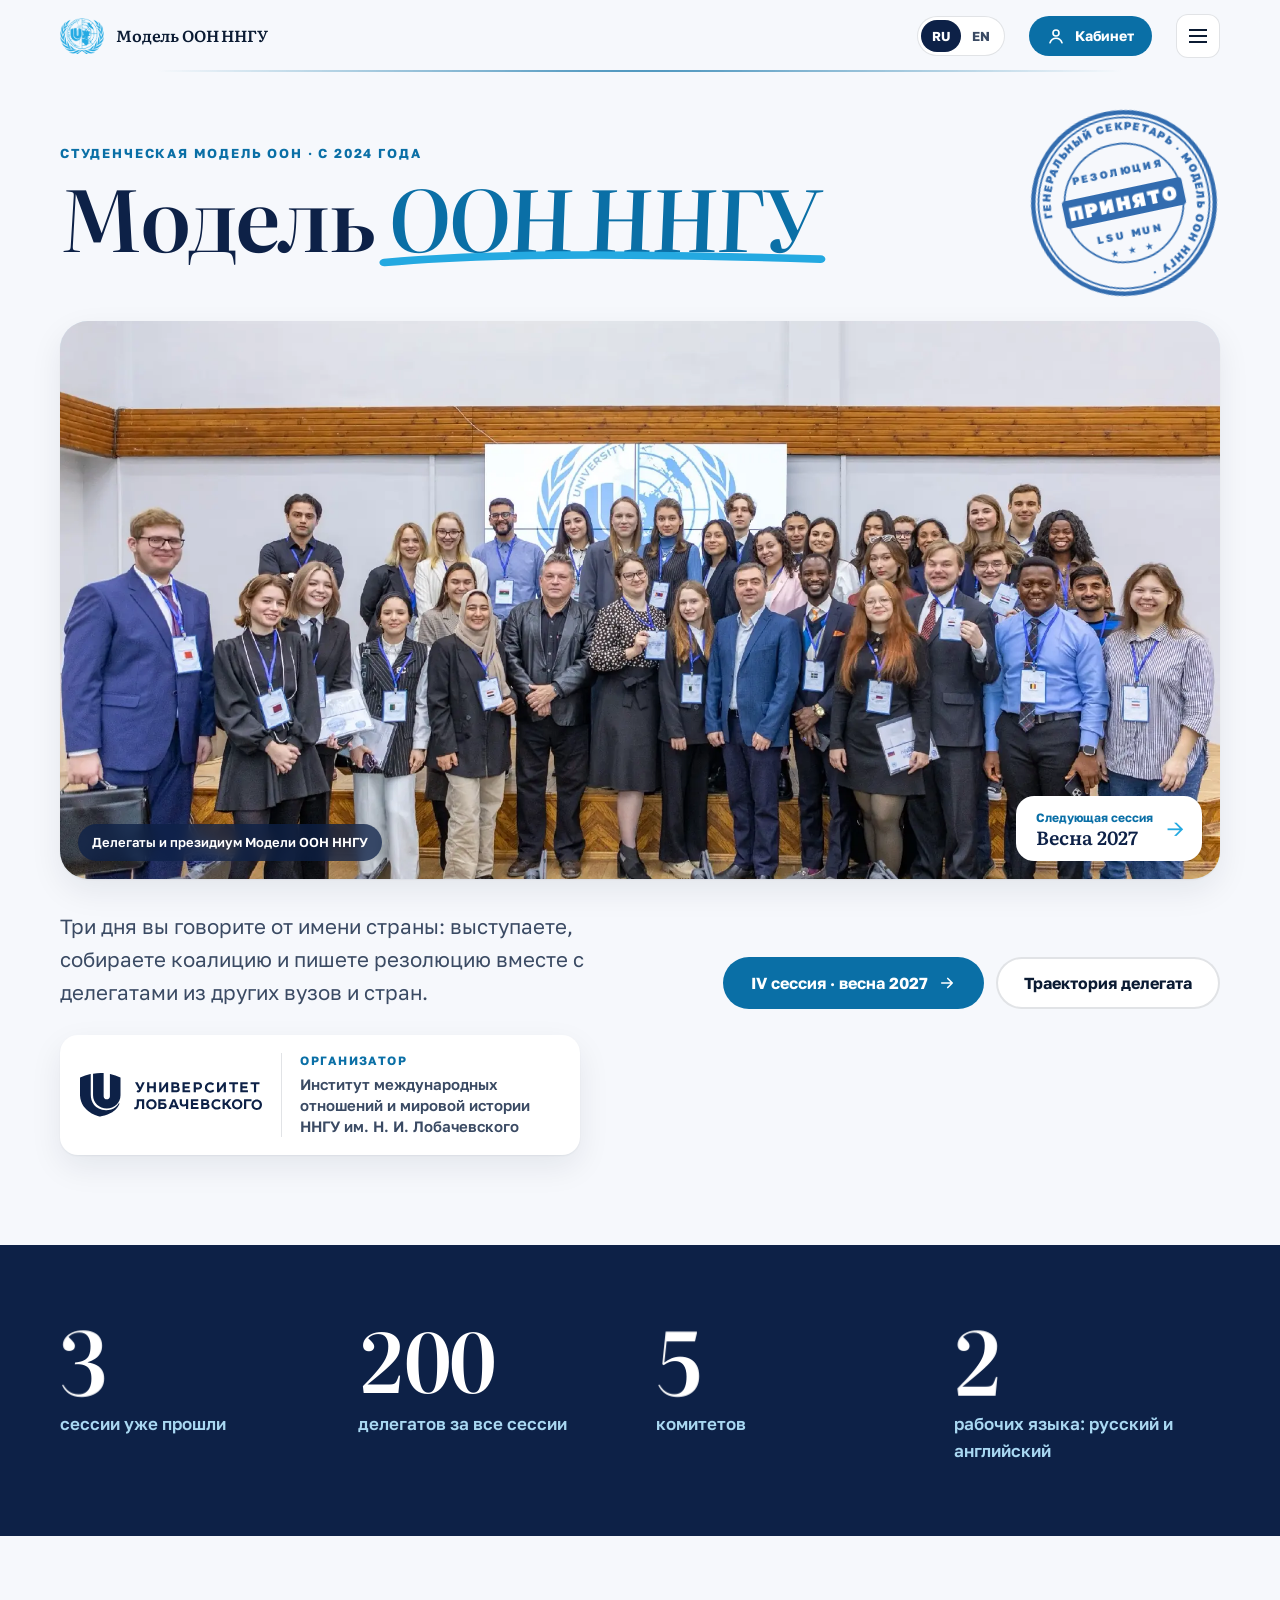
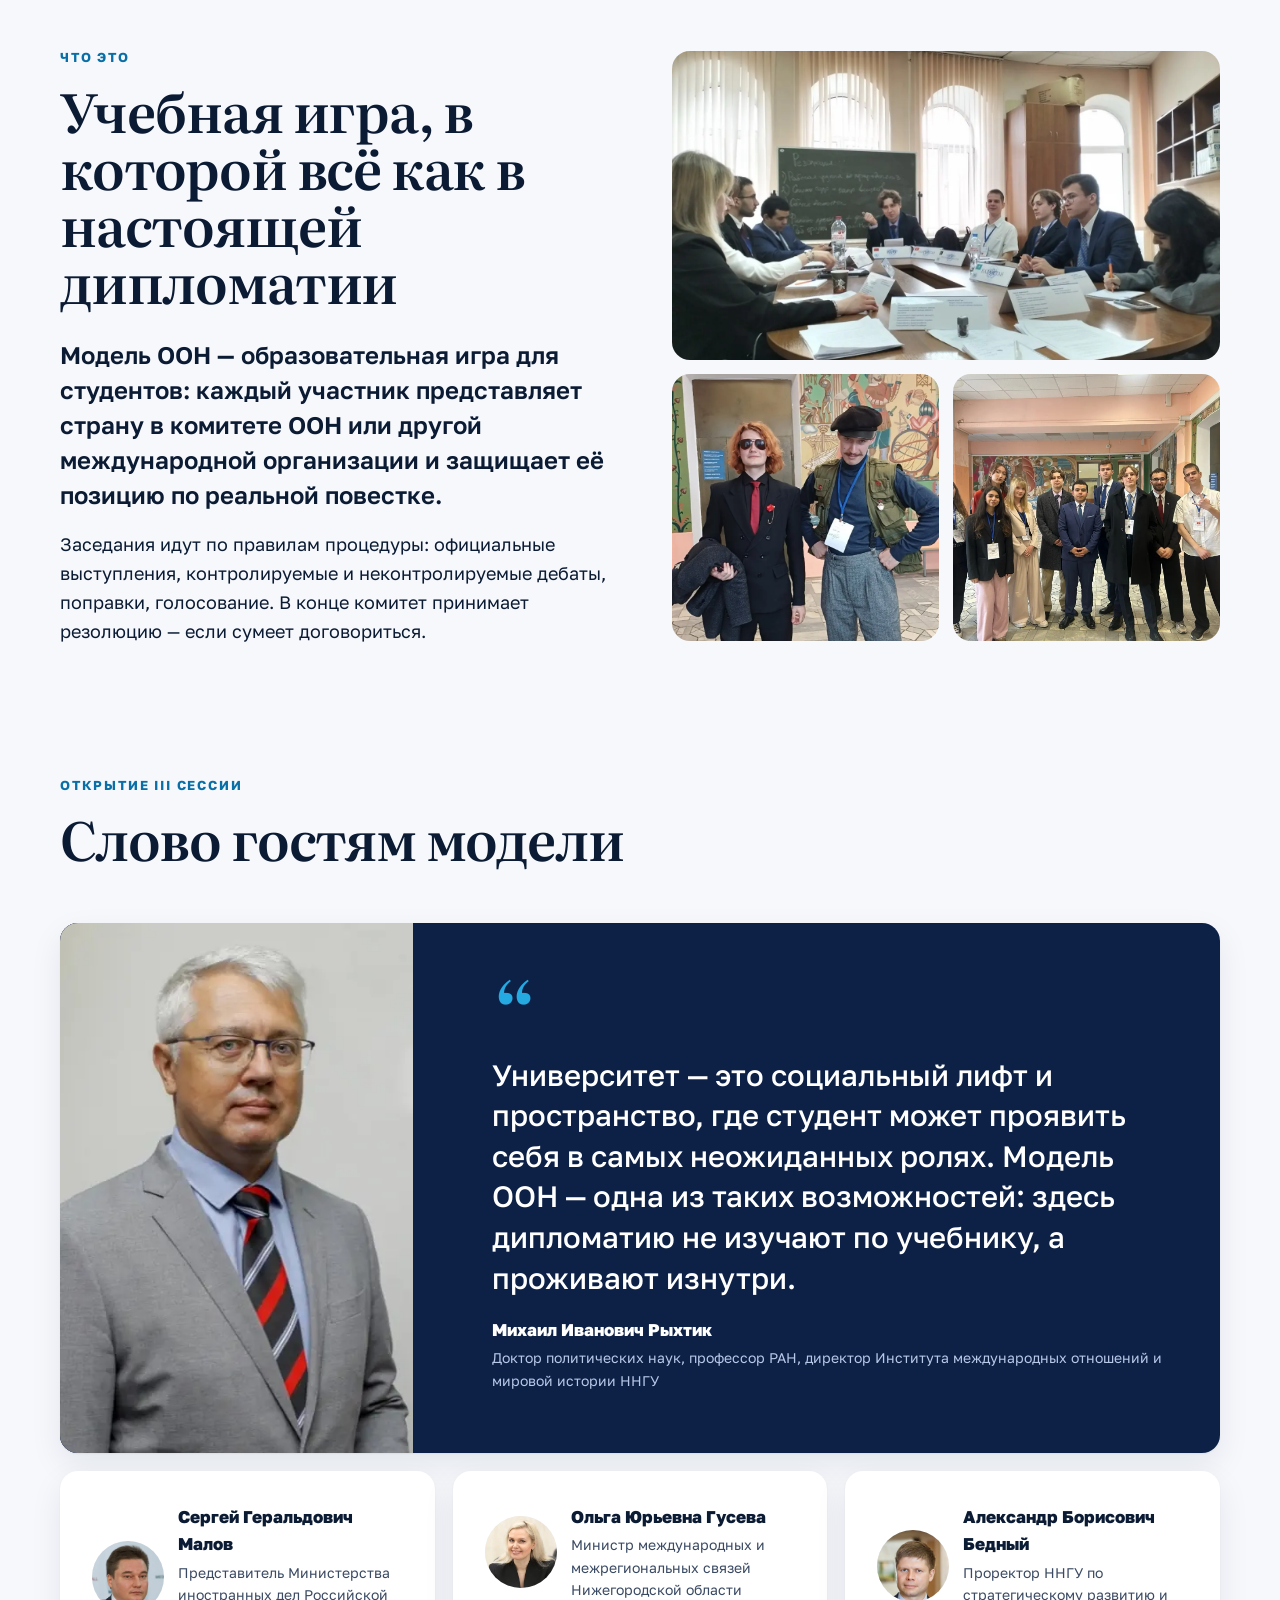
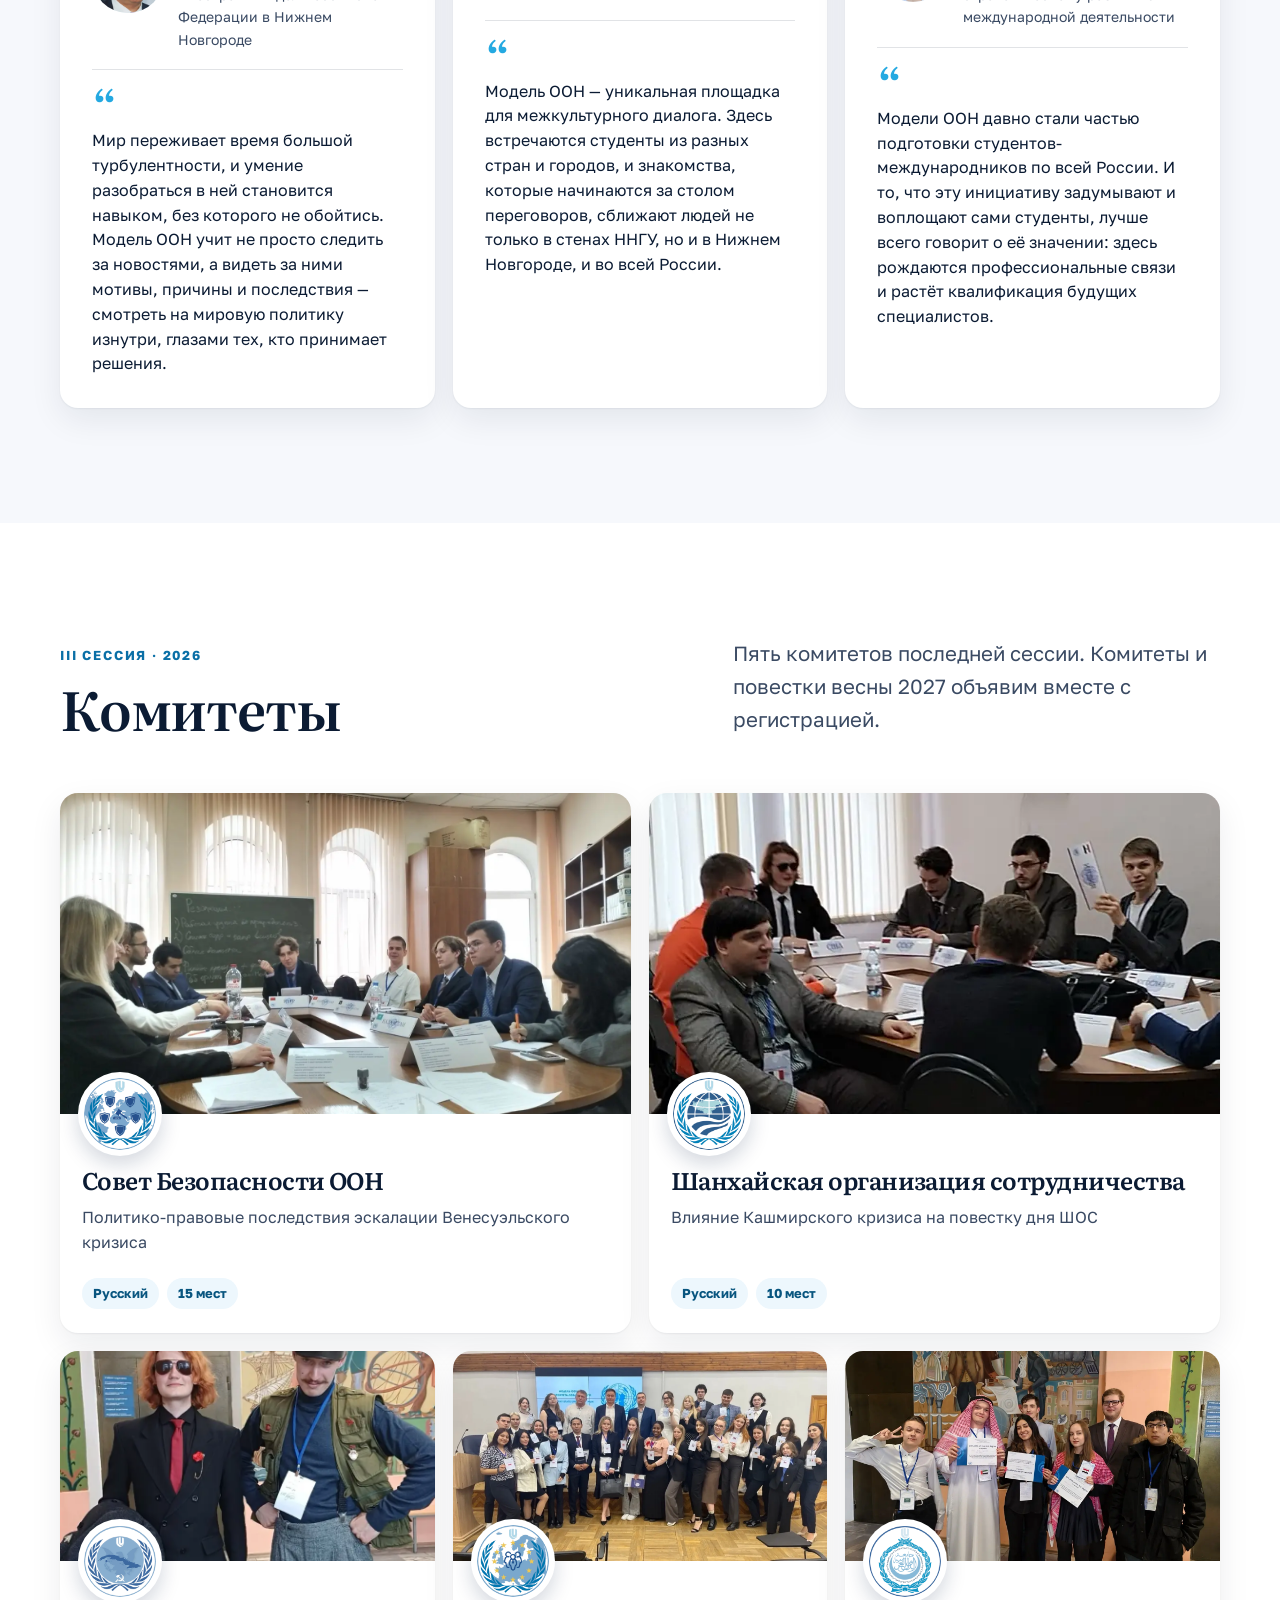
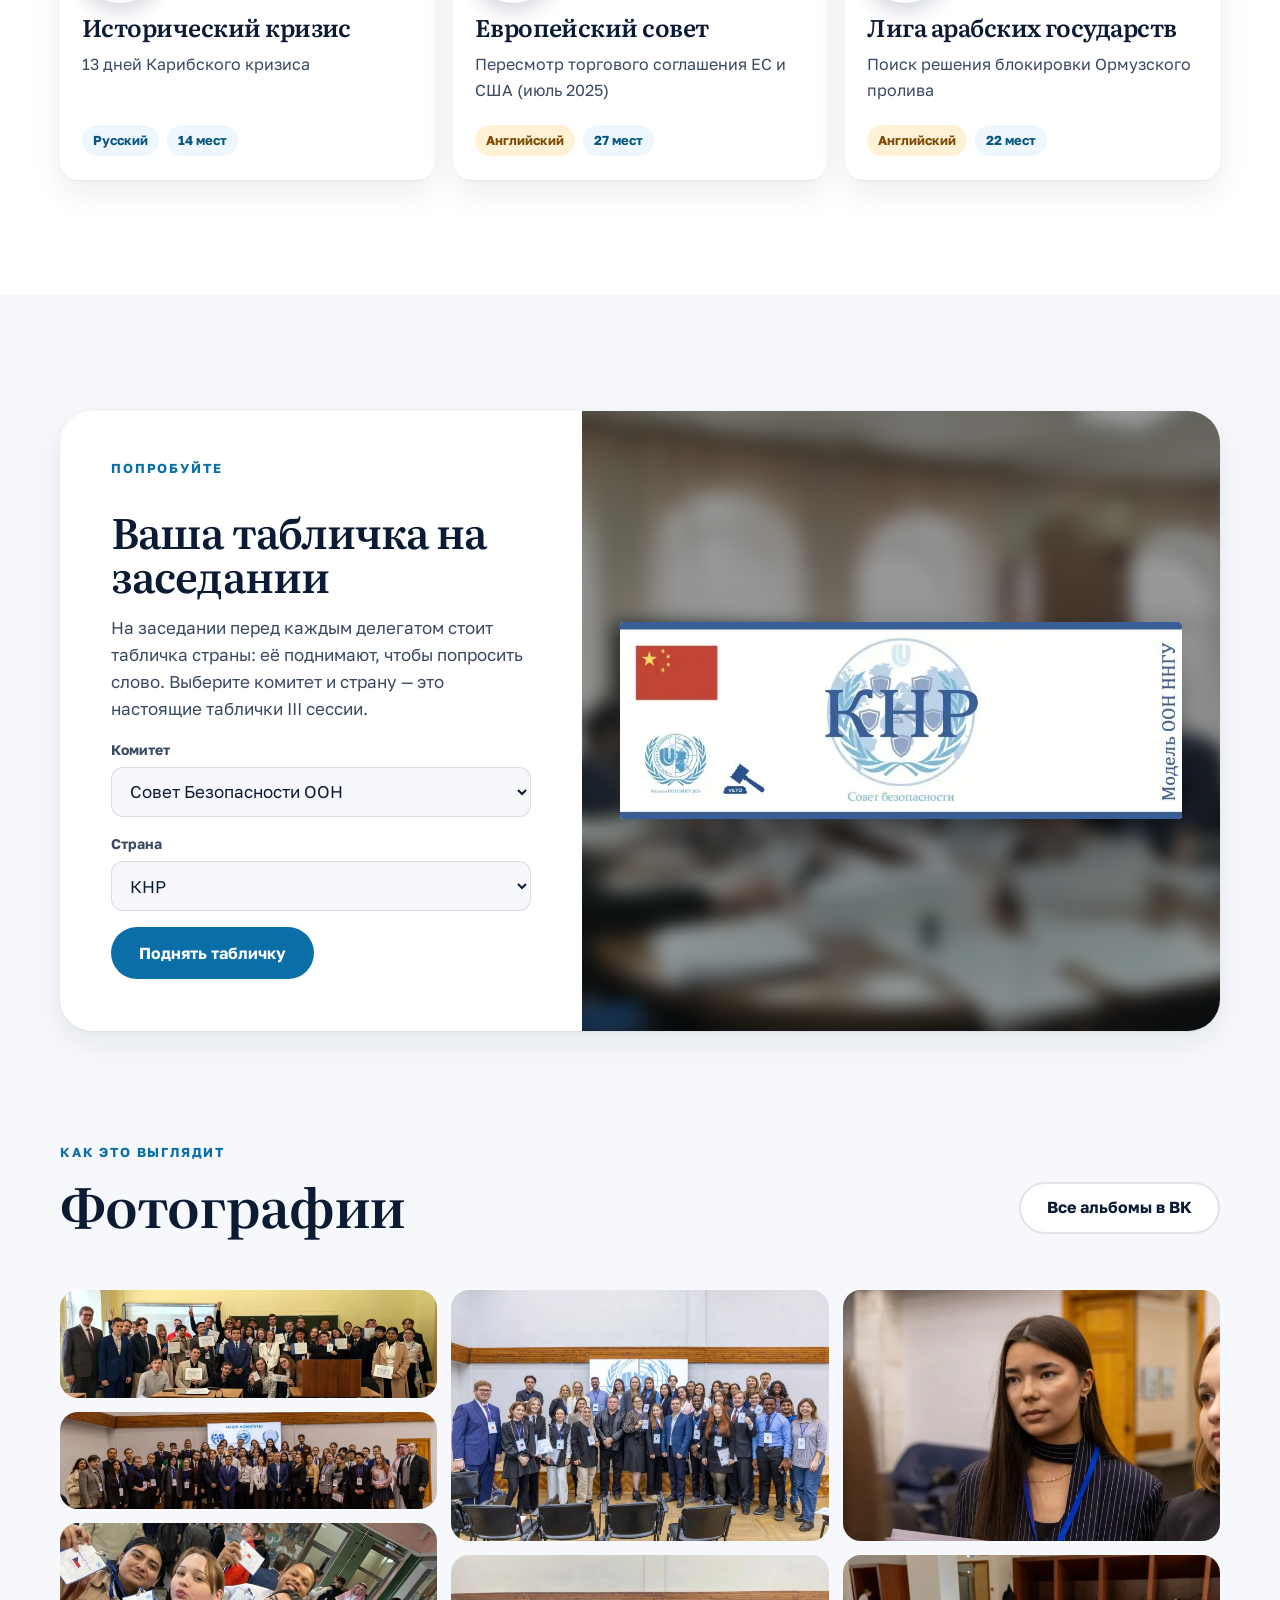
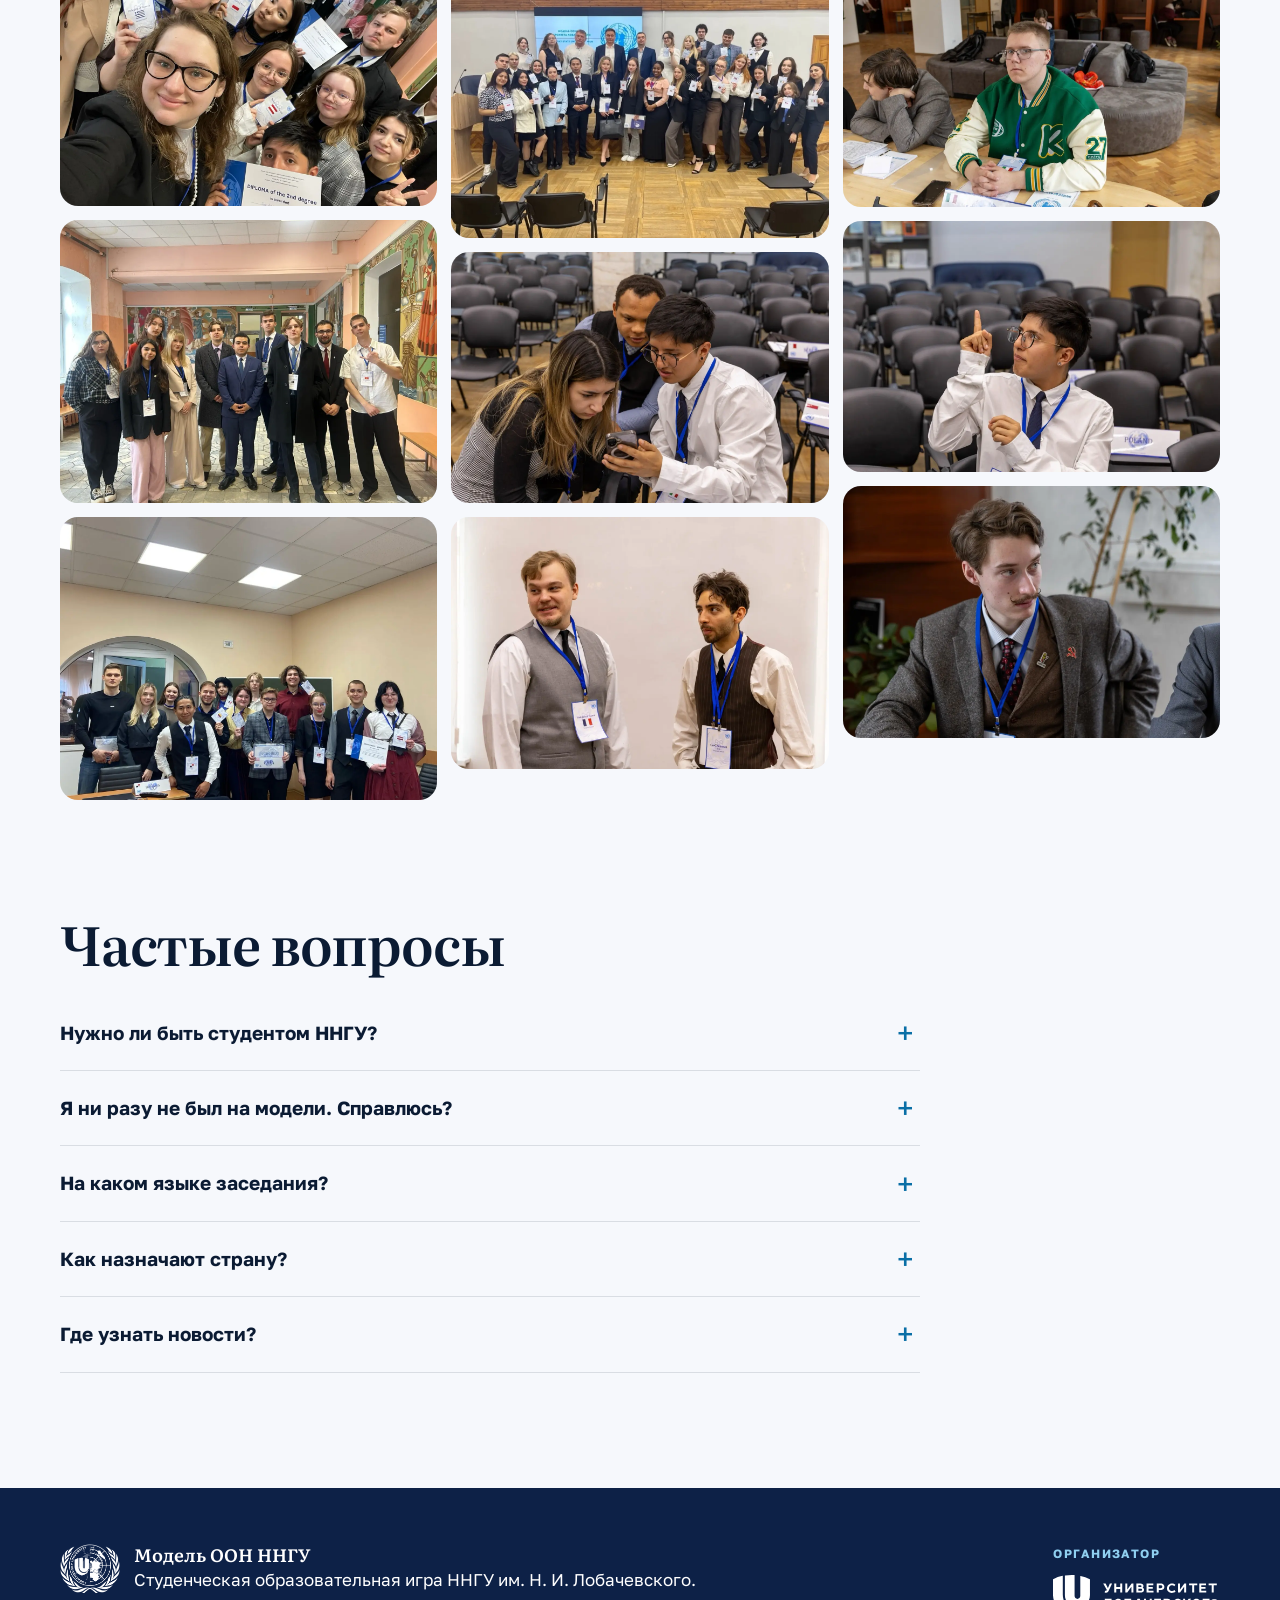
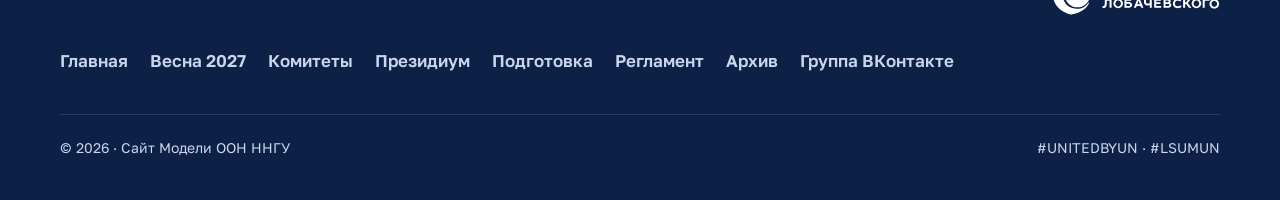
==== index.html @ 0847477c "Кабинет: позиционные письма — отправка на проверку, принятие или возврат на доработку с комментарием" ====
<!doctype html>
<html lang="ru">
<head>
<meta charset="utf-8">
<meta name="viewport" content="width=device-width, initial-scale=1">
<title data-ru="Модель ООН ННГУ · LSU MUN" data-en="LSU Model UN · Nizhny Novgorod">Модель ООН ННГУ · LSU MUN</title>
<meta name="description" content="Студенческая Модель ООН ННГУ им. Н. И. Лобачевского: комитеты, президиум, архив сессий. IV сессия — весна 2027.">
<link rel="icon" href="img/emblem.png">
<link rel="preconnect" href="https://fonts.googleapis.com"><link rel="preconnect" href="https://fonts.gstatic.com" crossorigin>
<link href="https://fonts.googleapis.com/css2?family=Golos+Text:wght@400;500;600;700;800&family=Literata:opsz,wght@7..72,500;7..72,600;7..72,700&display=swap" rel="stylesheet">
<link rel="preload" as="image" href="img/hero.webp">
<link rel="stylesheet" href="css/style.css?v=1793018078">
</head>
<body data-page="home">
<main>
  <section class="hf">
    <div class="wrap">
      <div class="hf-top">
        <div class="hf-row">
          <div class="hf-head">
            <span class="kicker" data-i18n="hero.kicker"></span>
            <h1 class="hf-title"><span data-i18n="ttl.a"></span> <span class="hl"><span data-i18n="ttl.b"></span><svg viewBox="0 0 400 24" preserveAspectRatio="none" aria-hidden="true"><path pathLength="1" d="M4 16 C 90 6, 200 4, 396 12"/></svg></span></h1>
          </div>
          <button class="seal" type="button" aria-label="Резолюция принята">
            <svg viewBox="0 0 220 220" aria-hidden="true">
              <defs><path id="sealc" d="M110,110 m-84,0 a84,84 0 1,1 168,0 a84,84 0 1,1 -168,0"/></defs>
              <circle cx="110" cy="110" r="104" class="o"/><circle cx="110" cy="110" r="98" class="o2"/><circle cx="110" cy="110" r="68" class="o2"/>
              <text class="ring"><textPath href="#sealc" id="seal-ring"></textPath></text>
              <rect x="40" y="94" width="140" height="32" rx="4" class="band"/>
              <text x="110" y="118" text-anchor="middle" class="big" id="seal-big"></text>
              <text x="110" y="78" text-anchor="middle" class="small" id="seal-top"></text>
              <text x="110" y="150" text-anchor="middle" class="small" id="seal-bot"></text>
              <text x="110" y="168" text-anchor="middle" class="star">★ ★ ★</text>
            </svg>
          </button>
        </div>
      </div>
      <figure class="hf-photo">
        <img src="img/hero.webp" alt="" data-i18n-alt="hero.caption" fetchpriority="high">
        <figcaption><span data-i18n="hero.caption"></span></figcaption>
        <a class="hf-next" href="spring2027.html"><small data-i18n="hero.next"></small><b id="next-when"></b><span aria-hidden="true">→</span></a>
      </figure>
      <div class="hf-body">
        <div class="hf-foot">
          <p class="lead" data-i18n="hero.lead"></p>
          <div class="hero-actions">
            <a class="btn btn-primary" href="spring2027.html"><span data-i18n="nw.cta"></span><svg viewBox="0 0 24 24" fill="none" stroke="currentColor" stroke-width="2.2" stroke-linecap="round" stroke-linejoin="round" aria-hidden="true"><path d="M5 12h14M13 6l6 6-6 6"/></svg></a>
            <a class="btn btn-ghost" href="prepare.html" data-i18n="nw.cta2"></a>
          </div>
        </div>
        <a class="org hf-org" href="https://www.unn.ru/" target="_blank" rel="noopener"><img src="img/unn.svg" alt="ННГУ им. Н. И. Лобачевского"><span><small data-i18n="org.label"></small><span data-i18n="about.p3"></span></span></a>
      </div>
    </div>
  </section>



  <section class="stats" aria-label="">
    <div class="wrap stats-grid">
      <div class="stat"><b data-count="3" data-suffix="">3</b><span data-i18n="stats.sessions"></span></div>
      <div class="stat"><b data-count="200" data-suffix="+">200+</b><span data-i18n="stats.delegates"></span></div>
      <div class="stat"><b data-count="5" data-suffix="">5</b><span data-i18n="stats.committees"></span></div>
      <div class="stat"><b data-count="2" data-suffix="">2</b><span data-i18n="stats.langs"></span></div>
    </div>
  </section>

  <section id="about">
    <div class="wrap about-grid">
      <div class="rv">
        <span class="kicker" data-i18n="about.kicker"></span>
        <h2 data-i18n="about.title" style="margin-bottom:28px"></h2>
        <div class="about-text"><p data-i18n="about.p1"></p><p data-i18n="about.p2"></p></div>
      </div>
      <div class="about-photos rv">
        <img src="img/p19.webp" alt="" loading="lazy" data-zoom>
        <img src="img/p21.webp" alt="" loading="lazy" data-zoom>
        <img src="img/p26.webp" alt="" loading="lazy" data-zoom>
      </div>
    </div>
  </section>



  <section style="padding-top:0">
    <div class="wrap">
      <div class="sec-head">
        <div><span class="kicker" data-i18n="greet.kicker"></span><h2 data-i18n="greet.title"></h2></div>
      </div>
      <div class="greet-grid" data-render="greet"></div>
    </div>
  </section>

  <section style="background:var(--white)">
    <div class="wrap">
      <div class="sec-head">
        <div><span class="kicker" data-i18n="com.kicker"></span><h2 data-i18n="com.title"></h2></div>
        <p class="lead" data-i18n="com.lead"></p>
      </div>
      <div class="com-grid" data-render="comGrid"></div>
    </div>
  </section>

  <section>
    <div class="wrap">
      <div class="plac-wrap rv" id="placard">
        <div class="plac-form">
          <span class="kicker" data-i18n="plac.kicker"></span>
          <h2 data-i18n="plac.title"></h2>
          <p class="muted" data-i18n="plac.text"></p>
          <div class="field"><label for="pl-com" data-i18n="plac.committee"></label><select id="pl-com"></select></div>
          <div class="field"><label for="pl-country" data-i18n="plac.country"></label><select id="pl-country"></select></div>
          <div><button class="btn btn-primary" type="button" id="pl-raise" data-i18n="plac.raise"></button></div>
        </div>
        <div class="plac-stage" aria-live="polite">
          <img class="plac-room" src="img/p19.webp" alt="" loading="lazy">
          <div class="tent-wrap">
            <div class="tent">
              <div class="face front"><img class="pimg" alt=""><div class="pfb"><img src="img/emblem.webp" alt=""><div class="pc"></div><div class="pk"></div></div></div>
              <div class="face back"><img class="bimg" alt=""></div>
            </div>
            <div class="tent-shadow"></div>
          </div>
        </div>
      </div>
    </div>
  </section>





  <section style="padding-top:0">
    <div class="wrap">
      <div class="sec-head"><div><span class="kicker" data-i18n="gal.kicker"></span><h2 data-i18n="gal.title"></h2></div>
        <a class="btn btn-ghost" href="https://vk.com/albums-225230050" target="_blank" rel="noopener" data-i18n="gal.more" style="justify-self:end"></a></div>
      <div class="gallery" data-render="gallery"></div>
    </div>
  </section>

  <section style="padding-top:0">
    <div class="wrap">
      <h2 data-i18n="faq.title" style="margin-bottom:24px"></h2>
      <div class="faq">
        <details><summary data-i18n="faq.q1"></summary><p data-i18n="faq.a1"></p></details>
        <details><summary data-i18n="faq.q2"></summary><p data-i18n="faq.a2"></p></details>
        <details><summary data-i18n="faq.q3"></summary><p data-i18n="faq.a3"></p></details>
        <details><summary data-i18n="faq.q4"></summary><p data-i18n="faq.a4"></p></details>
        <details><summary data-i18n="faq.q5"></summary><p data-i18n="faq.a5"></p></details>
      </div>
    </div>
  </section>
</main>
<script src="js/data.js?v=1793018078"></script>
<script src="js/i18n.js"></script>
<script src="js/main.js?v=1793018078"></script>
<script>
  const stampTxt = () => {};
  onLang(() => { document.getElementById("next-when").textContent = L(MUN.next.short); stampTxt(); });
  MUNRender.placard(document.getElementById("placard"));
  const ap = window.applyLang; window.applyLang = () => { ap(); MUNRender.placard(document.getElementById("placard")); document.getElementById("next-when").textContent = L(MUN.next.short); stampTxt(); };

  // Печать Генерального секретаря: тексты на языке страницы, по клику ставится заново
  const sealTxt = () => { const en = LANG === "en";
    document.getElementById("seal-ring").textContent = en ? "SECRETARY-GENERAL · LSU MODEL UNITED NATIONS · " : "ГЕНЕРАЛЬНЫЙ СЕКРЕТАРЬ · МОДЕЛЬ ООН ННГУ · ";
    document.getElementById("seal-big").textContent = en ? "ADOPTED" : "ПРИНЯТО";
    document.getElementById("seal-top").textContent = en ? "RESOLUTION" : "РЕЗОЛЮЦИЯ";
    document.getElementById("seal-bot").textContent = "LSU MUN"; };
  sealTxt(); const ap2 = window.applyLang; window.applyLang = () => { ap2(); sealTxt(); };
  document.querySelectorAll(".seal").forEach((v) => v.addEventListener("click", () => { v.classList.remove("hit"); void v.offsetWidth; v.classList.add("hit"); }));
</script>
</body>
</html>
---- css/style.css ----
/* Модель ООН ННГУ — общий стиль. Цвета взяты из эмблемы модели (синий ООН) и расписаний сессии. */
:root {
  --ink: #0b1b33;
  --ink-2: #3a4a63;
  --un: #24a9e1;
  --blue: #0a6fa6;
  --blue-deep: #08557f;
  --navy: #0d2147;
  --sky: #d6eefa;
  --sky-2: #edf7fd;
  --paper: #f6f8fc;
  --white: #fff;
  --line: rgba(11, 27, 51, 0.12);
  --ok: #1f8a5b;
  --warn: #b7791f;
  --bad: #c0392b;
  --r: 18px;
  --r-s: 10px;
  --wrap: 1240px;
  --gut: clamp(16px, 4vw, 40px);
  --head: "Literata", Georgia, serif;
  --body: "Golos Text", system-ui, sans-serif;
  --shadow: 0 1px 2px rgba(11, 27, 51, 0.06), 0 12px 32px rgba(11, 27, 51, 0.08);
}

* { box-sizing: border-box; margin: 0; padding: 0; }
html { scroll-behavior: smooth; -webkit-text-size-adjust: 100%; }
body { font: 400 17px/1.6 var(--body); color: var(--ink); background: var(--paper); overflow-x: hidden; }
img { display: block; max-width: 100%; }
a { color: inherit; }
button, input, select, textarea { font: inherit; color: inherit; }
:focus-visible { outline: 3px solid var(--blue); outline-offset: 3px; border-radius: 6px; }
::selection { background: var(--sky); }

.wrap { max-width: var(--wrap); margin: 0 auto; padding: 0 var(--gut); }
h1, h2, h3 { font-family: var(--head); font-weight: 600; letter-spacing: -0.022em; line-height: 1.06; font-optical-sizing: auto; }
h1 { font-size: clamp(40px, 7vw, 92px); }
h2 { font-size: clamp(30px, 4.2vw, 54px); }
h3 { font-size: clamp(20px, 2vw, 24px); line-height: 1.2; }
.kicker { font: 700 13px/1 var(--body); letter-spacing: 0.14em; text-transform: uppercase; color: var(--blue); margin-bottom: 18px; display: block; }
.lead { font-size: clamp(18px, 1.6vw, 21px); color: var(--ink-2); max-width: 46ch; }
.muted { color: var(--ink-2); }
section { padding: clamp(64px, 9vw, 120px) 0; }
.sec-head { display: grid; grid-template-columns: minmax(0, 1fr) minmax(0, 0.8fr); gap: 32px 64px; align-items: end; margin-bottom: clamp(32px, 5vw, 56px); }
.sec-head .lead { justify-self: end; }
@media (max-width: 820px) { .sec-head { grid-template-columns: 1fr; } .sec-head .lead { justify-self: start; } }

/* Кнопки */
.btn { display: inline-flex; align-items: center; gap: 10px; min-height: 52px; padding: 0 26px; border-radius: 999px; font-weight: 700; font-size: 16px; text-decoration: none; border: 2px solid transparent; cursor: pointer; transition: background 0.2s, color 0.2s, transform 0.15s, border-color 0.2s; }
.btn:active { transform: translateY(1px); }
.btn-primary { background: var(--blue); color: #fff; }
.btn-primary:hover { background: var(--blue-deep); }
.btn-ghost { border-color: var(--line); background: var(--white); }
.btn-ghost:hover { border-color: var(--blue); color: var(--blue); }
.btn-light { background: #fff; color: var(--navy); }
.btn-light:hover { background: var(--sky); }
.btn svg { width: 18px; height: 18px; }
.btn-s { min-height: 40px; padding: 0 16px; font-size: 14px; }

/* Шапка */
.site-head { position: sticky; top: 0; z-index: 50; background: rgba(246, 248, 252, 0.86); backdrop-filter: saturate(1.4) blur(14px); -webkit-backdrop-filter: saturate(1.4) blur(14px); border-bottom: 1px solid transparent; transition: border-color 0.2s; }
.site-head.scrolled { border-color: var(--line); }
.head-in { display: flex; align-items: center; gap: 24px; height: 72px; }
.brand { display: flex; align-items: center; gap: 12px; text-decoration: none; margin-right: auto; }
.brand img { width: 44px; height: 38px; object-fit: contain; }
.brand b { display: block; font: 600 16px/1.1 var(--head); letter-spacing: -0.01em; }
.brand small { display: block; font-size: 12px; color: var(--ink-2); font-weight: 600; }
.nav { display: flex; gap: 4px; }
.nav a { text-decoration: none; font-weight: 600; font-size: 15px; padding: 8px 14px; border-radius: 999px; color: var(--ink-2); }
.nav a:hover { color: var(--ink); background: var(--white); }
.nav a[aria-current="page"] { color: var(--blue); background: var(--sky-2); }
.lang { display: inline-flex; border: 1px solid var(--line); border-radius: 999px; padding: 3px; background: var(--white); }
.lang button { border: 0; background: none; font-weight: 700; font-size: 13px; padding: 6px 10px; border-radius: 999px; cursor: pointer; color: var(--ink-2); min-width: 40px; }
.lang button[aria-pressed="true"] { background: var(--navy); color: #fff; }
.burger { display: none; width: 44px; height: 44px; border-radius: 12px; border: 1px solid var(--line); background: var(--white); cursor: pointer; align-items: center; justify-content: center; }
.burger span, .burger span::before, .burger span::after { display: block; width: 18px; height: 2px; background: var(--ink); position: relative; transition: transform 0.2s; }
.burger span::before, .burger span::after { content: ""; position: absolute; left: 0; }
.burger span::before { top: -6px; } .burger span::after { top: 6px; }
@media (max-width: 1020px) {
  .nav { display: none; position: absolute; top: 72px; left: 0; right: 0; flex-direction: column; padding: 12px var(--gut) 20px; background: var(--paper); border-bottom: 1px solid var(--line); }
  .nav.open { display: flex; }
  .nav a { padding: 14px 12px; font-size: 18px; }
  .burger { display: inline-flex; }
  .head-cab span { display: none; }
}
@media (max-width: 520px) { .brand small { display: none; } .head-in { gap: 10px; } .head-cab.btn { padding: 0 14px; } }

/* Первый экран */
.hero { padding: clamp(28px, 4vw, 48px) 0 clamp(56px, 7vw, 96px); }
.hero-grid { display: grid; grid-template-columns: minmax(0, 1fr) minmax(0, 1.05fr); gap: clamp(28px, 4vw, 56px); align-items: center; }
.hero h1 { margin-bottom: 22px; }
.hero h1 em { font-style: normal; color: var(--blue); }
.hero .lead { margin-bottom: 30px; }
.hero-actions { display: flex; flex-wrap: wrap; gap: 12px; }
.hero-next { margin-top: 32px; display: flex; gap: 16px; align-items: center; padding: 16px 20px; background: var(--white); border-radius: var(--r); box-shadow: var(--shadow); max-width: 480px; }
.hero-next .dot { width: 12px; height: 12px; border-radius: 50%; background: var(--un); box-shadow: 0 0 0 6px var(--sky); flex: none; animation: pulse 2.4s ease-in-out infinite; }
.hero-next small { display: block; font-size: 13px; color: var(--ink-2); font-weight: 600; }
.hero-next b { font-family: var(--head); font-weight: 600; font-size: 18px; }
@keyframes pulse { 50% { box-shadow: 0 0 0 11px rgba(220, 232, 251, 0.4); } }
.hero-photo { position: relative; }
.hero-photo img { width: 100%; aspect-ratio: 4 / 3.3; object-fit: cover; border-radius: 28px; }
.hero-photo figcaption { position: absolute; left: 16px; bottom: 16px; background: rgba(13, 33, 71, 0.78); color: #fff; font-size: 13px; font-weight: 600; padding: 8px 14px; border-radius: 999px; backdrop-filter: blur(6px); }
.hero-emblem { position: absolute; right: -18px; top: -26px; width: 132px; padding: 16px; background: #fff; border-radius: 50%; box-shadow: var(--shadow); aspect-ratio: 1; display: grid; place-items: center; }
@media (max-width: 900px) {
  .hero-grid { grid-template-columns: 1fr; }
  .hero-photo { order: -1; }
  .hero-emblem { width: 92px; right: 8px; top: -18px; }
}

/* Цифры */
.stats { background: var(--navy); color: #fff; padding: clamp(40px, 6vw, 72px) 0; }
.stats-grid { display: grid; grid-template-columns: repeat(4, 1fr); gap: 32px; }
.stat b { display: block; font: 600 clamp(52px, 6.4vw, 92px)/1 var(--head); letter-spacing: -0.03em; color: #fff; }
.stat span { display: block; margin-top: 10px; color: #a9d8f2; font-weight: 600; max-width: 22ch; }
@media (max-width: 820px) { .stats-grid { grid-template-columns: repeat(2, 1fr); } }

/* О модели */
.about-grid { display: grid; grid-template-columns: minmax(0, 1fr) minmax(0, 1fr); gap: clamp(32px, 5vw, 80px); align-items: start; }
.about-text p { margin-bottom: 18px; font-size: 18px; }
.about-text p:first-child { font-size: clamp(20px, 2vw, 24px); font-weight: 600; line-height: 1.45; }
.about-photos { display: grid; grid-template-columns: 1fr 1fr; gap: 14px; }
.about-photos img { width: 100%; height: 100%; object-fit: cover; border-radius: var(--r); }
.about-photos img:first-child { grid-column: span 2; aspect-ratio: 16 / 9; }
.about-photos img:not(:first-child) { aspect-ratio: 1; }
@media (max-width: 860px) { .about-grid { grid-template-columns: 1fr; } }

/* Следующая сессия */
.next { background: linear-gradient(135deg, #1b93cf 0%, var(--blue-deep) 100%); color: #fff; border-radius: 32px; padding: clamp(32px, 5vw, 64px); position: relative; overflow: hidden; display: grid; grid-template-columns: minmax(0, 1.2fr) minmax(0, 1fr); gap: 40px; }
.next::after { content: ""; position: absolute; right: -80px; bottom: -120px; width: 460px; height: 400px; background: url(../img/emblem-white.webp) center / contain no-repeat; opacity: 0.1; pointer-events: none; }
.next .kicker { color: #b9d0ff; }
.next h2 { margin-bottom: 18px; }
.next p { color: #dce6fb; margin-bottom: 28px; max-width: 52ch; }
.next ul { list-style: none; display: grid; gap: 12px; align-content: start; position: relative; z-index: 1; }
.next li { background: rgba(255, 255, 255, 0.1); border: 1px solid rgba(255, 255, 255, 0.18); border-radius: 14px; padding: 16px 18px; font-weight: 600; }
@media (max-width: 860px) { .next { grid-template-columns: 1fr; } }

/* Комитеты: карточки */
.com-grid { display: grid; grid-template-columns: repeat(6, 1fr); gap: 18px; }
.com-card { grid-column: span 2; background: var(--white); border-radius: var(--r); overflow: hidden; box-shadow: var(--shadow); display: flex; flex-direction: column; text-decoration: none; transition: transform 0.25s, box-shadow 0.25s; }
.com-card:nth-child(1), .com-card:nth-child(2) { grid-column: span 3; }
.com-card:hover { transform: translateY(-4px); box-shadow: 0 2px 4px rgba(11, 27, 51, 0.06), 0 24px 48px rgba(11, 27, 51, 0.14); }
.com-card .ph { position: relative; aspect-ratio: 16 / 9; overflow: hidden; background: var(--sky); }
.com-card .ph img { width: 100%; height: 100%; object-fit: cover; transition: transform 0.5s; }
.com-card:hover .ph img { transform: scale(1.04); }
.com-card .body { padding: 22px 22px 24px; display: flex; flex-direction: column; gap: 10px; flex: 1; }
.com-card .agenda { color: var(--ink-2); font-size: 16px; }
.com-card .meta { margin-top: auto; padding-top: 12px; display: flex; flex-wrap: wrap; gap: 8px; }
.tag { display: inline-flex; align-items: center; gap: 6px; font-size: 13px; font-weight: 700; padding: 5px 11px; border-radius: 999px; background: var(--sky-2); color: var(--blue-deep); }
.tag.en { background: #fff1d6; color: #7a4b00; }
.placard-tag { position: absolute; left: 14px; bottom: 14px; background: #fff; color: var(--navy); font: 700 15px/1 var(--head); padding: 10px 14px; border-radius: 8px; box-shadow: 0 6px 16px rgba(0, 0, 0, 0.2); border-top: 4px solid var(--un); }
@media (max-width: 960px) { .com-card, .com-card:nth-child(1), .com-card:nth-child(2) { grid-column: span 3; } }
@media (max-width: 640px) { .com-grid { grid-template-columns: 1fr; } .com-card, .com-card:nth-child(1), .com-card:nth-child(2) { grid-column: auto; } }

/* Шаги */
.steps { counter-reset: s; display: grid; grid-template-columns: repeat(3, 1fr); gap: 0; border-top: 1px solid var(--line); }
.step { counter-increment: s; padding: 28px 28px 32px 0; border-bottom: 1px solid var(--line); position: relative; }
.step:not(:nth-child(3n + 1)) { padding-left: 28px; border-left: 1px solid var(--line); }
.step::before { content: counter(s, decimal-leading-zero); display: block; font: 500 44px/1 var(--head); color: var(--un); margin-bottom: 18px; font-style: italic; }
.step h3 { margin-bottom: 8px; font-size: 20px; }
.step p { color: var(--ink-2); }
@media (max-width: 860px) {
  .steps { grid-template-columns: 1fr 1fr; }
  .step, .step:not(:nth-child(3n + 1)) { padding: 24px 20px 26px 0; border-left: 0; }
  .step:nth-child(2n) { padding-left: 20px; border-left: 1px solid var(--line); }
}
@media (max-width: 520px) { .steps { grid-template-columns: 1fr; } .step:nth-child(2n) { padding-left: 0; border-left: 0; } }

/* Табличка — живая игрушка */
.plac-wrap { background: var(--white); border-radius: 32px; box-shadow: var(--shadow); display: grid; grid-template-columns: minmax(0, 0.9fr) minmax(0, 1.1fr); overflow: hidden; }
.plac-form { padding: clamp(28px, 4vw, 52px); display: grid; gap: 16px; align-content: start; }
.plac-form h2 { font-size: clamp(28px, 3.4vw, 42px); }
.field { display: grid; gap: 6px; }
.field label { font-size: 14px; font-weight: 700; color: var(--ink-2); }
.field input, .field select, .field textarea { min-height: 50px; border: 1.5px solid var(--line); border-radius: 12px; padding: 10px 14px; background: var(--paper); width: 100%; }
.field textarea { min-height: 110px; resize: vertical; }
.field input:focus, .field select:focus, .field textarea:focus { outline: none; border-color: var(--blue); background: #fff; }
.plac-stage { background: radial-gradient(ellipse at 50% 120%, #2f4b7e 0%, var(--navy) 60%); min-height: 460px; position: relative; display: grid; place-items: end center; padding: 40px 24px 0; overflow: hidden; }
.plac-stage::before { content: ""; position: absolute; inset: auto 0 0 0; height: 34%; background: linear-gradient(180deg, #7b5a3c, #5c4029); box-shadow: inset 0 6px 0 #8f6b49; }
.placard { position: relative; z-index: 2; width: min(420px, 90%); background: #fff; border-radius: 6px 6px 0 0; padding: 26px 24px 30px; text-align: center; transform-origin: 50% 100%; transition: transform 0.55s cubic-bezier(0.2, 0.9, 0.3, 1.3); box-shadow: 0 -2px 0 rgba(0, 0, 0, 0.04), 0 20px 40px rgba(0, 0, 0, 0.35); margin-bottom: 18%; }
.placard::before { content: ""; position: absolute; left: 0; right: 0; top: 0; height: 8px; background: var(--un); border-radius: 6px 6px 0 0; }
.placard img { width: 56px; height: 48px; object-fit: contain; margin: 4px auto 10px; }
.placard .pc { font: 700 clamp(26px, 3.6vw, 40px)/1.05 var(--head); color: var(--navy); letter-spacing: -0.02em; text-transform: uppercase; word-break: break-word; }
.placard .pn { margin-top: 10px; font-weight: 700; color: var(--ink-2); font-size: 15px; }
.placard .pk { margin-top: 4px; font-size: 13px; color: var(--blue); font-weight: 700; letter-spacing: 0.08em; text-transform: uppercase; }
.placard.up { transform: translateY(-46px) rotate(-3deg); }
.plac-stage .hand { position: absolute; z-index: 1; bottom: 26%; left: 50%; width: 14px; height: 0; background: #d9b48f; transition: height 0.55s cubic-bezier(0.2, 0.9, 0.3, 1.3); border-radius: 6px; transform: translateX(-50%); }
.plac-stage.raised .hand { height: 70px; }
@media (max-width: 860px) { .plac-wrap { grid-template-columns: 1fr; } .plac-stage { min-height: 360px; } }

/* Приветствия */
.greet-grid { display: grid; grid-template-columns: minmax(0, 1.25fr) minmax(0, 1fr); gap: 18px; }
.greet { background: var(--white); border-radius: var(--r); box-shadow: var(--shadow); padding: clamp(22px, 3vw, 32px); display: grid; grid-template-columns: 112px 1fr; gap: 22px; align-items: start; }
.greet.lead-g { grid-row: span 2; grid-template-columns: 1fr; background: var(--navy); color: #fff; padding: 0; overflow: hidden; }
.greet .gph { width: 112px; aspect-ratio: 4 / 5; border-radius: 14px; background: var(--sky-2) center / cover; display: grid; place-items: center; color: var(--blue); font: 600 30px/1 var(--head); border: 2px dashed rgba(40, 98, 200, 0.3); }
.greet .gph.has { border: 0; }
.greet.lead-g .gph { width: 100%; aspect-ratio: 16 / 10; border-radius: 0; background-color: #16305e; color: #9fb7e6; border: 0; font-size: 64px; }
.greet.lead-g .gbody { padding: clamp(24px, 3vw, 40px); }
.greet blockquote { font-size: 18px; line-height: 1.55; margin-bottom: 18px; position: relative; }
.greet.lead-g blockquote { font: 500 clamp(20px, 2vw, 26px)/1.4 var(--body); }
.greet blockquote.soon { color: var(--ink-2); font-style: italic; font-size: 16px; }
.greet.lead-g blockquote.soon { color: #9fb7e6; }
.greet .gname { font-weight: 800; font-size: 17px; }
.greet .gtitle { color: var(--ink-2); font-size: 14px; margin-top: 4px; }
.greet.lead-g .gtitle { color: #b8c8e8; }
@media (max-width: 860px) { .greet-grid { grid-template-columns: 1fr; } .greet.lead-g { grid-row: auto; } }
@media (max-width: 460px) { .greet { grid-template-columns: 1fr; } }

/* Галерея */
.gallery { columns: 3 280px; column-gap: 14px; }
.gallery figure { break-inside: avoid; margin-bottom: 14px; border-radius: var(--r); overflow: hidden; background: var(--sky); cursor: zoom-in; }
.gallery img { width: 100%; height: auto; transition: transform 0.5s; }
.gallery figure:hover img { transform: scale(1.03); }
.lightbox { position: fixed; inset: 0; z-index: 100; background: rgba(5, 12, 26, 0.92); display: none; place-items: center; padding: 24px; }
.lightbox.open { display: grid; }
.lightbox img { max-height: 88vh; max-width: 100%; border-radius: 12px; }
.lightbox button { position: absolute; top: 16px; right: 16px; width: 48px; height: 48px; border-radius: 50%; border: 0; background: #fff; font-size: 24px; cursor: pointer; }

/* Подготовка и FAQ */
.prep-grid { display: grid; grid-template-columns: repeat(4, 1fr); gap: 18px; }
.card { background: var(--white); border-radius: var(--r); padding: 26px; box-shadow: var(--shadow); }
.card h3 { margin-bottom: 10px; font-size: 19px; }
.card p { color: var(--ink-2); font-size: 16px; }
.card .n { font: 600 14px/1 var(--head); color: var(--blue); margin-bottom: 18px; display: block; }
@media (max-width: 960px) { .prep-grid { grid-template-columns: 1fr 1fr; } }
@media (max-width: 560px) { .prep-grid { grid-template-columns: 1fr; } }
.gloss { display: grid; grid-template-columns: repeat(3, 1fr); gap: 0; margin-top: 28px; border-top: 1px solid var(--line); }
.gloss div { padding: 20px 20px 20px 0; border-bottom: 1px solid var(--line); }
.gloss dt { font-weight: 800; margin-bottom: 4px; }
.gloss dd { color: var(--ink-2); font-size: 16px; }
@media (max-width: 760px) { .gloss { grid-template-columns: 1fr; } }
.faq { max-width: 860px; }
.faq details { border-bottom: 1px solid var(--line); }
.faq summary { list-style: none; cursor: pointer; padding: 22px 48px 22px 0; font-weight: 700; font-size: 19px; position: relative; }
.faq summary::-webkit-details-marker { display: none; }
.faq summary::after { content: "+"; position: absolute; right: 6px; top: 50%; transform: translateY(-50%); font: 400 30px/1 var(--body); color: var(--blue); transition: transform 0.2s; }
.faq details[open] summary::after { transform: translateY(-50%) rotate(45deg); }
.faq details p { padding: 0 0 22px; color: var(--ink-2); max-width: 64ch; }

/* Подвал */
.site-foot { background: var(--navy); color: #c9d6ee; padding: 56px 0 40px; }
.foot-grid { display: flex; flex-wrap: wrap; gap: 32px; justify-content: space-between; align-items: flex-start; }
.foot-brand { display: flex; gap: 14px; align-items: center; color: #fff; }
.foot-brand img { width: 60px; }
.foot-brand b { font: 600 18px/1.2 var(--head); display: block; }
.foot-nav { display: flex; flex-wrap: wrap; gap: 8px 22px; }
.foot-nav a { text-decoration: none; font-weight: 600; }
.foot-nav a:hover { color: #fff; }
.foot-bottom { margin-top: 40px; padding-top: 22px; border-top: 1px solid rgba(255, 255, 255, 0.12); font-size: 14px; display: flex; flex-wrap: wrap; gap: 12px; justify-content: space-between; }

/* Внутренние страницы */
.page-hero { padding: clamp(40px, 6vw, 80px) 0 clamp(32px, 4vw, 48px); }
.page-hero h1 { font-size: clamp(38px, 6vw, 76px); margin-bottom: 18px; }

/* Комитет подробно */
.com-full { display: grid; grid-template-columns: minmax(0, 1fr) minmax(0, 1fr); gap: clamp(24px, 4vw, 56px); padding: clamp(32px, 5vw, 56px) 0; border-top: 1px solid var(--line); scroll-margin-top: 90px; }
.com-full .ph { border-radius: var(--r); overflow: hidden; aspect-ratio: 4 / 3; background: var(--sky); position: relative; }
.com-full .ph img { width: 100%; height: 100%; object-fit: cover; }
.com-full h2 { font-size: clamp(28px, 3.4vw, 44px); margin-bottom: 18px; }
.dl { display: grid; gap: 14px; margin: 18px 0 24px; }
.dl div { display: grid; grid-template-columns: 150px 1fr; gap: 12px; padding-bottom: 14px; border-bottom: 1px solid var(--line); }
.dl dt { font-size: 14px; font-weight: 700; color: var(--ink-2); }
.dl dd { font-weight: 600; }
.story { background: var(--sky-2); border-left: 4px solid var(--blue); padding: 16px 18px; border-radius: 0 12px 12px 0; margin-bottom: 22px; color: var(--ink); }
.story b { display: block; font-size: 13px; letter-spacing: 0.1em; text-transform: uppercase; color: var(--blue); margin-bottom: 6px; }
.countries { display: flex; flex-wrap: wrap; gap: 8px; margin-top: 10px; }
.countries span { background: #fff; border: 1px solid var(--line); border-radius: 6px; padding: 6px 10px; font-size: 14px; font-weight: 600; border-top: 3px solid var(--un); }
.com-nav { display: flex; flex-wrap: wrap; gap: 8px; margin-top: 26px; }
@media (max-width: 860px) { .com-full { grid-template-columns: 1fr; } .dl div { grid-template-columns: 1fr; gap: 2px; } }

/* Президиум */
.people { display: grid; grid-template-columns: repeat(auto-fill, minmax(250px, 1fr)); gap: 18px; }
.person { background: var(--white); border-radius: var(--r); box-shadow: var(--shadow); padding: 26px; display: flex; flex-direction: column; gap: 14px; position: relative; overflow: hidden; }
.person .av { width: 72px; height: 72px; border-radius: 50%; background: linear-gradient(135deg, var(--blue), var(--blue-deep)); color: #fff; display: grid; place-items: center; font: 600 24px/1 var(--head); }
.person .av.photo { background-size: cover; background-position: center; }
.person h3 { font-size: 21px; }
.person .role { font-weight: 700; color: var(--blue); font-size: 14px; letter-spacing: 0.02em; }
.person .com { color: var(--ink-2); font-size: 15px; }
.person.big { grid-column: span 2; flex-direction: row; align-items: center; gap: 24px; padding: 30px; background: var(--navy); color: #fff; }
.person.big .av { width: 96px; height: 96px; font-size: 32px; background: #fff; color: var(--navy); flex: none; }
.person.big .role { color: #9fc0ff; }
@media (max-width: 600px) { .person.big { grid-column: auto; flex-direction: column; align-items: flex-start; } }
.join { margin-top: 40px; display: flex; flex-wrap: wrap; align-items: center; justify-content: space-between; gap: 18px; background: var(--sky-2); border-radius: var(--r); padding: 26px 28px; }
.join b { font: 600 20px/1.2 var(--head); display: block; margin-bottom: 4px; }

/* Архив */
.year { display: grid; grid-template-columns: 250px minmax(0, 1fr); gap: clamp(20px, 4vw, 56px); padding: clamp(36px, 5vw, 64px) 0; border-top: 1px solid var(--line); scroll-margin-top: 90px; }
.year .yr { position: sticky; top: 100px; align-self: start; }
.year .yr b { font: 600 clamp(52px, 5.4vw, 78px)/0.9 var(--head); letter-spacing: -0.03em; color: var(--un); display: block; }
.year .yr span { display: block; font-weight: 700; margin-top: 10px; }
.year h2 { font-size: clamp(26px, 3vw, 38px); margin-bottom: 14px; }
.facts { display: flex; flex-wrap: wrap; gap: 28px; margin: 22px 0 28px; }
.facts div b { display: block; font: 600 40px/1 var(--head); color: var(--navy); }
.facts div span { color: var(--ink-2); font-weight: 600; font-size: 14px; }
.sub { font: 700 13px/1 var(--body); letter-spacing: 0.12em; text-transform: uppercase; color: var(--ink-2); margin: 34px 0 14px; }
.sched { display: grid; grid-template-columns: repeat(3, 1fr); gap: 12px; }
.sched img { border-radius: 12px; border: 1px solid var(--line); cursor: zoom-in; background: #fff; }
.awards { display: grid; grid-template-columns: repeat(auto-fill, minmax(230px, 1fr)); gap: 14px; }
.award { background: #fff; border-radius: 14px; padding: 18px; box-shadow: var(--shadow); }
.award h4 { font: 600 15px/1.25 var(--head); margin-bottom: 10px; }
.award ol { padding-left: 20px; display: grid; gap: 4px; font-size: 15px; }
.award li::marker { color: var(--blue); font-weight: 800; }
.strip { display: grid; grid-template-columns: repeat(4, 1fr); gap: 10px; }
.strip img { aspect-ratio: 1; object-fit: cover; border-radius: 12px; width: 100%; cursor: zoom-in; }
.empty-year { background: #fff; border: 1.5px dashed var(--line); border-radius: var(--r); padding: 26px; display: flex; flex-wrap: wrap; align-items: center; justify-content: space-between; gap: 16px; }
@media (max-width: 760px) { .year { grid-template-columns: 1fr; } .year .yr { position: static; } .sched, .strip { grid-template-columns: 1fr 1fr; } }

/* Появление при прокрутке */
.rv { opacity: 0; transform: translateY(24px); transition: opacity 0.7s ease, transform 0.7s ease; }
.rv.in { opacity: 1; transform: none; }
@media (prefers-reduced-motion: reduce) { .rv { opacity: 1; transform: none; transition: none; } * { animation: none !important; scroll-behavior: auto !important; } }
.sr { position: absolute; width: 1px; height: 1px; overflow: hidden; clip: rect(0 0 0 0); }

/* Личный кабинет */
.cab { padding: clamp(32px, 5vw, 64px) 0 clamp(64px, 8vw, 100px); }
.cab-login { display: grid; grid-template-columns: minmax(0, 1fr) minmax(0, 460px); gap: clamp(28px, 5vw, 72px); align-items: center; min-height: 60vh; }
.cab-login h1 { font-size: clamp(36px, 5vw, 64px); margin-bottom: 18px; }
@media (max-width: 860px) { .cab-login { grid-template-columns: 1fr; } }
.cab-card { background: var(--white); border-radius: var(--r); box-shadow: var(--shadow); padding: clamp(20px, 3vw, 30px); display: grid; gap: 14px; align-content: start; }
.cab-card h3 { font-size: 20px; }
.cab-card .big { font-size: 19px; font-weight: 600; }
.seg { border: 0; display: grid; grid-template-columns: 1fr 1fr; gap: 6px; background: var(--paper); padding: 5px; border-radius: 14px; }
.seg legend { font-size: 14px; font-weight: 700; color: var(--ink-2); margin-bottom: 8px; padding: 0; }
.seg label { position: relative; }
.seg input { position: absolute; opacity: 0; }
.seg span { display: block; text-align: center; padding: 12px; border-radius: 10px; font-weight: 700; cursor: pointer; }
.seg input:checked + span { background: var(--white); box-shadow: var(--shadow); color: var(--blue); }
.seg input:focus-visible + span { outline: 3px solid var(--blue); }
.note, .cab-demo { font-size: 14px; color: var(--ink-2); background: var(--sky-2); border-radius: 12px; padding: 12px 14px; }
.cab-demo { margin-bottom: 18px; }
.cab-top { display: flex; flex-wrap: wrap; justify-content: space-between; align-items: flex-end; gap: 16px; margin-bottom: 18px; }
.cab-h { font-size: clamp(30px, 4vw, 48px); margin-bottom: 6px; }
.tabs { display: flex; gap: 6px; overflow-x: auto; padding-bottom: 6px; margin-bottom: 22px; border-bottom: 1px solid var(--line); scrollbar-width: none; }
.tabs button { flex: none; border: 0; background: none; padding: 12px 16px; font-weight: 700; color: var(--ink-2); border-radius: 12px 12px 0 0; cursor: pointer; border-bottom: 3px solid transparent; min-height: 44px; }
.tabs button[aria-selected="true"] { color: var(--blue); border-bottom-color: var(--blue); }
.cab-grid { display: grid; grid-template-columns: minmax(0, 1fr) minmax(0, 1fr); gap: 18px; }
@media (max-width: 760px) { .cab-grid { grid-template-columns: 1fr; } }
.track { list-style: none; display: grid; grid-template-columns: repeat(5, 1fr); gap: 8px; margin-bottom: 22px; }
.track li { display: flex; align-items: center; gap: 10px; font-weight: 700; font-size: 14px; color: var(--ink-2); background: var(--white); padding: 12px; border-radius: 12px; }
.track li span { width: 28px; height: 28px; border-radius: 50%; display: grid; place-items: center; background: var(--paper); flex: none; font-size: 13px; }
.track li.done span { background: var(--ok); color: #fff; }
.track li.now { color: var(--ink); box-shadow: 0 0 0 2px var(--blue); }
.track li.now span { background: var(--blue); color: #fff; }
@media (max-width: 760px) { .track { grid-template-columns: 1fr; } }
.placard-mini { text-align: center; border-top: 8px solid var(--un); justify-items: center; }
.placard-mini img { width: 54px; height: 46px; object-fit: contain; }
.placard-mini b { font: 700 clamp(24px, 3vw, 34px)/1.1 var(--head); text-transform: uppercase; color: var(--navy); }
.form-grid { grid-template-columns: 1fr 1fr; }
.form-grid .span2 { grid-column: span 2; }
@media (max-width: 600px) { .form-grid { grid-template-columns: 1fr; } .form-grid .span2 { grid-column: auto; } }
.three { display: grid; grid-template-columns: repeat(3, 1fr); gap: 8px; }
.three select { min-height: 50px; border: 1.5px solid var(--line); border-radius: 12px; padding: 0 10px; background: var(--paper); }
@media (max-width: 600px) { .three { grid-template-columns: 1fr; } }
.ok { color: var(--ok); font-weight: 700; }
.okc { color: var(--ok); } .badc { color: var(--bad); }
.file { width: max-content; }
.timer-row { display: flex; flex-wrap: wrap; align-items: center; gap: 12px; }
.timer { font: 600 34px/1 var(--head); font-variant-numeric: tabular-nums; color: var(--navy); }
.timer.big { font-size: clamp(56px, 8vw, 88px); display: block; margin: 8px 0 4px; }
.timer.over { color: var(--bad); }
.speaker-now b { font: 600 clamp(24px, 3vw, 32px)/1.1 var(--head); display: block; }
.field.inline { display: flex; align-items: center; gap: 10px; margin-bottom: 16px; }
.field.inline select, .field.inline input { width: auto; min-width: 0; }
.cab-card .field.inline { margin-bottom: 0; }
.table-wrap { overflow-x: auto; background: var(--white); border-radius: var(--r); box-shadow: var(--shadow); }
.tbl { width: 100%; border-collapse: collapse; min-width: 520px; }
.tbl th { text-align: left; font-size: 13px; text-transform: uppercase; letter-spacing: 0.08em; color: var(--ink-2); padding: 14px 18px; border-bottom: 1px solid var(--line); }
.tbl td { padding: 14px 18px; border-bottom: 1px solid var(--line); vertical-align: top; }
.tbl tr:last-child td { border-bottom: 0; }
.pill { display: inline-block; font-size: 13px; font-weight: 700; padding: 4px 10px; border-radius: 999px; }
.pill.ok { background: #e2f5ec; color: var(--ok); }
.pill.warn { background: #fdf1dc; color: var(--warn); }
.apps, .msgs { display: grid; gap: 12px; }
.app { grid-template-columns: minmax(0, 1fr) auto; align-items: center; }
.assign { display: flex; flex-wrap: wrap; gap: 8px; align-items: center; justify-content: flex-end; }
.assign select, .timer-row select { min-height: 40px; border: 1.5px solid var(--line); border-radius: 10px; padding: 0 10px; background: var(--paper); max-width: 220px; }
@media (max-width: 680px) { .app { grid-template-columns: 1fr; } .assign { justify-content: flex-start; } }
.kpis { display: grid; grid-template-columns: repeat(4, 1fr); gap: 12px; margin-bottom: 16px; }
.kpis div { background: var(--white); border-radius: 14px; padding: 16px; box-shadow: var(--shadow); }
.cab-card .kpis div { box-shadow: none; background: var(--paper); }
.kpis b { display: block; font: 600 28px/1 var(--head); }
.kpis span { font-size: 13px; color: var(--ink-2); font-weight: 600; }
@media (max-width: 600px) { .kpis { grid-template-columns: 1fr 1fr; } }
.roll { display: grid; gap: 6px; background: var(--white); border-radius: var(--r); padding: 10px; box-shadow: var(--shadow); }
.roll-row { display: flex; flex-wrap: wrap; justify-content: space-between; align-items: center; gap: 8px; padding: 8px 10px; border-radius: 10px; }
.roll-row:nth-child(odd) { background: var(--paper); }
.seg3 { display: flex; flex-wrap: wrap; gap: 4px; }
.seg3 button { border: 1.5px solid var(--line); background: #fff; border-radius: 999px; padding: 6px 12px; font-size: 13px; font-weight: 700; cursor: pointer; min-height: 36px; }
.seg3 button[aria-pressed="true"] { background: var(--navy); color: #fff; border-color: var(--navy); }
.seg3 button:disabled { opacity: 0.35; cursor: not-allowed; }
.slist { padding-left: 22px; display: grid; gap: 6px; font-weight: 600; }
.slist li:first-child { color: var(--blue); }
.cab-body .sched figure { margin: 0; }

/* Логотип университета */
.org { display: flex; align-items: center; gap: 18px; margin-top: 30px; padding: 18px 20px; background: var(--white); border-radius: var(--r); box-shadow: var(--shadow); text-decoration: none; max-width: 520px; }
.org img { height: 44px; width: auto; flex: none; }
.org small, .foot-org small { display: block; font-size: 12px; font-weight: 700; letter-spacing: 0.12em; text-transform: uppercase; color: var(--blue); margin-bottom: 4px; }
.org > span { font-size: 15px; line-height: 1.4; color: var(--ink-2); font-weight: 600; padding-left: 18px; border-left: 1px solid var(--line); }
.foot-org { display: grid; gap: 8px; text-decoration: none; }
.foot-org small { color: #8fcff0; }
.foot-org img { height: 40px; width: auto; }
@media (max-width: 520px) { .org { flex-direction: column; align-items: flex-start; } .org > span { padding-left: 0; border-left: 0; } }

/* Главное приветствие с фото: портрет слева, цитата справа */
.greet.lead-g.with-photo { grid-template-columns: minmax(0, 0.8fr) minmax(0, 1.2fr); align-items: stretch; }
.greet.lead-g.with-photo .gph { aspect-ratio: auto; height: 100%; min-height: 360px; background-position: center 18%; }
.greet.lead-g.with-photo .gbody { display: flex; flex-direction: column; justify-content: center; }
.greet.lead-g.with-photo blockquote::before { content: "“"; display: block; font: 600 88px/0.6 var(--head); color: var(--un); margin-bottom: 18px; }
@media (max-width: 600px) { .greet.lead-g.with-photo { grid-template-columns: 1fr; } .greet.lead-g.with-photo .gph { min-height: 0; aspect-ratio: 4 / 4.2; } }
.greet-grid { grid-template-columns: 1fr 1fr; }
.greet.lead-g { grid-column: 1 / -1; grid-row: auto; }
.greet.lead-g.with-photo { grid-template-columns: minmax(0, 0.62fr) minmax(0, 1.38fr); }
.greet.lead-g.with-photo .gph { min-height: 440px; }
.greet.lead-g.with-photo .gbody { padding: clamp(28px, 4.5vw, 64px); }
.greet.lead-g.with-photo blockquote { font-size: clamp(22px, 2.3vw, 30px); line-height: 1.38; max-width: 34ch; }
@media (max-width: 860px) { .greet-grid { grid-template-columns: 1fr; } }

/* ---------- Первый экран: проект резолюции ---------- */
.res-hero { position: relative; overflow: hidden; padding: clamp(20px, 3vw, 40px) 0 clamp(56px, 7vw, 96px);
  background:
    radial-gradient(circle at 88% 8%, rgba(36, 169, 225, 0.16), transparent 42%),
    linear-gradient(180deg, #eaf5fc 0%, var(--paper) 100%); }
.res-hero::before { content: ""; position: absolute; width: 900px; height: 760px; left: -260px; bottom: -260px; background: url(../img/emblem.webp) center / contain no-repeat; opacity: 0.06; pointer-events: none; }
.res-stage { position: relative; display: grid; grid-template-columns: minmax(0, 1fr) 300px; gap: 0; align-items: start; }
.res { position: relative; z-index: 2; background: #fffefb; border-radius: 4px; padding: clamp(24px, 4vw, 56px) clamp(22px, 4.5vw, 64px) clamp(26px, 3.5vw, 44px);
  box-shadow: 0 1px 0 rgba(11, 27, 51, 0.05), 0 2px 4px rgba(11, 27, 51, 0.05), 0 30px 60px -20px rgba(13, 33, 71, 0.25);
  background-image: linear-gradient(90deg, transparent 0 calc(100% - 1px), rgba(11, 27, 51, 0.04) 0); }
.res::after { content: ""; position: absolute; left: 10px; right: 10px; bottom: -8px; height: 8px; background: #f6f4ee; border-radius: 0 0 4px 4px; box-shadow: 0 6px 14px rgba(13, 33, 71, 0.1); z-index: -1; }
.res-top { display: grid; grid-template-columns: auto 1fr auto; gap: 18px; align-items: center; padding-bottom: 18px; border-bottom: 2px solid var(--navy); }
.res-top > img { width: 64px; height: auto; }
.res-org b { display: block; font: 600 clamp(16px, 1.6vw, 20px)/1.15 var(--head); }
.res-org span { font-size: 13px; color: var(--ink-2); font-weight: 600; }
.res-meta { display: grid; gap: 2px; font-size: 12px; text-align: right; }
.res-meta div { display: flex; gap: 8px; justify-content: flex-end; }
.res-meta dt { color: var(--ink-2); }
.res-meta dd { font-weight: 700; font-variant-numeric: tabular-nums; }
.res-kind { margin-top: clamp(22px, 3vw, 34px); font-size: 13px; font-weight: 800; letter-spacing: 0.18em; text-transform: uppercase; color: var(--blue); }
.res h1 { font-size: clamp(46px, 7.4vw, 108px); line-height: 0.92; letter-spacing: -0.035em; margin: 10px 0 12px; }
.res h1 em { font-style: italic; font-weight: 500; color: var(--un); }
.res-sub { font: italic 500 clamp(18px, 1.8vw, 22px)/1.4 var(--head); color: var(--ink-2); margin-bottom: clamp(20px, 3vw, 32px); }
.res-body { display: grid; gap: 12px; max-width: 60ch; font-size: clamp(16px, 1.35vw, 18px); line-height: 1.55; }
.res-body .pre i { font-style: italic; font-family: var(--head); font-weight: 600; font-size: 1.06em; }
.res-body .ops { list-style: none; counter-reset: op; display: grid; gap: 10px; margin-top: 6px; }
.res-body .ops li { counter-increment: op; display: grid; grid-template-columns: 30px 1fr; }
.res-body .ops li::before { content: counter(op) "."; font: 600 18px/1.4 var(--head); color: var(--blue); }
.res-body .ops li b { text-decoration: underline; text-decoration-color: var(--un); text-decoration-thickness: 2px; text-underline-offset: 4px; font-weight: 700; }
.res-body .ops li > * { grid-column: 2; }
.res-body .ops li { grid-template-columns: 30px auto; display: block; padding-left: 30px; position: relative; }
.res-body .ops li::before { position: absolute; left: 0; }
.res-foot { display: flex; flex-wrap: wrap; align-items: center; gap: 12px; margin-top: clamp(24px, 3.5vw, 40px); padding-top: 22px; border-top: 1px dashed rgba(11, 27, 51, 0.25); }
.res-sign { margin-left: auto; font: italic 500 16px/1.2 var(--head); color: var(--ink-2); padding-top: 18px; border-top: 1px solid var(--ink-2); min-width: 190px; text-align: center; }
.res-stamp { position: absolute; right: clamp(16px, 4vw, 56px); bottom: clamp(110px, 12vw, 150px); width: clamp(120px, 14vw, 178px); aspect-ratio: 1; color: var(--un); transform: rotate(-14deg); mix-blend-mode: multiply; opacity: 0.85; pointer-events: none; }
.res-stamp svg { position: absolute; inset: 0; width: 100%; height: 100%; }
.res-stamp text { font: 800 15px var(--body); letter-spacing: 3.2px; fill: currentColor; }
.res-stamp img { position: absolute; inset: 27%; width: 46%; filter: saturate(1.2); }
.res-attach { position: relative; z-index: 3; margin: clamp(48px, 7vw, 96px) 0 0 -28px; background: #fff; padding: 12px 12px 14px; border-radius: 3px; transform: rotate(3deg); box-shadow: 0 24px 48px -14px rgba(13, 33, 71, 0.35); }
.res-attach img { width: 100%; aspect-ratio: 4 / 5; object-fit: cover; }
.res-attach figcaption { font-size: 13px; color: var(--ink-2); margin-top: 10px; line-height: 1.35; }
.res-attach figcaption span:first-child { font-weight: 800; color: var(--ink); }
.clip { position: absolute; top: -22px; left: 36px; width: 22px; height: 64px; border: 3px solid #9aa7b8; border-radius: 12px; z-index: 2; }
.clip::after { content: ""; position: absolute; left: 3px; right: 3px; top: 8px; bottom: 14px; border: 3px solid #9aa7b8; border-top: 0; border-radius: 0 0 8px 8px; }
@media (max-width: 980px) {
  .res-stage { grid-template-columns: 1fr; }
  .res-attach { width: min(320px, 78%); margin: -10px 0 0 auto; transform: rotate(3deg) translateX(-8px); }
  .res-attach img { aspect-ratio: 4 / 3; }
}
@media (max-width: 600px) {
  .res-top { grid-template-columns: auto 1fr; }
  .res-meta { grid-column: 1 / -1; text-align: left; display: flex; flex-wrap: wrap; gap: 4px 14px; }
  .res-meta div { justify-content: flex-start; }
  .res-stamp { bottom: auto; top: 372px; right: 14px; width: 92px; }
  .res-sign { margin-left: 0; }
}
/* Документ «печатается»: пункты появляются по очереди, в конце ставится печать */
@media (prefers-reduced-motion: no-preference) {
  .res-body > *, .res-foot { opacity: 0; transform: translateY(10px); animation: line 0.6s cubic-bezier(0.2, 0.7, 0.2, 1) forwards; }
  .res-body > .pre:nth-child(1) { animation-delay: 0.25s; }
  .res-body > .pre:nth-child(2) { animation-delay: 0.55s; }
  .res-body > .ops { animation-delay: 0.85s; }
  .res-foot { animation-delay: 1.2s; }
  .res-stamp { opacity: 0; animation: stamp 0.45s cubic-bezier(0.3, 1.6, 0.5, 1) 1.65s forwards; }
  .res-attach { animation: drop 0.8s cubic-bezier(0.2, 0.9, 0.3, 1.2) 0.4s both; }
}
@keyframes line { to { opacity: 1; transform: none; } }
@keyframes stamp { 0% { opacity: 0; transform: rotate(-14deg) scale(1.8); } 60% { opacity: 0.95; transform: rotate(-14deg) scale(0.94); } 100% { opacity: 0.85; transform: rotate(-14deg) scale(1); } }
@keyframes drop { from { opacity: 0; transform: rotate(9deg) translateY(-30px); } }

/* Эмблемы комитетов */
.com-card { position: relative; }
.com-emb { position: relative; z-index: 2; width: 84px; height: 84px; object-fit: contain; margin: -64px 0 0 -4px; background: #fff; border-radius: 50%; padding: 6px; box-shadow: 0 8px 20px rgba(13, 33, 71, 0.18); }
.com-title { display: flex; align-items: center; gap: 18px; margin-bottom: 18px; }
.com-title img { width: clamp(72px, 8vw, 104px); height: auto; flex: none; }
.com-title h2 { margin: 0; }
.placard img { width: 72px; height: 72px; }
.placard-mini img { width: 84px; height: 84px; }
@media (min-width: 981px) { .res-stamp { right: -46px; bottom: clamp(150px, 15vw, 190px); } }

/* ---------- Главная: новая волна, но читаемо ---------- */
.nw2 { padding: clamp(16px, 2.6vw, 30px) 0 clamp(56px, 7vw, 92px); overflow: hidden; }
.nw2-meta { display: flex; flex-wrap: wrap; justify-content: space-between; gap: 6px 18px; padding: 10px 0; border-top: 3px solid var(--navy); border-bottom: 1px solid var(--navy); font-size: 12px; font-weight: 800; letter-spacing: 0.16em; text-transform: uppercase; }
.nw2-grid { display: grid; grid-template-columns: minmax(0, 1.15fr) minmax(0, 1fr); gap: clamp(20px, 3vw, 48px); align-items: center; margin-top: clamp(22px, 3.5vw, 44px); }
.nw2-title { margin: 0; display: grid; line-height: 0.84; }
.nw2-title span { display: block; }
.nw2-title .t1 { font: 800 clamp(56px, 9.6vw, 150px)/0.86 var(--body); text-transform: uppercase; letter-spacing: -0.05em; color: var(--navy); }
.nw2-title .t2 { font: 800 clamp(96px, 17vw, 262px)/0.8 var(--body); letter-spacing: -0.07em; color: var(--un); margin-left: -0.04em; position: relative; width: max-content; }
.nw2-title .t3 { font: italic 600 clamp(64px, 11vw, 168px)/0.9 var(--head); letter-spacing: -0.03em; color: var(--navy); justify-self: end; margin-top: -0.06em; padding-right: 0.04em; border-bottom: 6px solid var(--un); }
.nw2-col { position: relative; aspect-ratio: 1 / 1.05; }
.nw2-col figure { position: absolute; margin: 0; overflow: hidden; background: var(--sky); }
.nw2-col img { width: 100%; height: 100%; object-fit: cover; display: block; }
.nw2-col .p1 { inset: 0 0 26% 8%; }
.nw2-col .p2 { left: 0; bottom: 0; width: 56%; height: 46%; transform: rotate(-4deg); box-shadow: 0 18px 34px -12px rgba(13, 33, 71, 0.5); border: 6px solid #fff; }
.nw2-col .p2.duo { background: var(--un); }
.nw2-col .p2.duo img { filter: grayscale(1) contrast(1.2); mix-blend-mode: multiply; }
.nw2-col .p3 { right: -4%; bottom: 2%; width: 40%; aspect-ratio: 1; border-radius: 50%; border: 6px solid #fff; box-shadow: 0 18px 34px -12px rgba(13, 33, 71, 0.5); }
.nw2-col .tag { position: absolute; left: 4%; top: -14px; background: var(--navy); color: #fff; font-size: 12px; font-weight: 800; letter-spacing: 0.12em; text-transform: uppercase; padding: 8px 12px; transform: rotate(-3deg); }
.nw2-foot { display: grid; grid-template-columns: minmax(0, 1fr) auto; gap: 22px 48px; align-items: end; margin-top: clamp(34px, 4.5vw, 56px); padding-top: 22px; border-top: 1px solid var(--navy); }
.nw2-foot .lead { max-width: 52ch; }
@media (max-width: 860px) {
  .nw2-grid { grid-template-columns: 1fr; }
  .nw2-title .t1 { font-size: 16vw; } .nw2-title .t2 { font-size: 32vw; } .nw2-title .t3 { font-size: 20vw; }
  .nw2-foot { grid-template-columns: 1fr; }
  .nw2-meta span:nth-child(3) { display: none; }
}
@media (prefers-reduced-motion: no-preference) {
  .nw2-title span { animation: nwType 0.8s cubic-bezier(0.2, 0.8, 0.2, 1) both; }
  .nw2-title .t2 { animation-delay: 0.12s; } .nw2-title .t3 { animation-delay: 0.24s; }
  .nw2-col figure, .nw2-col .tag { animation: nwIn 0.9s cubic-bezier(0.2, 0.8, 0.2, 1) both; }
  .nw2-col .p2 { animation-delay: 0.25s; } .nw2-col .p3 { animation-delay: 0.4s; } .nw2-col .tag { animation-delay: 0.55s; }
}
@keyframes nwIn { from { opacity: 0; translate: 0 26px; } }
@keyframes nwType { from { opacity: 0; translate: -40px 0; } }

/* ---------- Траектория делегата ---------- */
.path-head { display: flex; align-items: center; gap: 18px; margin-bottom: 26px; }
.path-head .kicker { margin: 0; white-space: nowrap; }
.path-bar { flex: 1; height: 6px; background: var(--sky); border-radius: 99px; overflow: hidden; }
.path-bar i { display: block; height: 100%; background: var(--un); transition: width 0.5s; }
.track-line { position: relative; display: grid; grid-template-columns: repeat(6, 1fr); gap: 8px; margin-bottom: 28px; }
.track-line .line { position: absolute; left: calc(100% / 12); right: calc(100% / 12); top: 27px; height: 3px; background: var(--line); }
.track-line .line i { display: block; height: 100%; background: var(--blue); transition: width 0.5s cubic-bezier(0.2, 0.8, 0.2, 1); }
.track-line button { position: relative; z-index: 1; background: none; border: 0; cursor: pointer; display: grid; justify-items: center; gap: 12px; text-align: center; padding: 0 4px 6px; border-radius: 14px; }
.track-line .node { width: 56px; height: 56px; border-radius: 50%; display: grid; place-items: center; background: #fff; border: 3px solid var(--line); font: 600 20px/1 var(--head); color: var(--ink-2); transition: transform 0.25s, background 0.25s, border-color 0.25s, color 0.25s; }
.track-line button:hover .node { transform: scale(1.08); border-color: var(--un); }
.track-line button.passed .node { border-color: var(--blue); color: var(--blue); }
.track-line button.is-done .node { background: var(--ok); border-color: var(--ok); color: #fff; }
.track-line button[aria-selected="true"] .node { background: var(--blue); border-color: var(--blue); color: #fff; transform: scale(1.12); box-shadow: 0 0 0 8px var(--sky); }
.track-line .lbl b { display: block; font-size: 15px; }
.track-line .lbl small { display: block; font-size: 13px; color: var(--ink-2); margin-top: 2px; }
.track-line button[aria-selected="true"] .lbl b { color: var(--blue); }
.panel { background: #fff; border-radius: 24px; box-shadow: var(--shadow); padding: clamp(24px, 4vw, 48px); animation: panelIn 0.35s ease; }
@keyframes panelIn { from { opacity: 0; transform: translateY(10px); } }
.panel-top h2 { font-size: clamp(30px, 3.6vw, 46px); margin-bottom: 22px; }
.panel-top .kicker { margin-bottom: 10px; }
.panel-body { display: grid; gap: 18px; max-width: 980px; }
.panel-body .big { font-size: clamp(18px, 1.6vw, 21px); font-weight: 600; max-width: 62ch; }
.panel-body h4 { font: 600 19px/1.2 var(--head); margin-bottom: 12px; }
.tl { padding-left: 22px; display: grid; gap: 10px; }
.tl.dot { list-style: disc; }
.tl li::marker { color: var(--blue); font-weight: 800; }
.cols { display: grid; grid-template-columns: 1fr 1fr; gap: 20px 40px; }
.cols.dd > div { border-radius: 18px; padding: 22px 24px; }
.cols.dd .do { background: #e9f7f0; } .cols.dd .do h4 { color: var(--ok); }
.cols.dd .dont { background: #fdeeee; } .cols.dd .dont h4 { color: var(--bad); }
.hint { background: var(--sky-2); border-left: 4px solid var(--un); padding: 14px 18px; border-radius: 0 12px 12px 0; }
.hint a, .panel-body a { color: var(--blue); font-weight: 700; }
.mini { display: grid; gap: 4px; } .mini dt { font-weight: 800; margin-top: 6px; } .mini dd { color: var(--ink-2); }
.doc { border: 1.5px solid var(--line); border-radius: 14px; overflow: hidden; background: #fffefb; }
.doc-part { display: grid; grid-template-columns: 170px 1fr; gap: 16px; padding: 18px 20px; border-bottom: 1px dashed var(--line); }
.doc-part:last-child { border-bottom: 0; }
.doc-part span { font: italic 600 18px/1.3 var(--head); color: var(--blue); }
.panel-foot { display: flex; flex-wrap: wrap; gap: 10px; align-items: center; margin-top: 30px; padding-top: 22px; border-top: 1px solid var(--line); }
.panel-foot .sp { flex: 1; }
.panel-foot button:disabled { opacity: 0.4; cursor: default; }
.all-done { margin-top: 18px; font-weight: 800; color: var(--ok); }
@media (max-width: 860px) {
  .track-line { grid-template-columns: repeat(6, minmax(64px, 1fr)); overflow-x: auto; padding-bottom: 8px; scrollbar-width: none; }
  .track-line .lbl small { display: none; }
  .track-line .node { width: 46px; height: 46px; font-size: 17px; }
  .track-line .line { top: 22px; }
  .cols, .doc-part { grid-template-columns: 1fr; }
}

.nav a, .head-cab, .brand b, .brand small { white-space: nowrap; }
@media (max-width: 1240px) { .brand small { display: none; } }
@media (max-width: 1160px) {
  .nav { display: none; position: absolute; top: 72px; left: 0; right: 0; flex-direction: column; padding: 12px var(--gut) 20px; background: var(--paper); border-bottom: 1px solid var(--line); }
  .nav.open { display: flex; }
  .nav a { padding: 14px 12px; font-size: 18px; }
  .burger { display: inline-flex; }
}

.brand small { display: none; }
@media (max-width: 520px) { .brand span { display: none; } }

/* Настоящая табличка */
.placard.real { width: min(560px, 94%); padding: 0; background: #fff; border-radius: 4px 4px 0 0; overflow: hidden; }
.placard.real::before { display: none; }
.placard.real .pimg { display: block; width: 100%; height: auto; margin: 0; }
.placard.real .pfb { display: none; padding: 26px 24px 30px; text-align: center; border-top: 8px solid var(--un); }
.placard.real.fallback .pimg { display: none; }
.placard.real.fallback .pfb { display: block; }
.placard.real .pfb img { width: 72px; height: 72px; object-fit: contain; margin: 0 auto 10px; }

/* ---------- Главная: одна фотография и игра со словами ---------- */
.hx { position: relative; min-height: min(90vh, 860px); display: flex; color: #fff; overflow: hidden; background: var(--navy); isolation: isolate; }
.hx-bg { position: absolute; inset: 0; width: 100%; height: 100%; object-fit: cover; object-position: 50% 35%; z-index: -2; transform: scale(1.04); animation: hxZoom 14s ease-out both; }
@keyframes hxZoom { from { transform: scale(1.12); } }
.hx-shade { position: absolute; inset: 0; z-index: -1;
  background: linear-gradient(180deg, rgba(13, 33, 71, 0.55) 0%, rgba(13, 33, 71, 0.05) 30%, rgba(13, 33, 71, 0.25) 55%, rgba(8, 20, 45, 0.92) 100%),
              linear-gradient(90deg, rgba(8, 20, 45, 0.55) 0%, transparent 60%); }
.hx-in { position: relative; width: 100%; display: flex; flex-direction: column; padding-top: 18px; padding-bottom: clamp(28px, 4vw, 48px); }
.hx-meta { display: flex; flex-wrap: wrap; justify-content: space-between; gap: 6px 18px; padding: 10px 0; border-top: 2px solid rgba(255, 255, 255, 0.85); border-bottom: 1px solid rgba(255, 255, 255, 0.45); font-size: 12px; font-weight: 800; letter-spacing: 0.16em; text-transform: uppercase; }
.hx-title { margin: auto 0 0; padding-top: 6vh; display: grid; grid-template-columns: auto 1fr; align-items: end; column-gap: clamp(12px, 2vw, 28px); line-height: 0.8; --mx: 0; --my: 0; }
.hx-title > span { display: block; transition: transform 0.6s cubic-bezier(0.2, 0.8, 0.2, 1); }
.h-model { grid-column: 1 / -1; font: italic 500 clamp(44px, 7vw, 108px)/0.9 var(--head); letter-spacing: -0.02em; margin-left: 0.04em; margin-bottom: -0.04em; transform: translate(calc(var(--mx) * -10px), calc(var(--my) * -6px)); }
.h-un { font: 800 clamp(120px, 19vw, 290px)/0.76 var(--body); letter-spacing: -0.07em; color: var(--un); text-shadow: 0 10px 40px rgba(8, 20, 45, 0.35); margin-left: -0.05em; transform: translate(calc(var(--mx) * 26px), calc(var(--my) * 14px)); }
.h-un span { display: block; }
.h-unn { align-self: end; font: 800 clamp(48px, 8vw, 124px)/0.8 var(--body); letter-spacing: 0.06em; color: transparent; -webkit-text-stroke: clamp(1.5px, 0.18vw, 2.5px) #fff; padding-bottom: 0.08em; transform: translate(calc(var(--mx) * -16px), calc(var(--my) * 10px)); justify-self: start; }
.hx-foot { display: grid; grid-template-columns: minmax(0, 1fr) auto; gap: 18px 40px; align-items: end; margin-top: clamp(18px, 2.4vw, 30px); padding-top: 18px; border-top: 1px solid rgba(255, 255, 255, 0.45); }
.hx-foot p { font-size: clamp(17px, 1.5vw, 20px); color: #e3ecfa; max-width: 50ch; }
.hx-ghost { border: 2px solid rgba(255, 255, 255, 0.7); color: #fff; }
.hx-ghost:hover { background: rgba(255, 255, 255, 0.12); }
@media (prefers-reduced-motion: no-preference) {
  .h-model { animation: hxUp 0.9s 0.1s cubic-bezier(0.2, 0.8, 0.2, 1) both; }
  .h-un { animation: hxUp 1s 0.2s cubic-bezier(0.2, 0.8, 0.2, 1) both; }
  .h-unn { animation: hxFade 1.2s 0.6s both; }
  .hx-foot, .hx-meta { animation: hxFade 1s 0.5s both; }
}
@keyframes hxUp { from { opacity: 0; translate: 0 60px; } }
@keyframes hxFade { from { opacity: 0; } }
@media (max-width: 760px) {
  .hx { min-height: 88vh; }
  .hx-bg { object-position: 40% 30%; }
  .hx-meta span:nth-child(3) { display: none; }
  .hx-title { grid-template-columns: 1fr; }
  .h-un { font-size: 40vw; }
  .h-unn { font-size: 19vw; letter-spacing: 0.04em; margin-top: 6px; }
  .h-model { font-size: 13vw; }
  .hx-foot { grid-template-columns: 1fr; }
}

/* ---------- Табличка-домик в 3D ---------- */
.plac-stage { position: relative; min-height: 480px; display: grid; place-items: center; padding: 0; overflow: hidden; background: #2a3a55; cursor: grab; touch-action: pan-y; user-select: none; }
.plac-stage.dragging { cursor: grabbing; }
.plac-stage::before { display: none; }
.plac-room { position: absolute; inset: 0; width: 100%; height: 100%; object-fit: cover; filter: blur(5px) saturate(0.9) brightness(0.8); transform: scale(1.08); }
.plac-table { position: absolute; left: -10%; right: -10%; bottom: 0; height: 40%; background: linear-gradient(180deg, #8a6545 0%, #6b4b31 40%, #4f361f 100%); transform: perspective(600px) rotateX(38deg); transform-origin: 50% 100%; box-shadow: inset 0 8px 0 rgba(255, 255, 255, 0.08), 0 -12px 40px rgba(0, 0, 0, 0.35); }
.tent-wrap { position: relative; z-index: 2; width: min(500px, 84%); margin-top: 18%; perspective: 1200px; transition: transform 0.5s cubic-bezier(0.2, 0.9, 0.3, 1.3); }
.plac-stage.raised .tent-wrap { transform: translateY(-70px) rotate(-4deg); }
.tent { --ry: -22deg; position: relative; aspect-ratio: 900 / 317; transform-style: preserve-3d; transform: rotateX(-10deg) rotateY(var(--ry)); transition: transform 0.7s cubic-bezier(0.25, 0.8, 0.25, 1); }
.plac-stage.dragging .tent { transition: none; }
.face { position: absolute; inset: 0; transform-origin: 50% 0; backface-visibility: hidden; background: #fff; box-shadow: 0 0 0 1px rgba(13, 33, 71, 0.08); }
.face img { display: block; width: 100%; height: 100%; object-fit: cover; }
.face.front { transform: rotateX(-26deg); }
.face.back { transform: rotateY(180deg) rotateX(-26deg); }
.face.front::after, .face.back::after { content: ""; position: absolute; inset: 0; background: linear-gradient(180deg, rgba(255, 255, 255, 0.0) 40%, rgba(13, 33, 71, 0.10) 100%); pointer-events: none; }
.face .pfb { display: none; position: absolute; inset: 0; place-content: center; text-align: center; border-top: 8px solid var(--un); }
.face.fallback .pimg { display: none; }
.face.fallback .pfb { display: grid; }
.face .pfb img { width: 54px; height: 54px; object-fit: contain; margin: 0 auto 6px; }
.face .pc { font: 600 clamp(22px, 3vw, 34px)/1 var(--head); color: var(--blue-deep); text-transform: uppercase; }
.face .pk { font-size: 12px; color: var(--blue); margin-top: 4px; }
.tent-shadow { position: absolute; left: 4%; right: 4%; top: 88%; height: 26px; background: radial-gradient(ellipse at center, rgba(0, 0, 0, 0.5), transparent 70%); filter: blur(4px); z-index: -1; transition: opacity 0.4s, transform 0.4s; }
.plac-stage.raised .tent-shadow { opacity: 0.35; transform: translateY(70px) scale(0.85); }
.plac-hint { position: absolute; z-index: 3; bottom: 14px; left: 0; right: 0; text-align: center; font-size: 13px; font-weight: 700; color: rgba(255, 255, 255, 0.8); pointer-events: none; }
@media (max-width: 860px) { .plac-stage { min-height: 360px; } .tent-wrap { width: 82%; margin-top: 10%; } }

/* шапка: заголовок на тёмном низу кадра, лица свободны */
.hx { min-height: max(100vh, 720px); }
.hx-bg { object-position: 50% 18%; }
.hx-shade { background: linear-gradient(180deg, rgba(13, 33, 71, 0.5) 0%, rgba(13, 33, 71, 0) 22%, rgba(13, 33, 71, 0) 42%, rgba(8, 20, 45, 0.78) 66%, rgba(8, 20, 45, 0.96) 100%); }
.h-un { font-size: clamp(96px, 13.5vw, 200px); }
.h-model { font-size: clamp(40px, 5.2vw, 80px); }
.h-unn { font-size: clamp(40px, 6vw, 92px); }
.hx-org { display: flex; align-items: center; gap: 14px; margin-top: 14px; align-self: flex-end; text-decoration: none; color: #fff; max-width: 520px; }
.hx-org small { font-size: 11px; font-weight: 800; letter-spacing: 0.14em; text-transform: uppercase; color: #9fd6f3; }
.hx-org img { height: 34px; width: auto; }
.hx-org span { font-size: 13px; font-weight: 600; line-height: 1.3; padding-left: 14px; border-left: 1px solid rgba(255, 255, 255, 0.5); }
@media (max-width: 760px) { .hx-org { align-self: flex-start; flex-wrap: wrap; } .hx-org span { flex-basis: 100%; padding-left: 0; border-left: 0; } .hx-bg { object-position: 45% 10%; } .h-un { font-size: 34vw; } }
/* табличка: стоит на столе */
.plac-table { height: 34%; transform: none; background: linear-gradient(180deg, #9b7350 0%, #7a5536 30%, #54391f 100%); box-shadow: inset 0 3px 0 rgba(255, 255, 255, 0.18), 0 -10px 30px rgba(0, 0, 0, 0.35); }
.tent-wrap { margin-top: 0; position: absolute; left: 50%; bottom: 25%; transform: translateX(-50%); }
.plac-stage.raised .tent-wrap { transform: translateX(-50%) translateY(-70px) rotate(-4deg); }
.tent { transform: rotateX(-16deg) rotateY(var(--ry)); }
/* шапка: фото сверху, «ООН» на границе фото и синего поля */
.hx { padding: 0; min-height: max(96vh, 700px); }
.hx-bg { inset: 0 0 auto 0; height: 64%; object-position: 50% 30%; animation: none; transform: none; }
.hx-shade { background:
  linear-gradient(180deg, rgba(8, 20, 45, 0.55) 0%, rgba(8, 20, 45, 0) 24%),
  linear-gradient(180deg, transparent 0 46%, rgba(13, 33, 71, 0.85) 64%, var(--navy) 64.2%, var(--navy) 100%); }
.hx-in { padding-top: 16px; }
.hx-title { padding-top: 0; }
@media (max-width: 760px) { .hx-bg { height: 52%; object-position: 42% 20%; } .hx-shade { background: linear-gradient(180deg, rgba(8, 20, 45, 0.55) 0%, rgba(8, 20, 45, 0) 20%), linear-gradient(180deg, transparent 0 36%, rgba(13, 33, 71, 0.85) 52%, var(--navy) 52.2%); } }
.hx-bg { height: 72%; }
.hx-shade { background:
  linear-gradient(180deg, rgba(8, 20, 45, 0.55) 0%, rgba(8, 20, 45, 0) 24%),
  linear-gradient(180deg, transparent 0 44%, rgba(13, 33, 71, 0.7) 58%, var(--navy) 70%, var(--navy) 100%); }
@media (max-width: 760px) { .hx-bg { height: 60%; } .hx-shade { background: linear-gradient(180deg, rgba(8, 20, 45, 0.6) 0%, rgba(8, 20, 45, 0) 26%), linear-gradient(180deg, transparent 0 34%, rgba(13, 33, 71, 0.7) 48%, var(--navy) 58%); } }

/* Главная кабинета: комитеты и свободные страны */
.cab-coms { display: grid; gap: 16px; }
.cab-com { background: #fff; border-radius: var(--r); box-shadow: var(--shadow); padding: clamp(18px, 2.6vw, 28px); display: grid; gap: 14px; }
.cab-com header { display: grid; grid-template-columns: 68px 1fr; gap: 16px; align-items: center; }
.cab-com header img { width: 68px; height: 68px; object-fit: contain; }
.cab-com h3 { font-size: 21px; margin-bottom: 4px; }
.cab-com-meta { display: flex; flex-wrap: wrap; gap: 6px; }
.tag.free { background: #e2f5ec; color: var(--ok); }
.cab-countries { display: flex; flex-wrap: wrap; gap: 6px; }
.cab-countries button { border: 1.5px solid var(--line); border-top: 3px solid var(--un); background: #fff; border-radius: 6px; padding: 7px 11px; font-size: 14px; font-weight: 700; cursor: pointer; min-height: 38px; transition: background 0.15s, border-color 0.15s; }
.cab-countries button:hover:not(:disabled) { background: var(--sky-2); border-color: var(--blue); }
.cab-countries button.own { background: var(--blue); color: #fff; border-color: var(--blue); }
.cab-countries button:disabled { opacity: 0.4; text-decoration: line-through; cursor: not-allowed; }

/* ---------- Главная: фото в рамке, надпись ниже ---------- */
.hf { padding: clamp(14px, 2vw, 24px) 0 clamp(56px, 7vw, 96px); }
.hf-photo { position: relative; margin: 0; border-radius: 28px; overflow: hidden; background: var(--sky); box-shadow: var(--shadow); }
.hf-photo img { width: 100%; height: clamp(320px, 62vh, 640px); object-fit: cover; object-position: 50% 42%; display: block; }
.hf-photo figcaption { position: absolute; left: 18px; bottom: 18px; background: rgba(13, 33, 71, 0.75); color: #fff; font-size: 13px; font-weight: 600; padding: 8px 14px; border-radius: 999px; backdrop-filter: blur(6px); }
.hf-next { position: absolute; right: 18px; bottom: 18px; display: grid; grid-template-columns: 1fr auto; column-gap: 14px; align-items: center; background: #fff; color: var(--navy); text-decoration: none; padding: 12px 18px 12px 20px; border-radius: 18px; box-shadow: 0 14px 30px -10px rgba(13, 33, 71, 0.5); transition: transform 0.2s; }
.hf-next:hover { transform: translateY(-2px); }
.hf-next small { font-size: 12px; font-weight: 700; color: var(--blue); }
.hf-next b { font: 600 19px/1.15 var(--head); }
.hf-next span { grid-column: 2; grid-row: 1 / 3; font-size: 22px; color: var(--un); }
.hf-body { margin-top: clamp(22px, 3vw, 36px); }
.hf-meta { display: flex; flex-wrap: wrap; justify-content: space-between; gap: 6px 18px; padding: 10px 0; border-top: 2px solid var(--navy); border-bottom: 1px solid var(--line); font-size: 12px; font-weight: 800; letter-spacing: 0.16em; text-transform: uppercase; color: var(--ink-2); }
.hf-row { display: grid; grid-template-columns: minmax(0, 1fr) auto; align-items: end; gap: 24px; margin-top: clamp(18px, 2.6vw, 32px); }
.hf-title { margin: 0; line-height: 0.9; display: flex; flex-wrap: wrap; align-items: baseline; column-gap: 0.22em; }
.hf-title .h-model { font: italic 500 clamp(44px, 7.4vw, 116px)/0.95 var(--head); color: var(--navy); letter-spacing: -0.02em; transform: none; margin: 0; }
.hf-title .h-un { font: 800 clamp(64px, 11vw, 172px)/0.8 var(--body); color: var(--un); letter-spacing: -0.06em; text-shadow: none; transform: none; margin: 0; }
.hf-title .h-unn { font: 800 clamp(64px, 11vw, 172px)/0.8 var(--body); letter-spacing: -0.03em; color: transparent; -webkit-text-stroke: clamp(2px, 0.22vw, 3px) var(--navy); transform: none; padding: 0; }
.hf-foot { display: grid; grid-template-columns: minmax(0, 1fr) auto; gap: 18px 40px; align-items: end; margin-top: clamp(20px, 3vw, 34px); }
.hf-org { margin-top: 26px; }
@media (max-width: 760px) {
  .hf-photo img { height: 54vh; object-position: 45% 40%; }
  .hf-photo figcaption { display: none; }
  .hf-next { left: 12px; right: auto; bottom: 12px; }
  .hf-row, .hf-foot { grid-template-columns: 1fr; }
  .hf-meta span:nth-child(3) { display: none; }
  .gavel { justify-self: end; margin-top: -10px; }
}

/* ---------- Молоточек председателя ---------- */
.gavel { position: relative; width: clamp(130px, 14vw, 200px); color: var(--navy); }
.gavel svg { width: 100%; height: auto; overflow: visible; }
.gavel .g-hammer rect, .gavel .g-block rect { fill: var(--navy); }
.gavel .lt { fill: var(--un) !important; }
.gavel .hd { fill: #8a6545 !important; }
.gavel .g-block rect:first-child { fill: #6b4b31; }
.gavel .g-ring { fill: none; stroke: var(--un); stroke-width: 3; opacity: 0; transform-box: fill-box; transform-origin: center; }
.gavel .g-hammer { transform-box: view-box; transform-origin: 198px 88px; transform: rotate(-26deg); }
.g-word { position: absolute; right: 0; top: -6px; font: italic 600 clamp(16px, 1.6vw, 22px)/1 var(--head); color: var(--blue); opacity: 0; white-space: nowrap; }
@media (prefers-reduced-motion: no-preference) {
  .gavel .g-hammer { animation: gStrike 3.2s cubic-bezier(0.5, 0, 0.75, 0) infinite; }
  .gavel .g-block { animation: gShake 3.2s infinite; transform-box: fill-box; transform-origin: center bottom; }
  .gavel .r1 { animation: gRing 3.2s ease-out infinite; }
  .gavel .r2 { animation: gRing 3.2s 0.12s ease-out infinite; }
  .g-word { animation: gWord 3.2s infinite; }
}
@keyframes gStrike { 0%, 55% { transform: rotate(-26deg); } 66% { transform: rotate(-34deg); } 74% { transform: rotate(1deg); } 78% { transform: rotate(-7deg); } 82% { transform: rotate(0deg); } 100% { transform: rotate(-26deg); } }
@keyframes gShake { 0%, 73% { transform: none; } 75% { transform: scaleY(0.9) translateY(2px); } 80%, 100% { transform: none; } }
@keyframes gRing { 0%, 73% { opacity: 0; transform: scale(0.6); } 75% { opacity: 0.9; } 100% { opacity: 0; transform: scale(1.9); } }
@keyframes gWord { 0%, 73% { opacity: 0; transform: translateY(8px) scale(0.8); } 78% { opacity: 1; transform: translateY(-4px) scale(1.06); } 92% { opacity: 1; transform: none; } 100% { opacity: 0; } }
.hf-title .h-model { font-size: clamp(36px, 5.3vw, 78px); }
.hf-title .h-un, .hf-title .h-unn { font-size: clamp(50px, 7.8vw, 114px); }
.gavel { width: clamp(96px, 11vw, 150px); }
@media (max-width: 760px) { .hf-row { grid-template-columns: minmax(0, 1fr) auto; align-items: center; } .gavel { width: 84px; margin: 0; } .hf-title .h-model { font-size: 10vw; } .hf-title .h-un, .hf-title .h-unn { font-size: 14vw; } }

/* ---------- Регламент ---------- */
.key-nums { display: grid; grid-template-columns: repeat(6, 1fr); gap: 12px; margin-bottom: 40px; }
.key-nums div { background: var(--navy); color: #fff; border-radius: 16px; padding: 18px; }
.key-nums b { display: block; font: 600 clamp(26px, 2.6vw, 36px)/1 var(--head); color: var(--un); margin-bottom: 10px; }
.key-nums span { font-size: 14px; line-height: 1.35; color: #d5e2f6; }
@media (max-width: 1020px) { .key-nums { grid-template-columns: repeat(3, 1fr); } }
@media (max-width: 560px) { .key-nums { grid-template-columns: 1fr 1fr; } }
.rules-grid { display: grid; grid-template-columns: 280px minmax(0, 1fr); gap: clamp(24px, 4vw, 56px); align-items: start; }
.rules-toc { position: sticky; top: 92px; max-height: calc(100vh - 110px); overflow: auto; padding-right: 8px; font-size: 14px; }
.rules-toc .sub { margin-top: 0; }
.rules-toc .tp { font-weight: 800; margin: 16px 0 6px; }
.rules-toc ol { list-style: none; display: grid; gap: 2px; }
.rules-toc a { display: block; text-decoration: none; color: var(--ink-2); padding: 5px 10px; border-radius: 8px; font-weight: 600; }
.rules-toc a:hover { background: var(--white); color: var(--blue); }
.rules-search { position: sticky; top: 76px; z-index: 5; background: var(--paper); padding: 10px 0 16px; display: flex; align-items: center; gap: 14px; }
.rules-search input { flex: 1; min-height: 52px; border: 1.5px solid var(--line); border-radius: 14px; padding: 0 18px; background: #fff; font-size: 17px; }
.rules-search input:focus { outline: none; border-color: var(--blue); }
.rules-search span { font-size: 14px; font-weight: 700; color: var(--ink-2); white-space: nowrap; }
.rule-part h2 { font-size: clamp(24px, 2.6vw, 32px); margin: 26px 0 14px; padding-bottom: 10px; border-bottom: 2px solid var(--navy); }
.rule { background: #fff; border-radius: 16px; padding: 22px 24px; margin-bottom: 12px; box-shadow: 0 1px 2px rgba(11, 27, 51, 0.05); scroll-margin-top: 150px; }
.rule h3 { font-size: 20px; margin-bottom: 10px; color: var(--navy); }
.rule p { margin-bottom: 8px; max-width: 72ch; }
.rule p.li { padding-left: 16px; border-left: 3px solid var(--sky); }
.rule mark { background: #ffe58a; border-radius: 3px; padding: 0 2px; }
@media (max-width: 860px) { .rules-grid { grid-template-columns: 1fr; } .rules-toc { position: static; max-height: none; display: none; } }

.rule-part:first-child h2 { margin-top: 0; }
.g-word { right: 100%; top: 30%; margin-right: 6px; }
@media (max-width: 1300px) {
  .nav { display: none; position: absolute; top: 72px; left: 0; right: 0; flex-direction: column; padding: 12px var(--gut) 20px; background: var(--paper); border-bottom: 1px solid var(--line); }
  .nav.open { display: flex; }
  .nav a { padding: 14px 12px; font-size: 18px; }
  .burger { display: inline-flex; }
}

.greet-grid { grid-template-columns: repeat(3, minmax(0, 1fr)); }
.greet { grid-template-columns: 96px 1fr; }
.greet .gph { width: 96px; }
.greet blockquote { font-size: 16px; }
@media (max-width: 1020px) { .greet-grid { grid-template-columns: 1fr; } }

.greet.sm { display: flex; flex-direction: column; gap: 18px; }
.greet.sm .ghead { display: grid; grid-template-columns: 72px 1fr; gap: 14px; align-items: center; }
.greet.sm .gph { width: 72px; aspect-ratio: 1; border-radius: 50%; font-size: 22px; background-position: center 20%; }
.greet.sm blockquote { margin: 0; font-size: 16px; line-height: 1.55; padding-top: 16px; border-top: 1px solid var(--line); }
.greet.sm blockquote:not(.soon)::before { content: "“"; display: block; font: 600 48px/0.5 var(--head); color: var(--un); margin: 8px 0 10px; }

/* Заголовок без приёмов */
.hf-title { display: block; font: 600 clamp(44px, 6.6vw, 104px)/1 var(--head); letter-spacing: -0.03em; color: var(--navy); }
/* Штамп «ВЕТО» */
.veto { --ink: #c8322f; position: relative; border: 0; background: none; padding: 0; cursor: pointer; justify-self: end; transform: rotate(-9deg); }
.veto .v-in { display: grid; place-items: center; padding: 10px 22px 8px; border: 4px solid var(--ink); border-radius: 10px; box-shadow: inset 0 0 0 3px #fff, inset 0 0 0 5px var(--ink); color: var(--ink); mix-blend-mode: multiply;
  -webkit-mask-image: radial-gradient(circle at 30% 40%, #000 60%, rgba(0,0,0,.75) 61%, #000 70%), radial-gradient(circle at 80% 70%, #000 50%, rgba(0,0,0,.8) 52%); mask-image: radial-gradient(circle at 30% 40%, #000 60%, rgba(0,0,0,.75) 61%, #000 70%); }
.veto b { font: 900 clamp(34px, 4vw, 56px)/1 var(--body); letter-spacing: 0.12em; }
.veto small { font-size: 11px; font-weight: 800; letter-spacing: 0.14em; text-transform: uppercase; margin-top: 2px; }
.veto:focus-visible { outline: 3px solid var(--blue); outline-offset: 6px; }
@media (prefers-reduced-motion: no-preference) {
  .veto .v-in { animation: vetoIn 0.55s cubic-bezier(0.3, 1.5, 0.5, 1) 0.6s both; }
  .veto.hit .v-in { animation: vetoIn 0.5s cubic-bezier(0.3, 1.5, 0.5, 1) both; }
}
@keyframes vetoIn { 0% { opacity: 0; transform: scale(2.4) rotate(6deg); } 55% { opacity: 1; transform: scale(0.92); } 75% { transform: scale(1.04); } 100% { opacity: 0.92; transform: none; } }
@media (max-width: 760px) { .hf-title { font-size: 12vw; } .veto b { font-size: 28px; } .veto .v-in { padding: 6px 14px; } }

/* Говорящий микрофон */
.ph-row { display: grid; grid-template-columns: minmax(0, 1fr) auto; gap: 32px; align-items: end; }
.mic { position: relative; width: clamp(140px, 15vw, 200px); }
.mic svg { width: 100%; height: auto; overflow: visible; }
.mic .head { fill: var(--navy); }
.mic .grill { stroke: var(--un); stroke-width: 3; stroke-linecap: round; opacity: 0.8; }
.mic .arm { fill: none; stroke: var(--navy); stroke-width: 7; stroke-linecap: round; }
.mic .stand { fill: var(--navy); }
.mic .w { fill: none; stroke: var(--un); stroke-width: 5; stroke-linecap: round; opacity: 0; }
.mic-bubble { position: absolute; right: 70%; top: -8px; background: #fff; border-radius: 16px 16px 4px 16px; box-shadow: var(--shadow); padding: 10px 14px; min-width: 190px; font: italic 500 16px/1.3 var(--head); color: var(--navy); }
.mic-bubble span { display: block; opacity: 0; transform: translateY(4px); transition: opacity 0.25s, transform 0.25s; }
.mic-bubble span.on { opacity: 1; transform: none; }
@media (prefers-reduced-motion: no-preference) {
  .mic .w1 { animation: wave 1.3s ease-in-out infinite; }
  .mic .w2 { animation: wave 1.3s 0.18s ease-in-out infinite; }
  .mic .w3 { animation: wave 1.3s 0.36s ease-in-out infinite; }
  .mic .head, .mic .grill { animation: micPulse 1.3s ease-in-out infinite; transform-box: fill-box; transform-origin: center; }
}
@media (prefers-reduced-motion: reduce) { .mic .w { opacity: 0.6; } }
@keyframes wave { 0%, 100% { opacity: 0; } 40% { opacity: 1; } }
@keyframes micPulse { 50% { transform: scale(1.03); } }
@media (max-width: 760px) { .ph-row { grid-template-columns: 1fr; } .mic { justify-self: end; width: 120px; margin-top: 10px; } .mic-bubble { min-width: 160px; font-size: 14px; } }
.hf-title { }
@media (max-width: 760px) { .hf-title { font-size: 10.6vw; } }

/* ---------- Табличка на столе крупным планом ---------- */
.plac-stage { perspective: 900px; perspective-origin: 50% 8%; background: #3a2c22; min-height: 520px; }
.plac-room { filter: blur(9px) brightness(0.75) saturate(0.8); transform: scale(1.15); height: 52%; }
.plac-desk { position: absolute; inset: 0; transform-style: preserve-3d; pointer-events: none; }
.desk-top { position: absolute; left: -40%; right: -40%; bottom: -30%; height: 115%; transform-origin: 50% 100%; transform: rotateX(74deg);
  background:
    repeating-linear-gradient(92deg, rgba(60, 30, 10, 0.0) 0 22px, rgba(60, 30, 10, 0.16) 23px 25px, rgba(255, 220, 170, 0.06) 26px 40px),
    repeating-linear-gradient(91deg, rgba(0, 0, 0, 0.05) 0 3px, transparent 3px 9px),
    linear-gradient(180deg, #b07a4c 0%, #a46b3c 40%, #8c5630 100%);
  box-shadow: inset 0 40px 80px rgba(255, 230, 190, 0.18); }
.desk-top::after { content: ""; position: absolute; inset: 0; background: radial-gradient(ellipse at 55% 30%, rgba(255, 236, 200, 0.35), transparent 55%); }
.notepad { position: absolute; left: 30%; bottom: 10%; width: 24%; height: 26%; background: #fbfbf8; border-radius: 4px; transform: rotate(-8deg); box-shadow: 0 6px 14px rgba(0, 0, 0, 0.25); }
.notepad span { position: absolute; left: 0; right: 0; top: 0; height: 9%; background: repeating-linear-gradient(90deg, #c9ccd2 0 6px, transparent 6px 14px); }
.pen { position: absolute; left: 56%; bottom: 14%; width: 16%; height: 1.6%; background: linear-gradient(90deg, var(--navy) 0 82%, #c9ccd2 82%); border-radius: 4px; transform: rotate(-24deg); box-shadow: 0 4px 6px rgba(0, 0, 0, 0.3); }
.far-plac { position: absolute; width: 30%; top: 30%; filter: blur(3.5px) brightness(0.92); box-shadow: 0 10px 20px rgba(0, 0, 0, 0.3); border-radius: 2px; }
.far-plac.f1 { left: 2%; transform: rotateY(28deg) scale(0.85); }
.far-plac.f2 { right: -4%; top: 27%; transform: rotateY(-34deg) scale(0.78); }
.glass { position: absolute; right: 14%; top: 22%; width: 9%; aspect-ratio: 1 / 1.7; border-radius: 4px 4px 10px 10px; background: linear-gradient(90deg, rgba(255, 255, 255, 0.35), rgba(255, 255, 255, 0.08) 40%, rgba(255, 255, 255, 0.28) 70%, rgba(255, 255, 255, 0.1)); border: 1px solid rgba(255, 255, 255, 0.4); filter: blur(2px); }
.tent-wrap { width: min(640px, 92%); bottom: 18%; perspective: 1000px; z-index: 3; }
.tent { --ry: -30deg; transform: rotateX(-4deg) rotateY(var(--ry)); }
.face { box-shadow: 0 0 0 1px rgba(13, 33, 71, 0.1); }
.face.front { transform: rotateX(-22deg); }
.face.back { transform: rotateY(180deg) rotateX(-22deg); }
.face.front::after { background: linear-gradient(105deg, rgba(255, 245, 225, 0.25) 0%, transparent 40%, rgba(13, 33, 71, 0.14) 100%); }
.tent-shadow { top: 92%; left: -2%; right: -2%; height: 40px; background: radial-gradient(ellipse at 45% 50%, rgba(30, 15, 5, 0.65), transparent 70%); filter: blur(6px); transform: skewX(-24deg); }
.plac-hint { color: rgba(255, 255, 255, 0.85); text-shadow: 0 1px 3px rgba(0, 0, 0, 0.5); }
@media (max-width: 860px) { .plac-stage { min-height: 380px; } .tent-wrap { width: 94%; bottom: 20%; } .far-plac { width: 40%; } }
.tent { transform: rotateX(-11deg) rotateY(var(--ry)); }
.tent-shadow { top: 96%; height: 34px; left: 0; right: 0; background: radial-gradient(ellipse at 50% 40%, rgba(25, 12, 4, 0.75), rgba(25, 12, 4, 0.25) 45%, transparent 70%); transform: skewX(-30deg) scaleY(0.8); }
.notepad { left: 4%; bottom: 34%; width: 20%; height: 22%; transform: rotate(-14deg); }
.pen { left: 18%; bottom: 30%; width: 14%; transform: rotate(-38deg); }
.far-plac { top: 38%; width: 26%; }
.far-plac.f1 { left: 4%; }
.far-plac.f2 { right: -2%; top: 36%; }
.glass { top: 30%; right: 26%; }
.tent-wrap { bottom: 16%; }

/* Табличка: просто прямо на фоне */
.plac-stage { perspective: 1200px; cursor: default; display: grid; place-items: center; }
.plac-room { height: 100%; filter: blur(8px) brightness(0.6) saturate(0.85); }
.tent-wrap { position: relative; left: auto; bottom: auto; transform: none; width: min(600px, 88%); margin: 0; }
.plac-stage.raised .tent-wrap { transform: translateY(-24px); }
.tent { transform: rotateY(var(--ry)); }
.face.front { transform: none; }
.face.back { transform: rotateY(180deg); }
.face.front::after, .face.back::after { display: none; }
.face { box-shadow: 0 24px 50px -12px rgba(0, 0, 0, 0.55); border-radius: 4px; overflow: hidden; }
.tent-shadow { display: none; }

.hf-top .hf-row { margin: clamp(8px, 1.6vw, 20px) 0 clamp(20px, 2.6vw, 32px); align-items: center; }
.hf-body { margin-top: clamp(20px, 2.6vw, 32px); }
.hf-foot { margin-top: 0; }

/* Печать «Принято» */
.seal { --ink: #1f5fa8; border: 0; background: none; padding: 0; cursor: pointer; justify-self: end; width: clamp(130px, 13vw, 190px); transform: rotate(-12deg); color: var(--ink); }
.seal svg { width: 100%; height: auto; display: block; mix-blend-mode: multiply; opacity: 0.9; }
.seal .o { fill: none; stroke: currentColor; stroke-width: 5; }
.seal .o2 { fill: none; stroke: currentColor; stroke-width: 2; }
.seal .ring { font: 800 13.5px var(--body); letter-spacing: 2.2px; fill: currentColor; }
.seal .band { fill: currentColor; }
.seal .big { font: 900 27px var(--body); letter-spacing: 3px; fill: #fff; }
.seal .small { font: 800 12px var(--body); letter-spacing: 3px; fill: currentColor; }
.seal .star { font-size: 11px; fill: currentColor; letter-spacing: 4px; }
.seal:focus-visible { outline: 3px solid var(--blue); outline-offset: 6px; border-radius: 50%; }
@media (prefers-reduced-motion: no-preference) {
  .seal svg { animation: vetoIn 0.55s cubic-bezier(0.3, 1.5, 0.5, 1) 0.6s both; }
  .seal.hit svg { animation: vetoIn 0.5s cubic-bezier(0.3, 1.5, 0.5, 1) both; }
}
@media (max-width: 760px) { .seal { width: 110px; } }
.seal { width: clamp(150px, 15vw, 210px); margin: -10px 0; }
.seal .ring { font-size: 12.5px; letter-spacing: 1.6px; }
.hf, .plac-wrap { overflow-x: clip; }

.seal .big { font-size: 22px; letter-spacing: 2px; }
.hf-head .kicker { margin-bottom: 14px; }
.hf-title .hl { position: relative; display: inline-block; color: var(--blue); font-style: italic; white-space: nowrap; }
.hf-title .hl svg { position: absolute; left: -2%; right: -2%; bottom: -0.12em; width: 104%; height: 0.24em; overflow: visible; }
.hf-title .hl path { fill: none; stroke: var(--un); stroke-width: 7; stroke-linecap: round; vector-effect: non-scaling-stroke; stroke-dasharray: 1; pathLength: 1; }
@media (prefers-reduced-motion: no-preference) {
  .hf-title .hl path { stroke-dasharray: 420; stroke-dashoffset: 420; animation: drawLine 0.9s 0.3s cubic-bezier(0.6, 0, 0.3, 1) forwards; }
}
@keyframes drawLine { to { stroke-dashoffset: 0; } }
@media (prefers-reduced-motion: no-preference) { .hf-title .hl path { stroke-dasharray: 1; stroke-dashoffset: 1; } }
@media (max-width: 760px) { .seal { width: 92px; align-self: start; } .hf-head .kicker { font-size: 11px; } .hf-top .hf-row { grid-template-columns: minmax(0, 1fr) auto; } }
.hf-title .hl path { vector-effect: none; stroke-width: 9; }
.stat b, .facts b { font-variant-numeric: tabular-nums; display: inline-block; }
@media (max-width: 1520px) and (min-width: 1301px) { .brand span { display: none; } .nav a { padding: 8px 11px; } }
/* шапка: подпись у логотипа всегда видна */
@media (max-width: 1520px) and (min-width: 1301px) { .brand span { display: block; } .brand b { font-size: 15px; } .head-in { gap: 14px; } .nav { gap: 0; } .nav a { padding: 8px 9px; font-size: 14px; } .head-cab span { display: none; } .head-cab.btn { padding: 0 14px; } }
@media (max-width: 1300px) { .brand span { display: block; } }
@media (max-width: 420px) { .brand b { font-size: 14px; } .lang button { min-width: 34px; padding: 6px 8px; } }

@media (max-width: 520px) { .brand { min-width: 0; gap: 8px; } .brand img { width: 36px; } .brand span { display: block; min-width: 0; } .brand b { white-space: normal; font-size: 14px; line-height: 1.1; max-width: 6.5em; } }

.greet .gph.has { overflow: hidden; padding: 0; }
.greet .gph.has img { width: 100%; height: 100%; object-fit: cover; object-position: 50% 22%; display: block; }

/* Плашки-приглашения: синяя обводка с градиентом */
.join { border: 2px solid transparent; background:
    linear-gradient(var(--sky-2), var(--sky-2)) padding-box,
    linear-gradient(120deg, var(--un) 0%, #1b93cf 35%, var(--blue-deep) 70%, var(--navy) 100%) border-box; }

/* Линия под шапкой: не во всю ширину, ярче всего в центре, гаснет к краям */
.site-head, .site-head.scrolled { border-bottom-color: transparent; }
.site-head::after { content: ""; position: absolute; left: 50%; bottom: 0; width: min(78%, 1100px); height: 2px; transform: translateX(-50%); pointer-events: none;
  background: radial-gradient(50% 100% at 50% 50%, var(--blue) 0%, rgba(10, 111, 166, 0.5) 40%, rgba(10, 111, 166, 0) 100%); }

/* Кабинет председателя: заявки по странам, моушены, дебаты */
.pill.bad { background: #fde4e4; color: var(--bad); }
.warnc { color: var(--bad); }
.wants { display: flex; flex-wrap: wrap; gap: 6px; }
.want { display: inline-flex; align-items: center; gap: 6px; background: var(--paper); border: 1px solid var(--line); border-radius: 999px; padding: 4px 10px; font-size: 14px; font-weight: 600; }
.want small { color: var(--ink-2); font-weight: 600; }
.want.on { background: #e2f5ec; border-color: #bfe6d2; color: var(--ok); }
.want.off { opacity: 0.5; }
.x { border: 0; background: none; font-size: 18px; line-height: 1; color: var(--ink-2); cursor: pointer; padding: 2px 4px; min-width: 28px; min-height: 28px; }
.x:hover { color: var(--bad); }
.linkbtn { border: 0; background: none; color: var(--ink-2); font-weight: 600; text-decoration: underline; cursor: pointer; margin-left: auto; min-height: 40px; }
.mo-wrap { display: grid; gap: 16px; }
.mo-grid { display: grid; grid-template-columns: repeat(auto-fit, minmax(180px, 1fr)); gap: 12px; }
.mo-grid .field { margin: 0; }
.mo-grid [hidden] { display: none; }
.mo-head { display: flex; justify-content: space-between; align-items: start; gap: 12px; }
.mo-meta { color: var(--ink-2); font-weight: 600; margin-top: 4px; }
.mo .kpis { margin-bottom: 0; }
.mo.mo-pass { border-left: 4px solid var(--ok); }
.mo.mo-fail { border-left: 4px solid var(--bad); }
.mo-votes summary { cursor: pointer; font-weight: 700; margin-bottom: 10px; }
.mo-votes .timer-row { margin-top: 10px; }
.roll.flat { box-shadow: none; padding: 0; }
.deb-head { display: flex; flex-wrap: wrap; justify-content: space-between; align-items: center; gap: 12px; }
.qbox { display: grid; gap: 10px; border-top: 1px solid var(--line); padding-top: 14px; }
.slist li { display: list-item; }
.slist li span { margin-right: 6px; }
.pnote { background: #fdf1dc; border-radius: 12px; padding: 12px 14px; }
.pnote p { margin-top: 4px; }
.ptext { white-space: pre-wrap; background: var(--paper); border-radius: 12px; padding: 14px 16px; margin-top: 10px; max-height: 420px; overflow: auto; line-height: 1.55; }
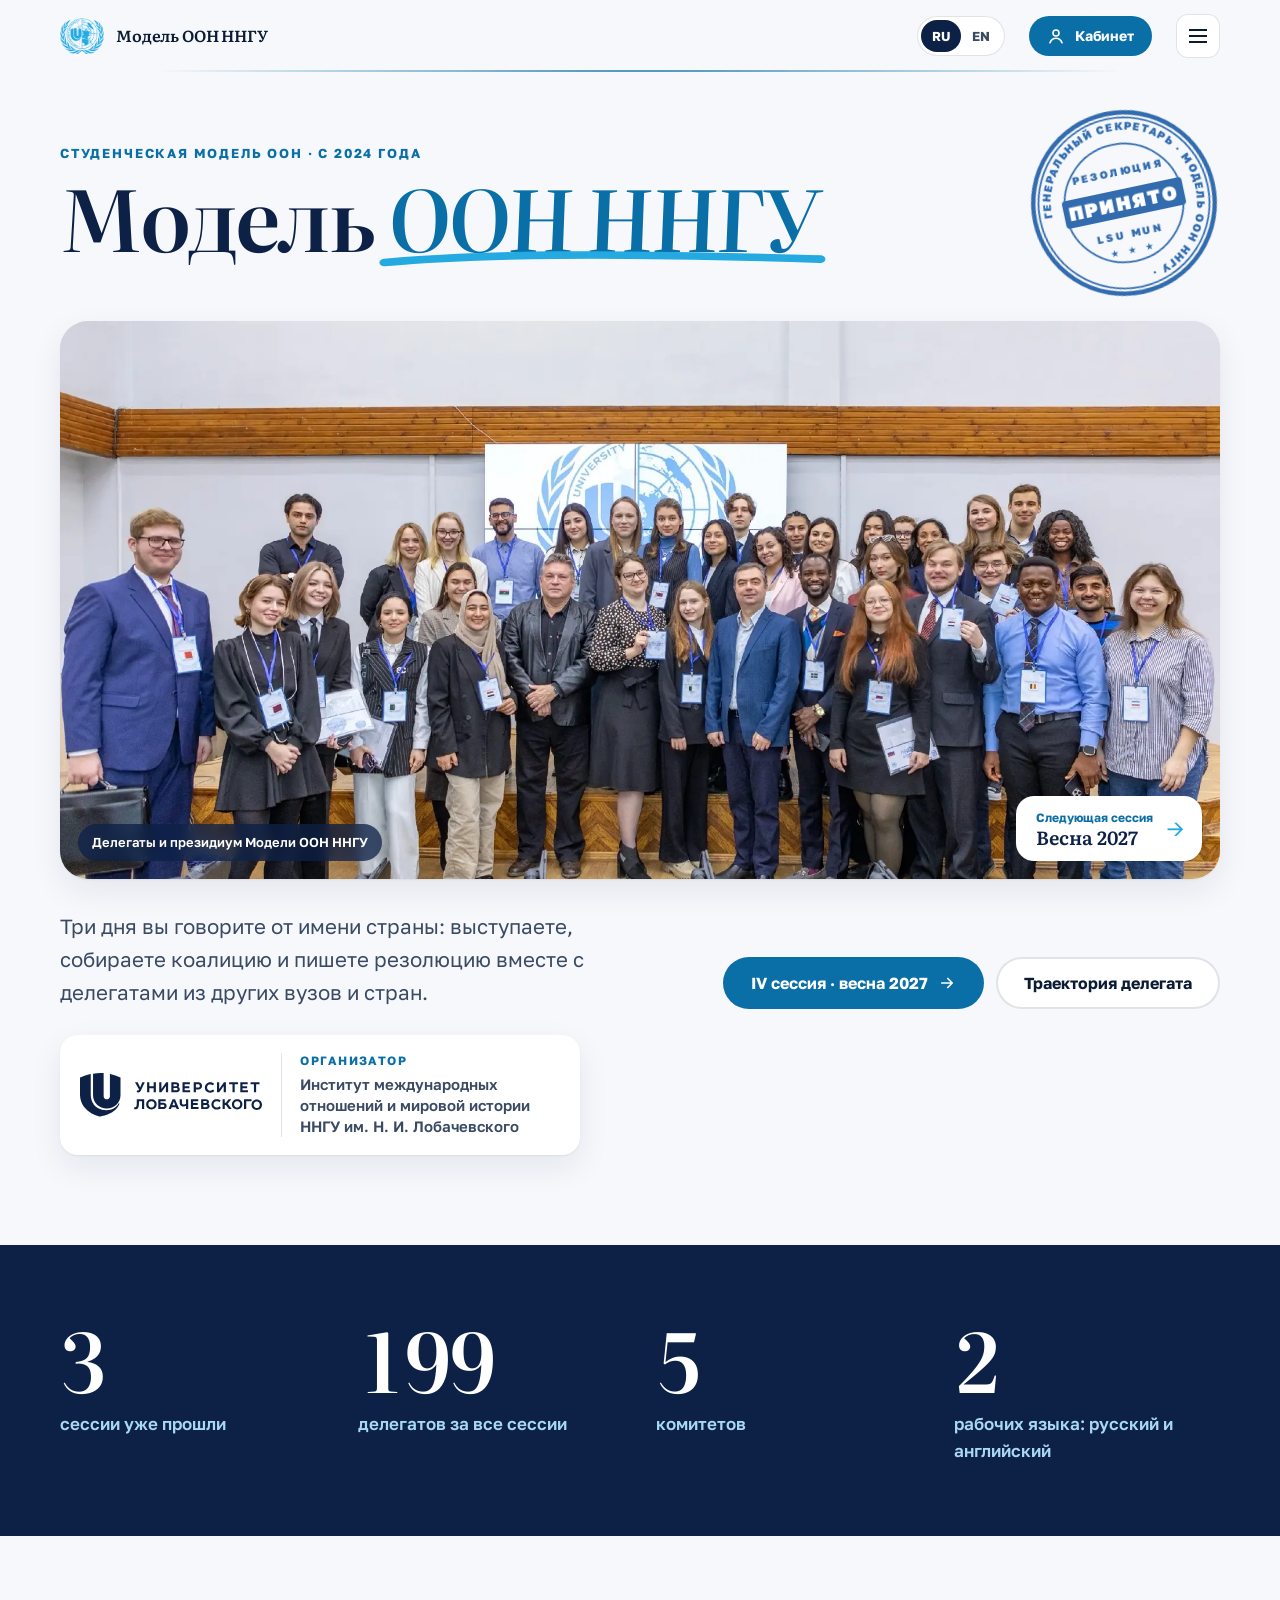
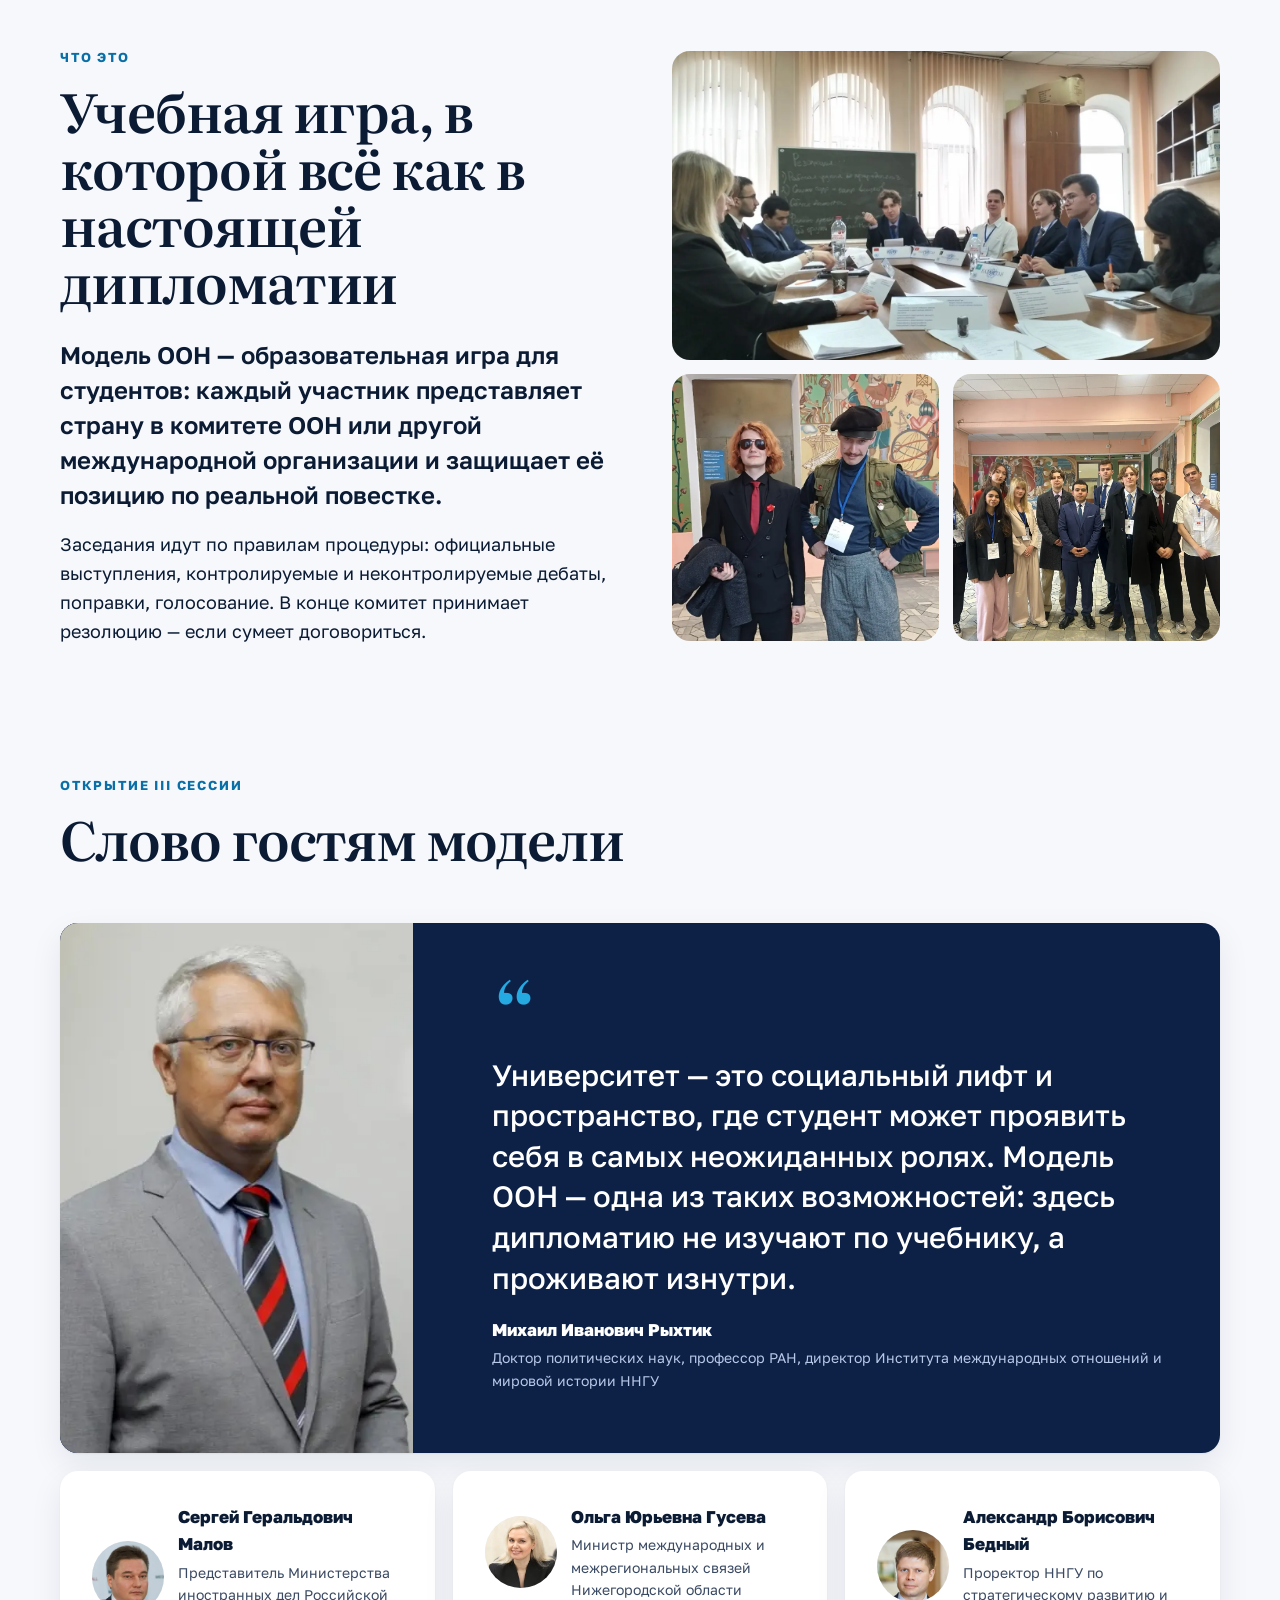
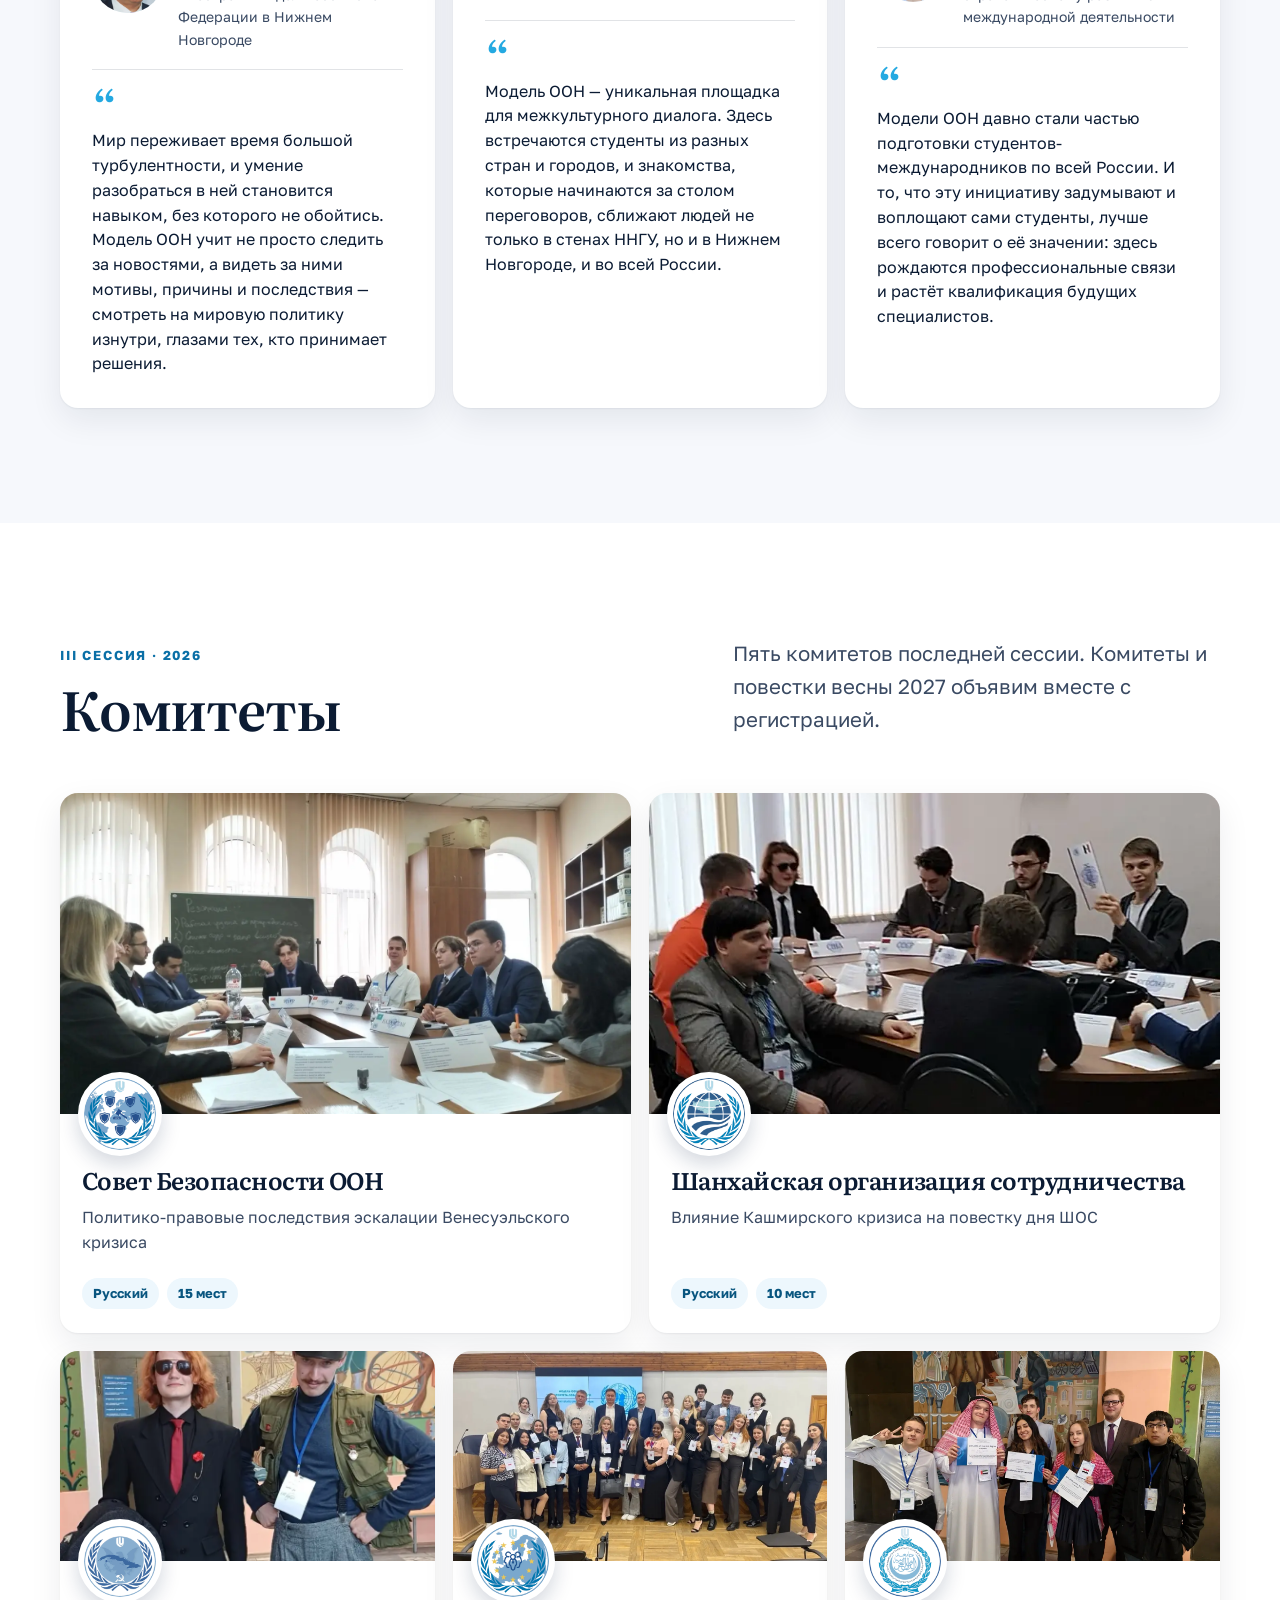
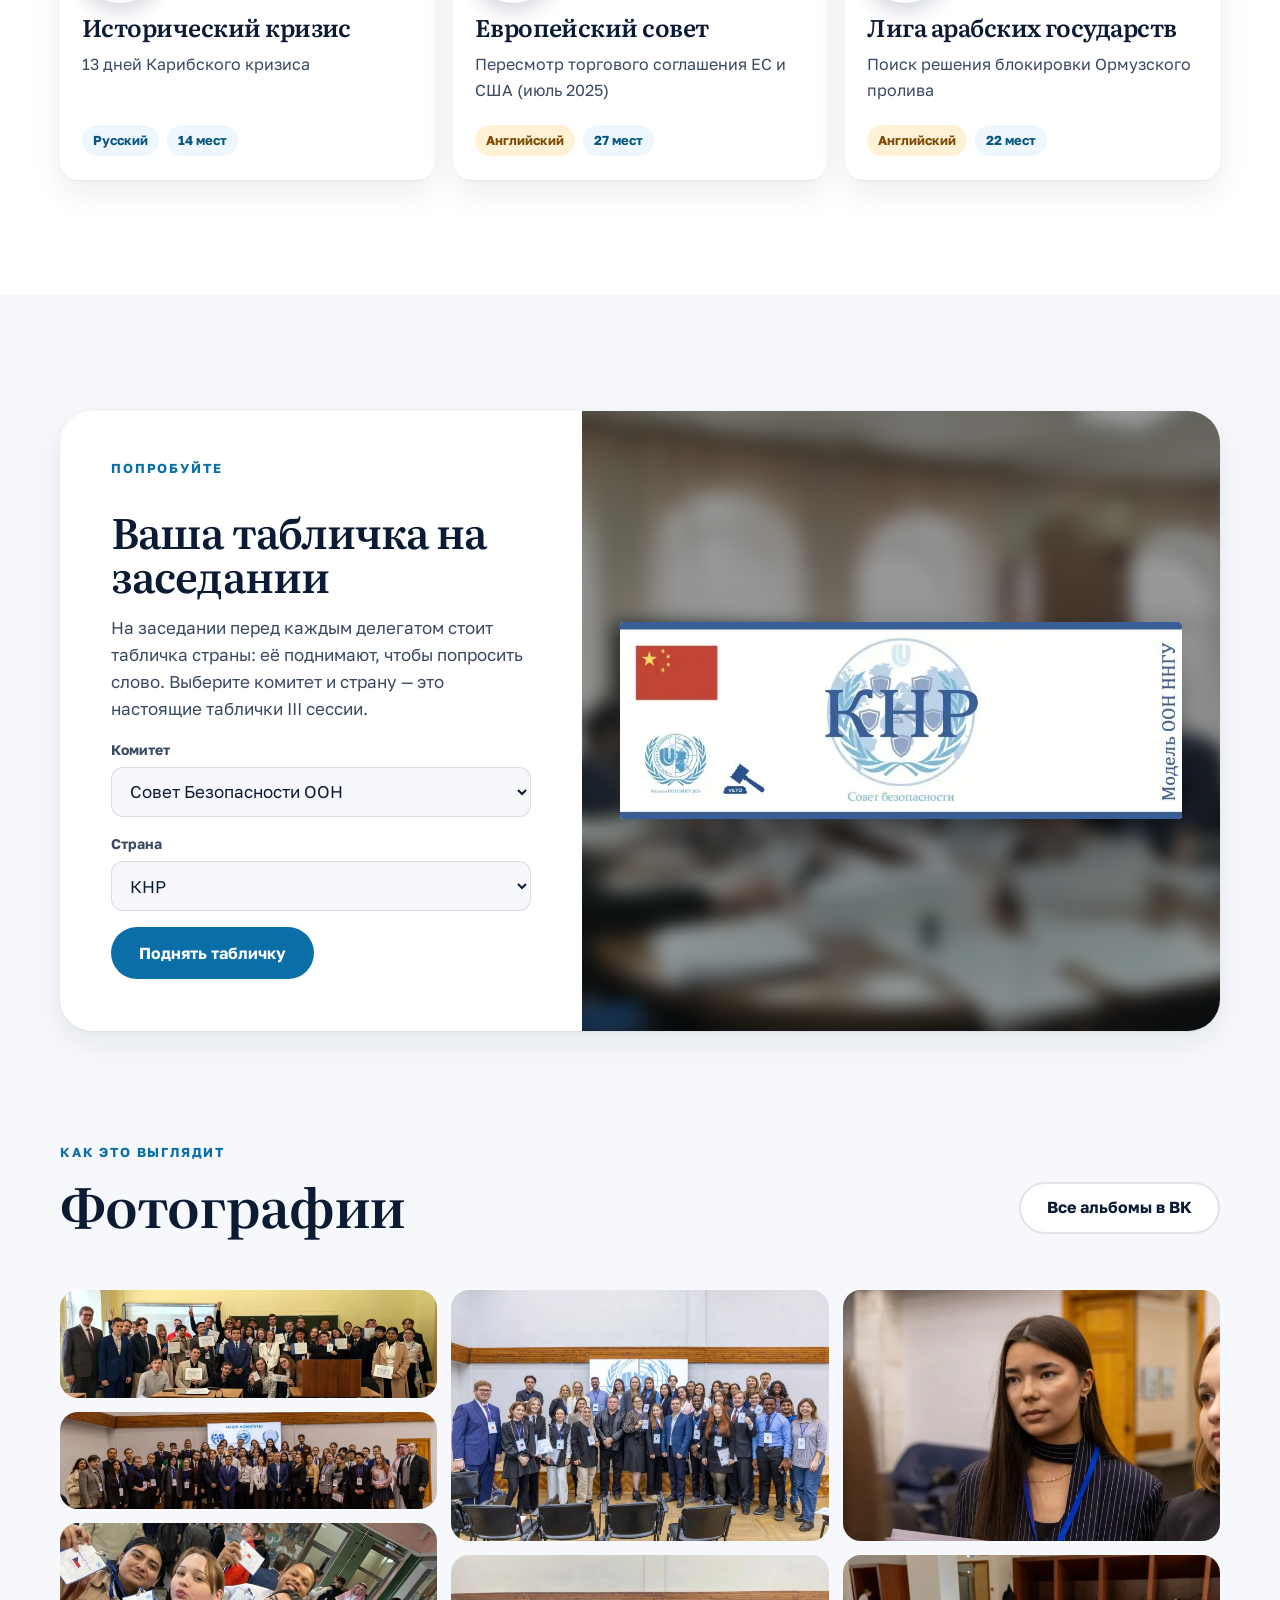
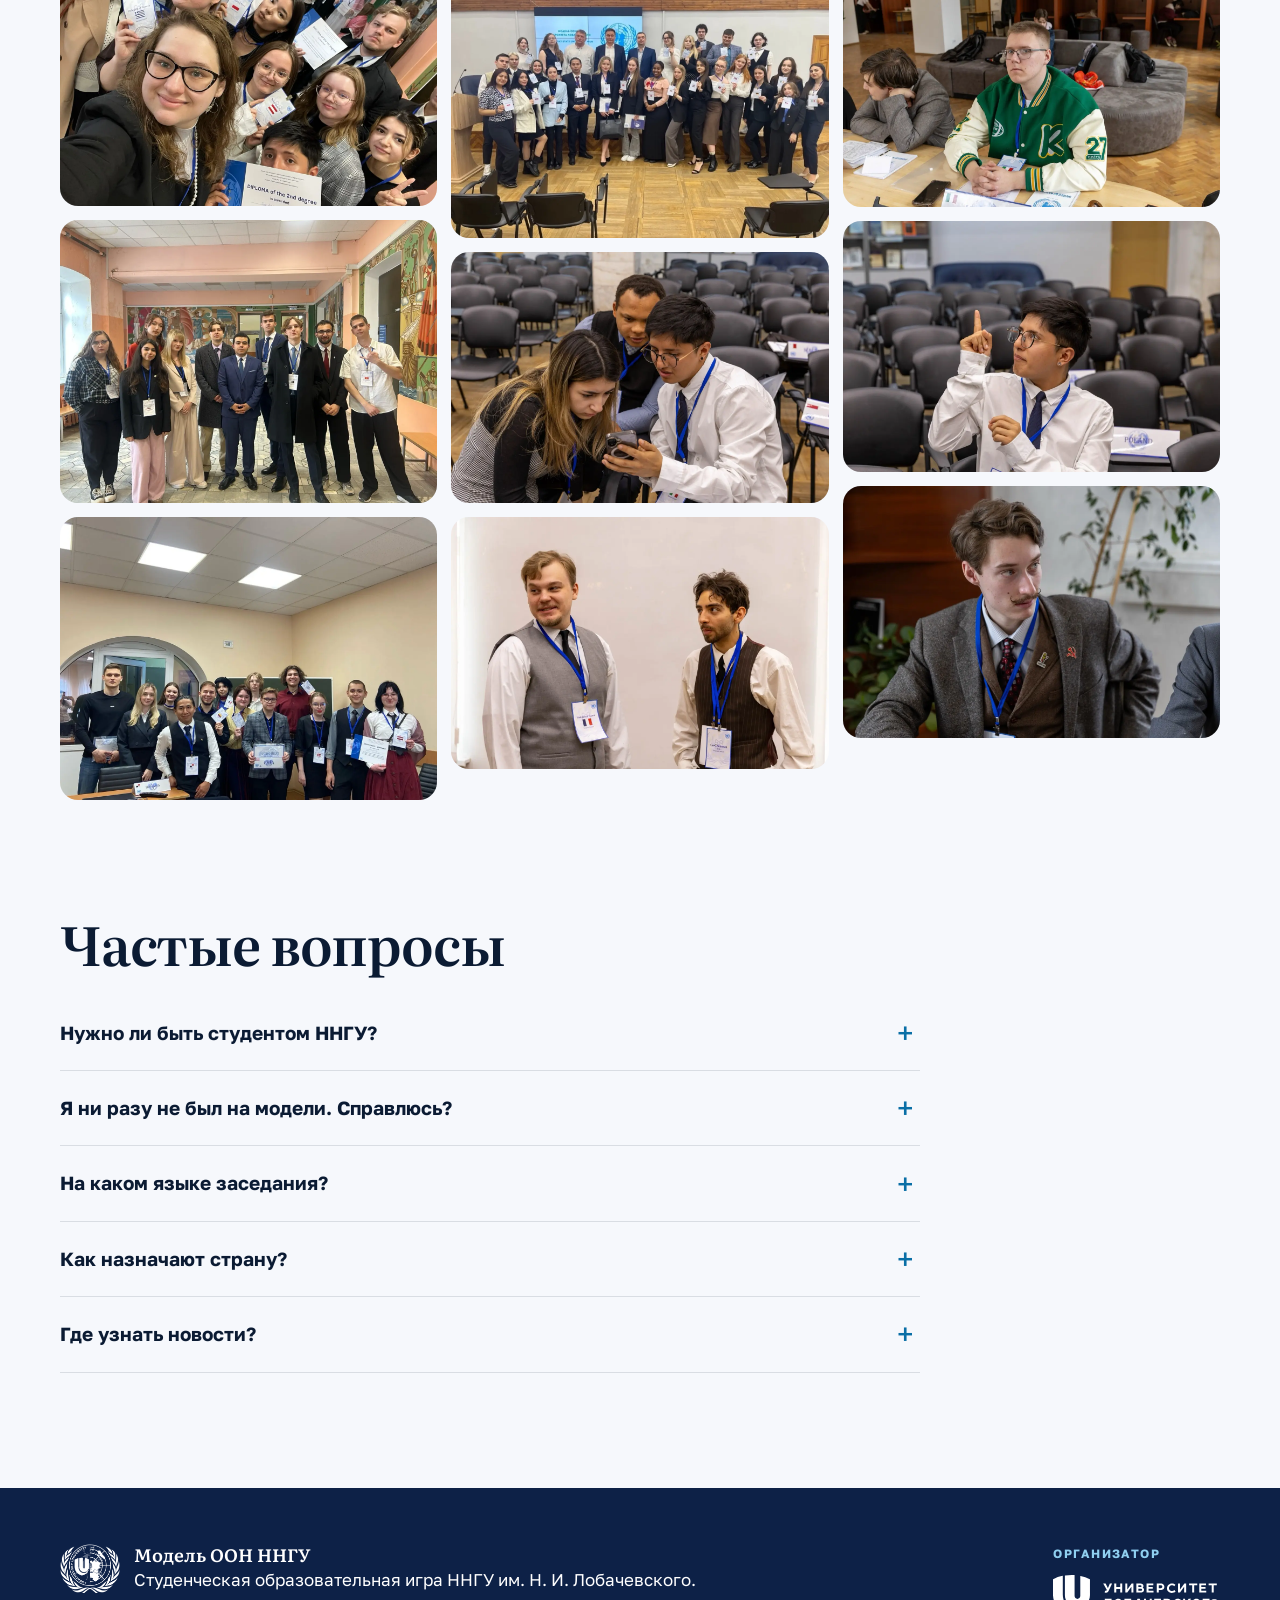
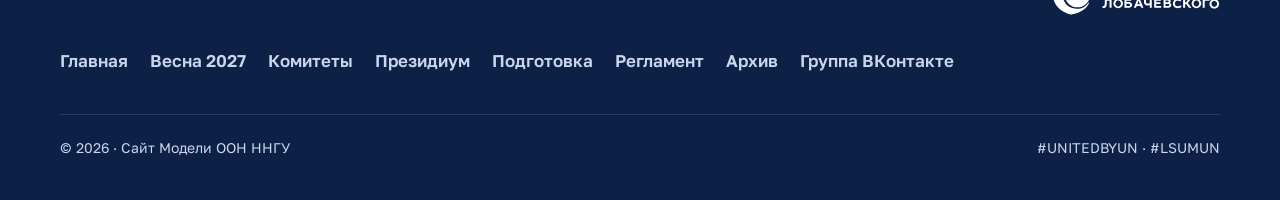
==== commit 9ac51433: "Кабинет: моушены свёрнутым списком, раскрываются к голосованию Co-Authored-By: Claude Opus 5.5 <nore" ====
--- a/index.html
+++ b/index.html
@@ -9,7 +9,7 @@
 <link rel="preconnect" href="https://fonts.googleapis.com"><link rel="preconnect" href="https://fonts.gstatic.com" crossorigin>
 <link href="https://fonts.googleapis.com/css2?family=Golos+Text:wght@400;500;600;700;800&family=Literata:opsz,wght@7..72,500;7..72,600;7..72,700&display=swap" rel="stylesheet">
 <link rel="preload" as="image" href="img/hero.webp">
-<link rel="stylesheet" href="css/style.css?v=1793018078">
+<link rel="stylesheet" href="css/style.css?v=1793018325">
 </head>
 <body data-page="home">
 <main>
@@ -150,9 +150,9 @@
     </div>
   </section>
 </main>
-<script src="js/data.js?v=1793018078"></script>
+<script src="js/data.js?v=1793018325"></script>
 <script src="js/i18n.js"></script>
-<script src="js/main.js?v=1793018078"></script>
+<script src="js/main.js?v=1793018325"></script>
 <script>
   const stampTxt = () => {};
   onLang(() => { document.getElementById("next-when").textContent = L(MUN.next.short); stampTxt(); });
--- a/css/style.css
+++ b/css/style.css
@@ -990,3 +990,28 @@
 .pnote { background: #fdf1dc; border-radius: 12px; padding: 12px 14px; }
 .pnote p { margin-top: 4px; }
 .ptext { white-space: pre-wrap; background: var(--paper); border-radius: 12px; padding: 14px 16px; margin-top: 10px; max-height: 420px; overflow: auto; line-height: 1.55; }
+
+/* Перекличка цветом: присутствует — зелёный, присутствует и голосует — тёмно-зелёный, отсутствует — красный */
+.seg3 button[data-roll][data-v="p"][aria-pressed="true"] { background: #2fae6b; border-color: #2fae6b; color: #fff; }
+.seg3 button[data-roll][data-v="pv"][aria-pressed="true"] { background: #156b3e; border-color: #156b3e; color: #fff; }
+.seg3 button[data-roll][data-v="a"][aria-pressed="true"] { background: #d64545; border-color: #d64545; color: #fff; }
+.roll-row:has([data-roll][data-v="p"][aria-pressed="true"]) { background: #e6f6ed; box-shadow: inset 4px 0 0 #2fae6b; }
+.roll-row:has([data-roll][data-v="pv"][aria-pressed="true"]) { background: #d6eddf; box-shadow: inset 4px 0 0 #156b3e; }
+.roll-row:has([data-roll][data-v="a"][aria-pressed="true"]) { background: #fbe7e7; box-shadow: inset 4px 0 0 #d64545; }
+.seg3 button:is([data-vote], [data-mv])[data-v="f"][aria-pressed="true"] { background: #2fae6b; border-color: #2fae6b; color: #fff; }
+.seg3 button:is([data-vote], [data-mv])[data-v="a"][aria-pressed="true"] { background: #d64545; border-color: #d64545; color: #fff; }
+.seg3 button[data-vote][data-v="x"][aria-pressed="true"] { background: #7a8599; border-color: #7a8599; color: #fff; }
+
+/* Моушены списком: свёрнуты в строку, раскрываются к голосованию */
+.mo-list { display: grid; gap: 8px; }
+details.mo { padding: 0; gap: 0; }
+.mo-sum { list-style: none; display: grid; grid-template-columns: auto 1fr auto; align-items: center; gap: 14px; padding: 14px 18px; cursor: pointer; min-height: 56px; }
+.mo-sum::-webkit-details-marker { display: none; }
+.mo-n { width: 30px; height: 30px; border-radius: 50%; background: var(--paper); display: grid; place-items: center; font-weight: 700; font-size: 14px; }
+.mo-t small { display: block; color: var(--ink-2); font-weight: 600; margin-top: 2px; }
+.mo-r { display: flex; align-items: center; gap: 10px; }
+.chev { width: 20px; height: 20px; color: var(--ink-2); transition: transform 0.2s; }
+details.mo[open] .chev { transform: rotate(180deg); }
+.mo-body { display: grid; gap: 14px; padding: 0 18px 18px; border-top: 1px solid var(--line); padding-top: 14px; }
+@media (max-width: 600px) { .mo-sum { grid-template-columns: auto 1fr; } .mo-r { grid-column: 1 / -1; justify-content: flex-end; } }
+.mo-tl { font-size: 14px; color: var(--ink-2); white-space: nowrap; }
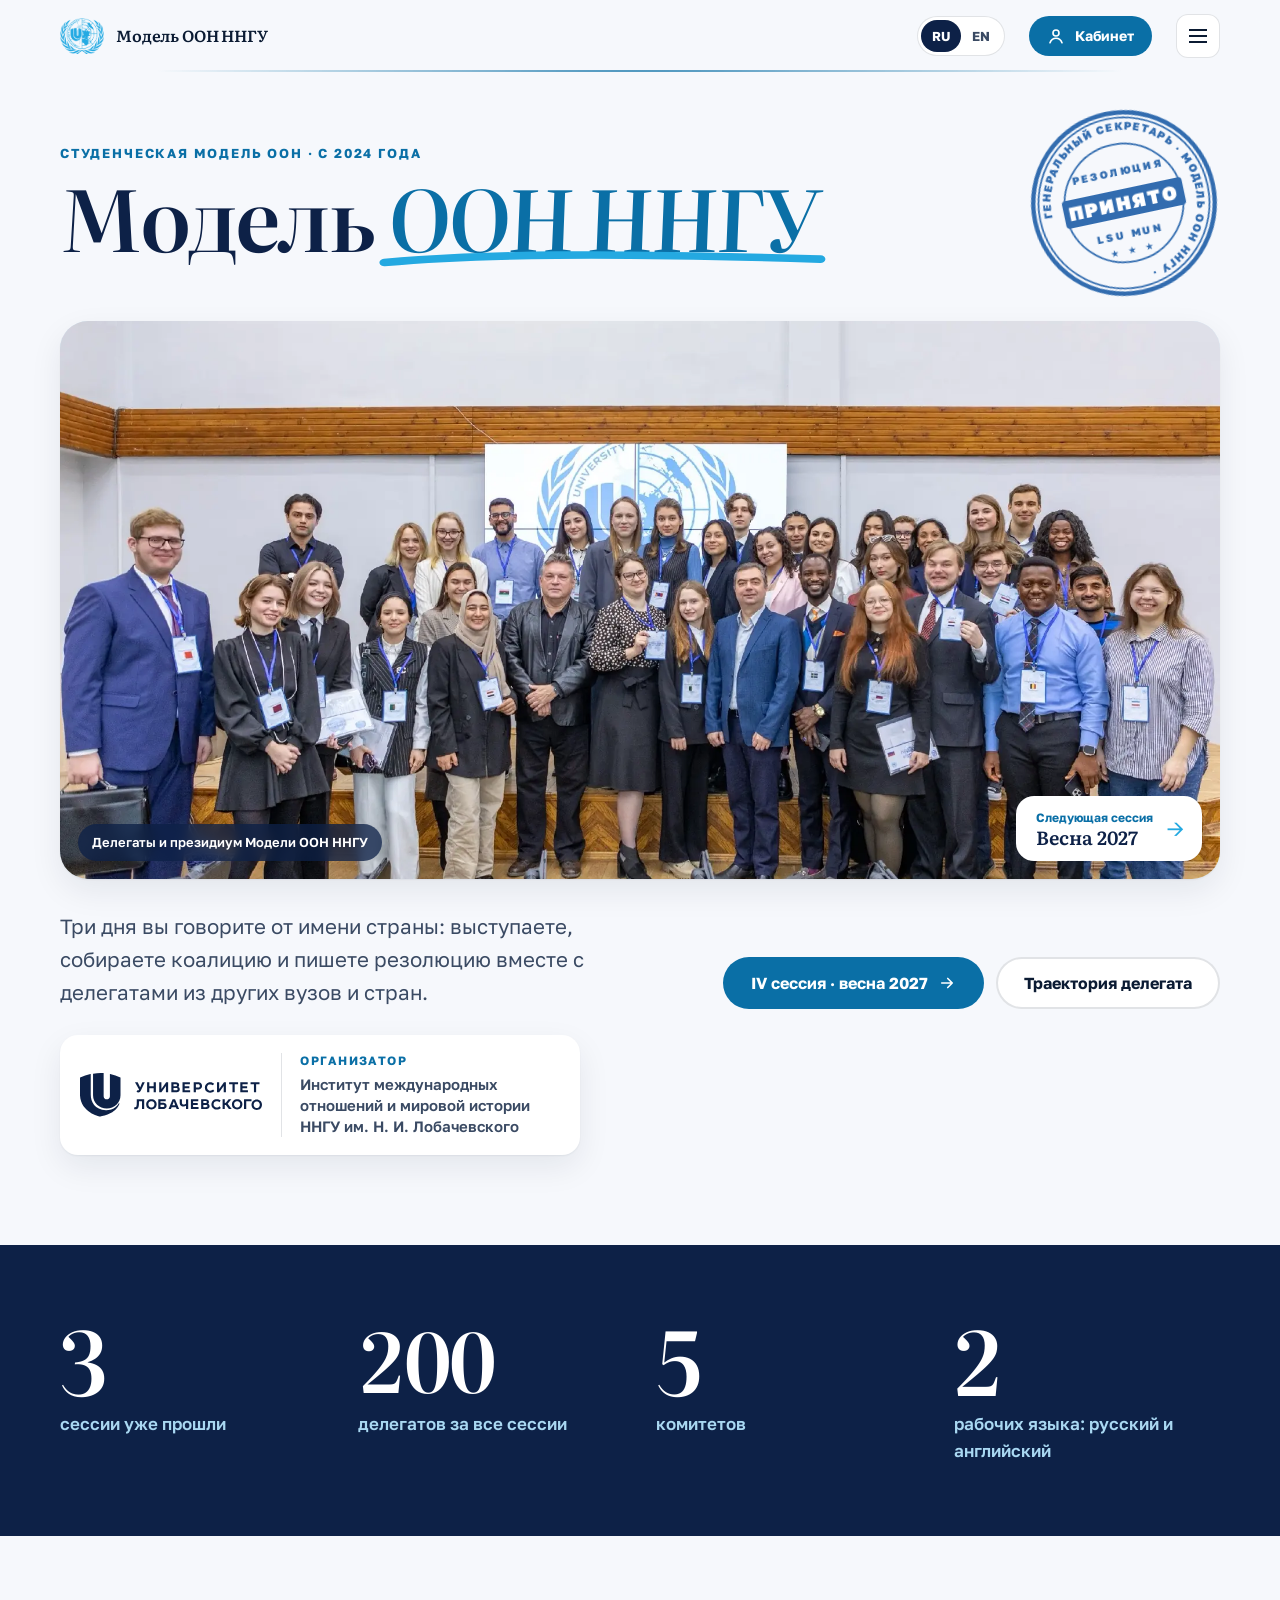
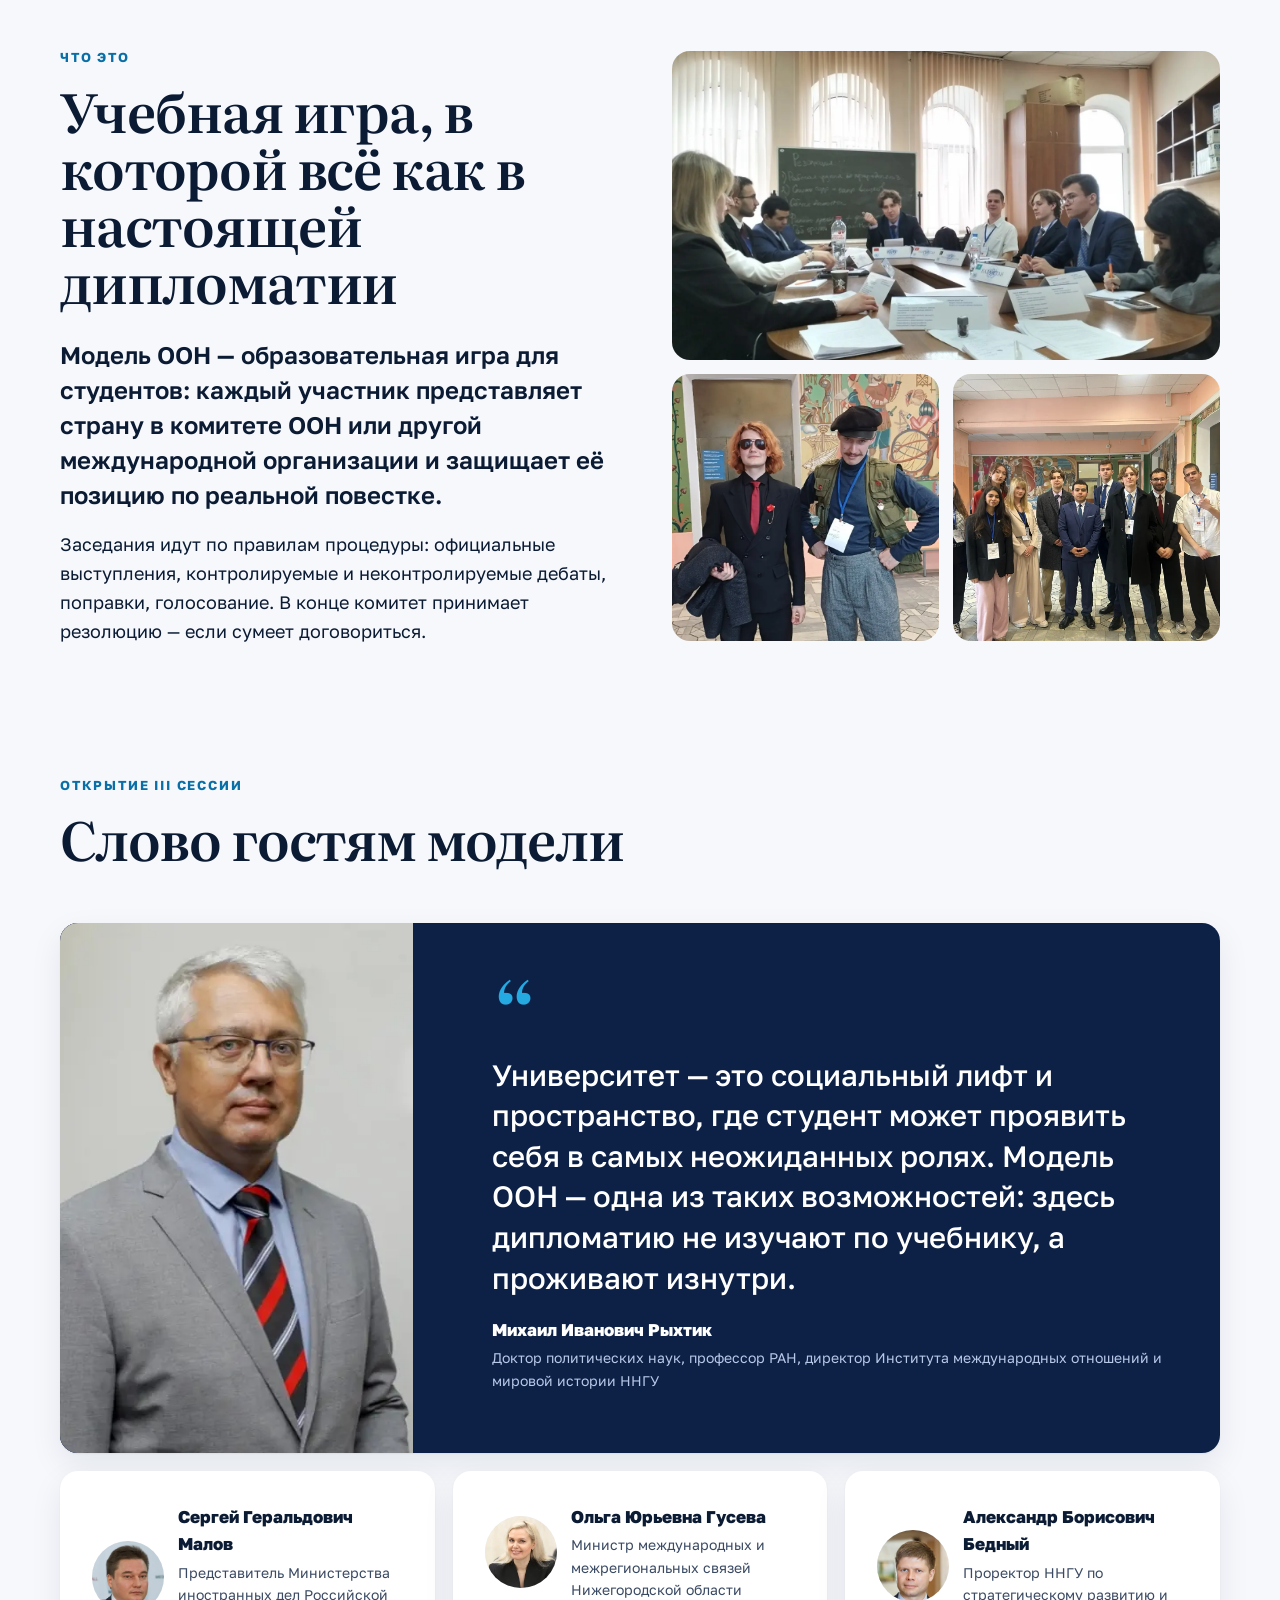
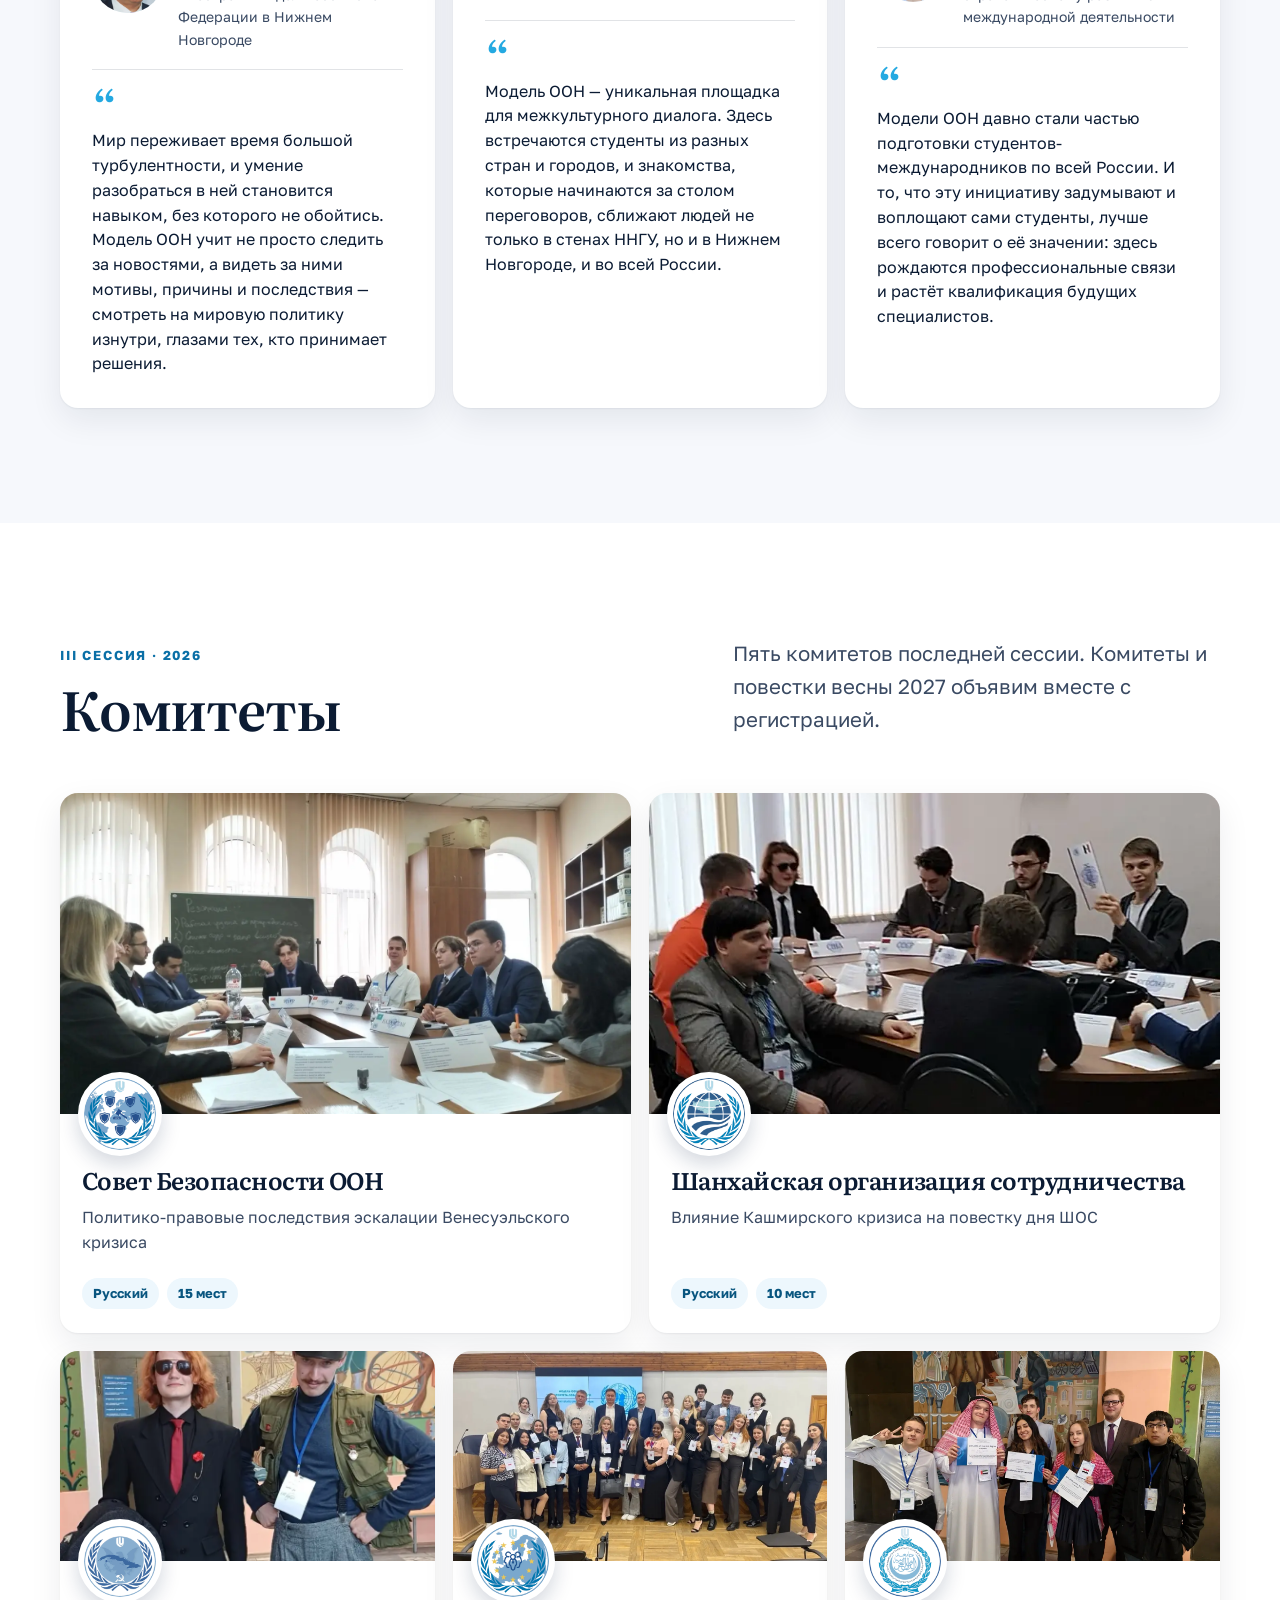
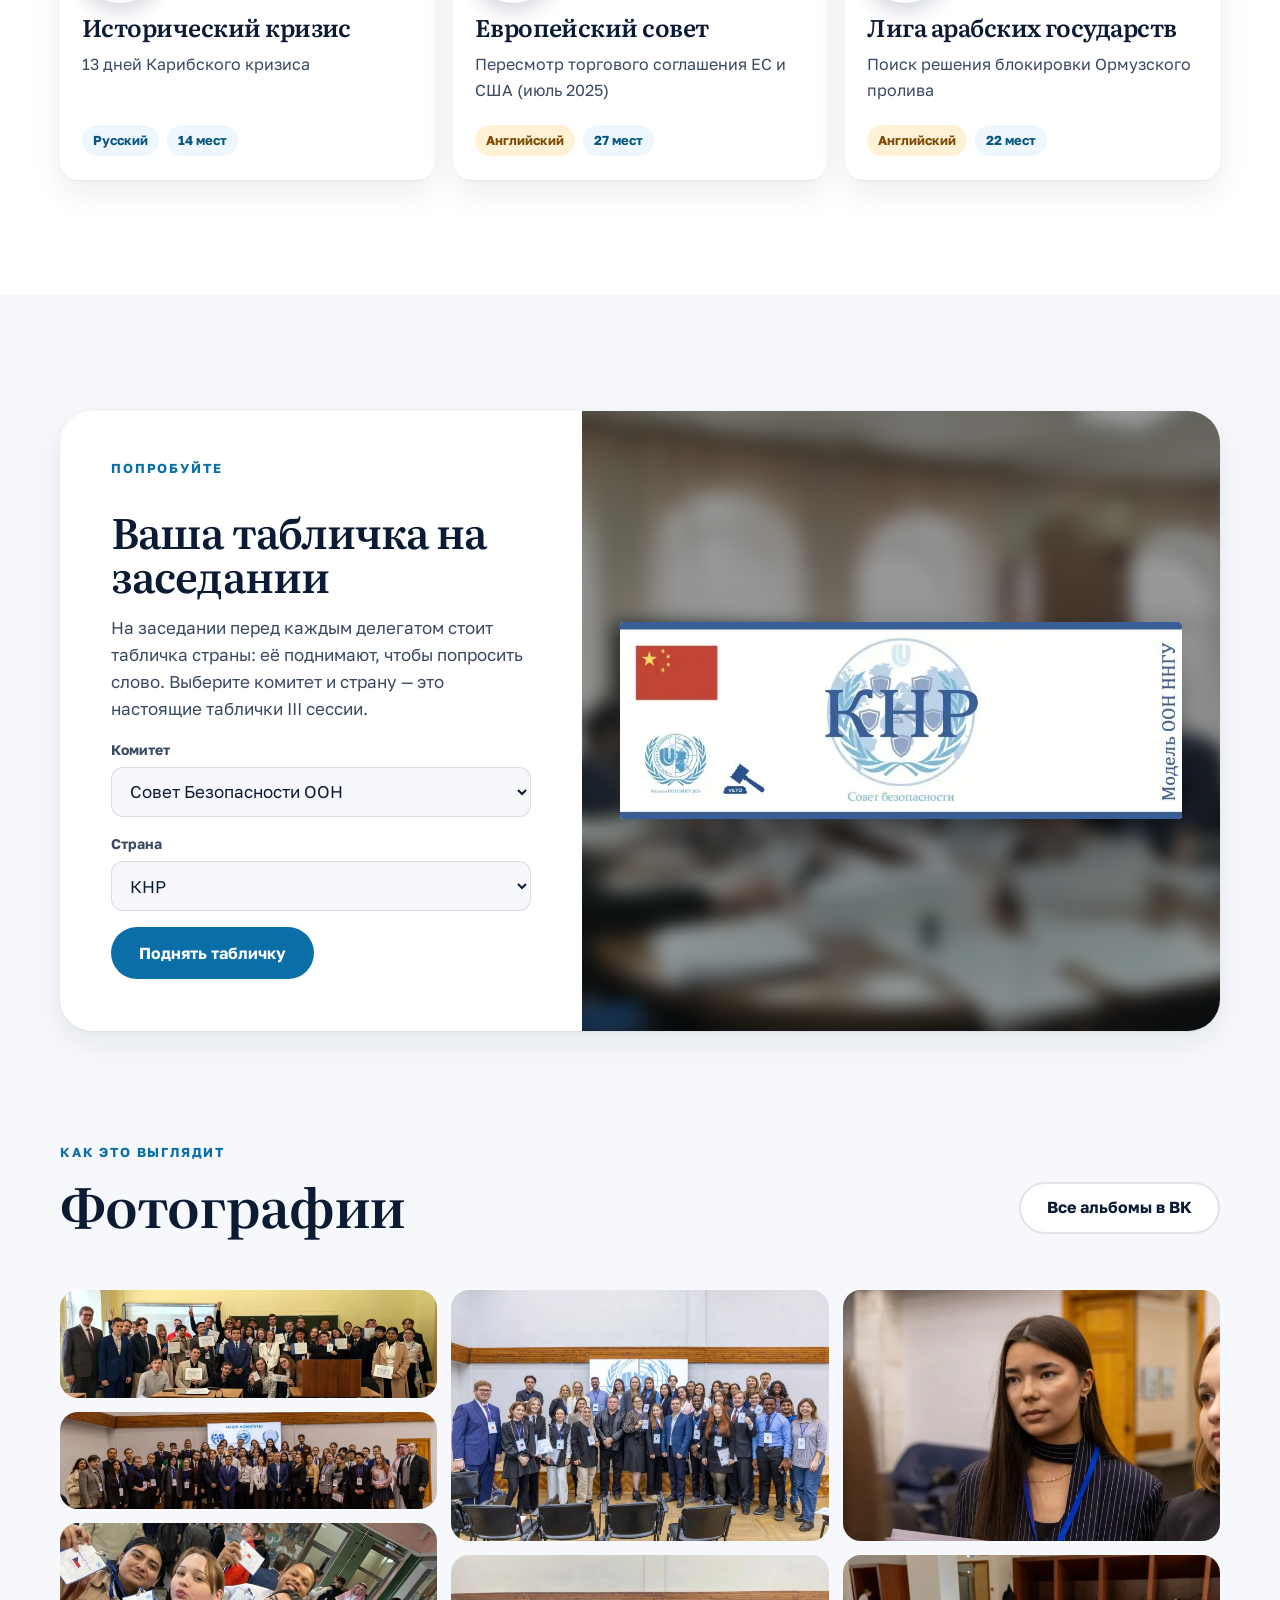
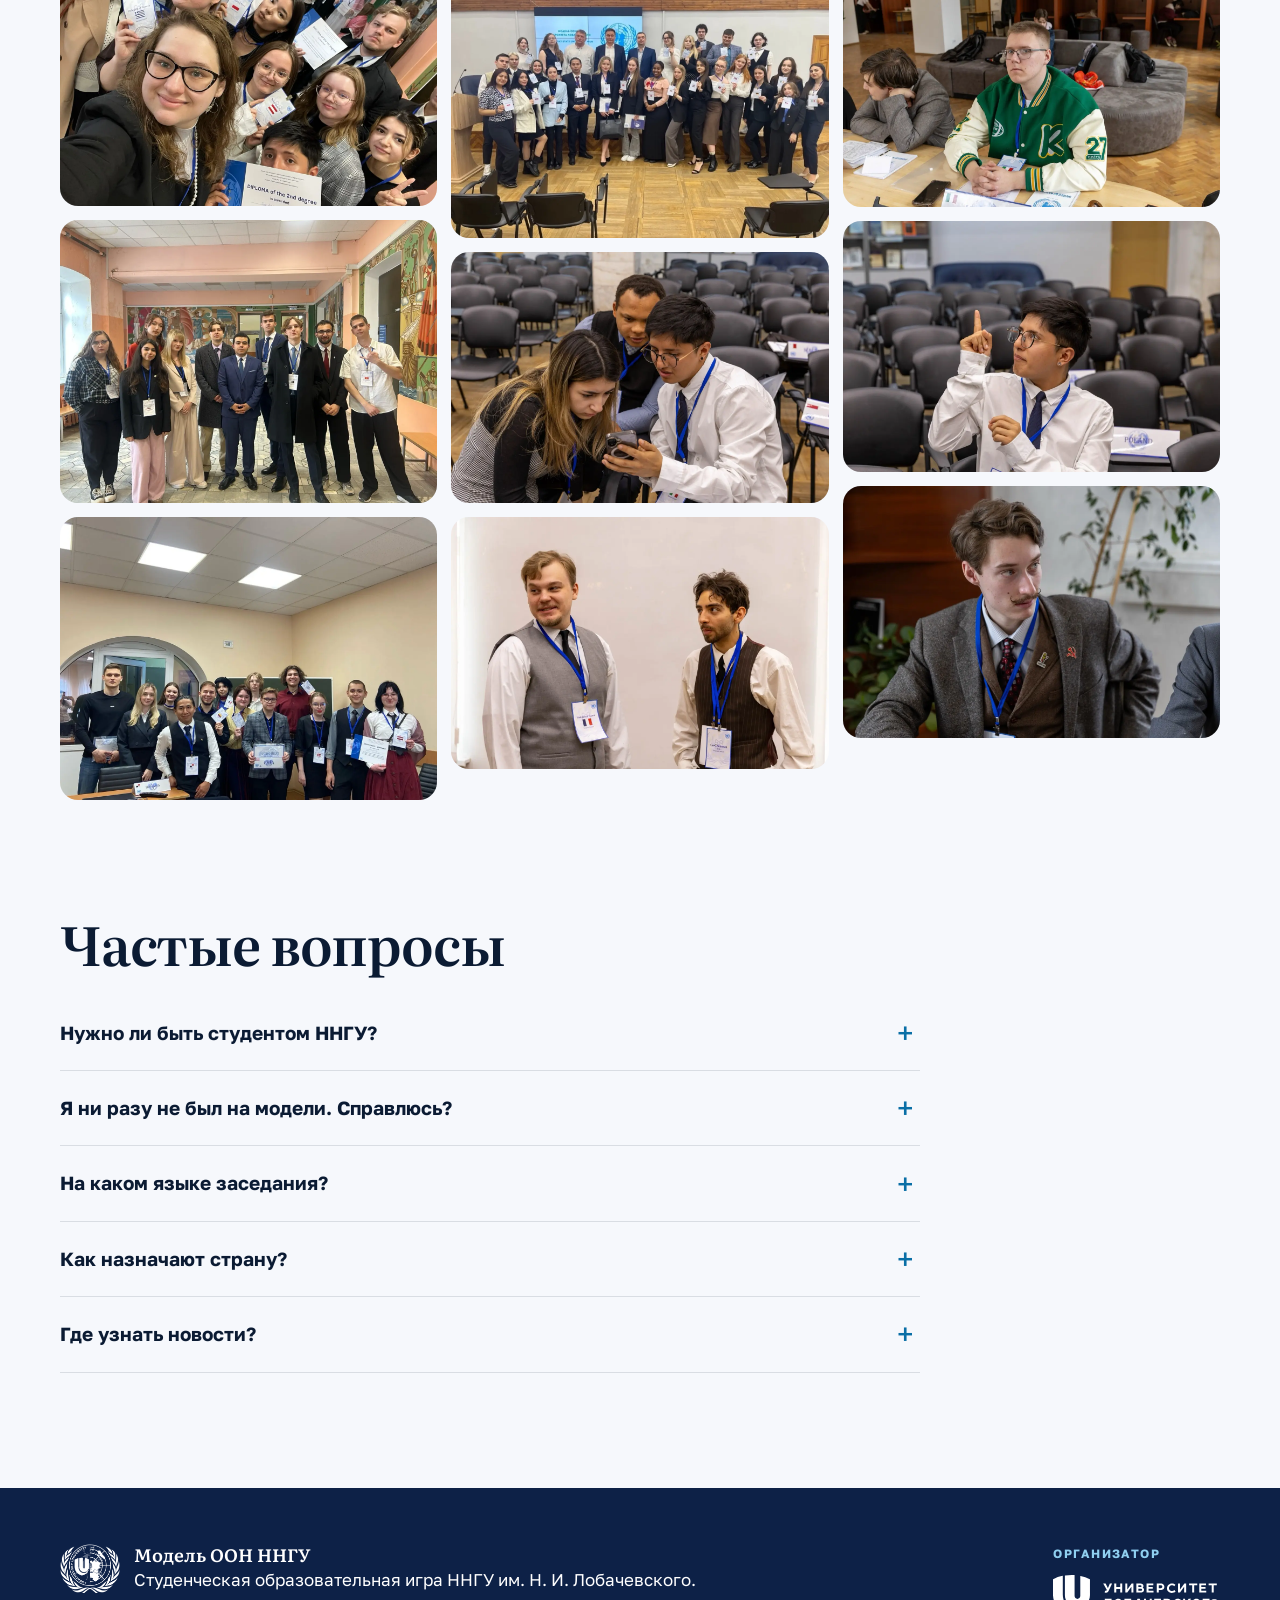
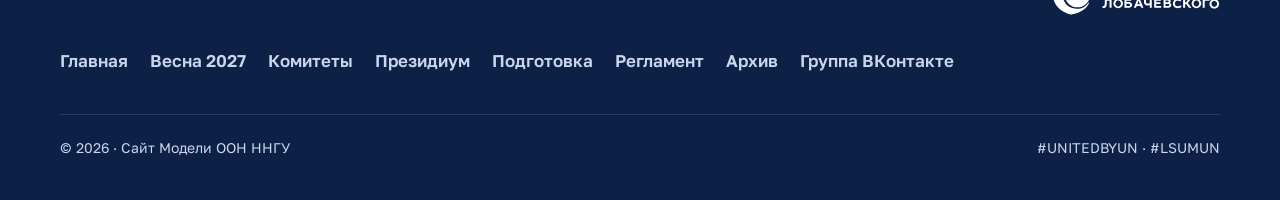
==== commit 3d1e2337: "Кабинет: круглый таймер дебатов с убывающей шкалой, старт работает и без очереди Co-Authored-By: Cla" ====
--- a/index.html
+++ b/index.html
@@ -9,7 +9,7 @@
 <link rel="preconnect" href="https://fonts.googleapis.com"><link rel="preconnect" href="https://fonts.gstatic.com" crossorigin>
 <link href="https://fonts.googleapis.com/css2?family=Golos+Text:wght@400;500;600;700;800&family=Literata:opsz,wght@7..72,500;7..72,600;7..72,700&display=swap" rel="stylesheet">
 <link rel="preload" as="image" href="img/hero.webp">
-<link rel="stylesheet" href="css/style.css?v=1793018325">
+<link rel="stylesheet" href="css/style.css?v=1793024127">
 </head>
 <body data-page="home">
 <main>
@@ -150,9 +150,9 @@
     </div>
   </section>
 </main>
-<script src="js/data.js?v=1793018325"></script>
+<script src="js/data.js?v=1793024127"></script>
 <script src="js/i18n.js"></script>
-<script src="js/main.js?v=1793018325"></script>
+<script src="js/main.js?v=1793024127"></script>
 <script>
   const stampTxt = () => {};
   onLang(() => { document.getElementById("next-when").textContent = L(MUN.next.short); stampTxt(); });
--- a/css/style.css
+++ b/css/style.css
@@ -1015,3 +1015,15 @@
 .mo-body { display: grid; gap: 14px; padding: 0 18px 18px; border-top: 1px solid var(--line); padding-top: 14px; }
 @media (max-width: 600px) { .mo-sum { grid-template-columns: auto 1fr; } .mo-r { grid-column: 1 / -1; justify-content: flex-end; } }
 .mo-tl { font-size: 14px; color: var(--ink-2); white-space: nowrap; }
+.tbl.rank tr.top td { background: #eef6fc; } .tbl.rank tr.top:first-child td { background: #fff4d6; } .tbl.rank td, .tbl.rank th { padding: 12px 12px; }
+
+/* Круглый таймер речи: шкала убывает, к концу желтеет и краснеет */
+.tring { position: relative; width: clamp(180px, 22vw, 240px); aspect-ratio: 1; margin: 10px auto 6px; }
+.speaker-now:not([style]) .tring { margin-left: 0; }
+.tring svg { width: 100%; height: 100%; transform: rotate(-90deg); }
+.tring circle { fill: none; stroke-width: 9; }
+.tr-bg { stroke: var(--line); }
+.tr-fg { stroke: #2fae6b; stroke-linecap: round; stroke-dasharray: 100; stroke-dashoffset: 0; transition: stroke-dashoffset 0.25s linear, stroke 0.3s; }
+.tr-fg.amber { stroke: #e3a21a; }
+.tr-fg.red { stroke: #d64545; }
+.tring .timer { position: absolute; inset: 0; display: grid; place-items: center; font-size: clamp(40px, 5vw, 56px); }
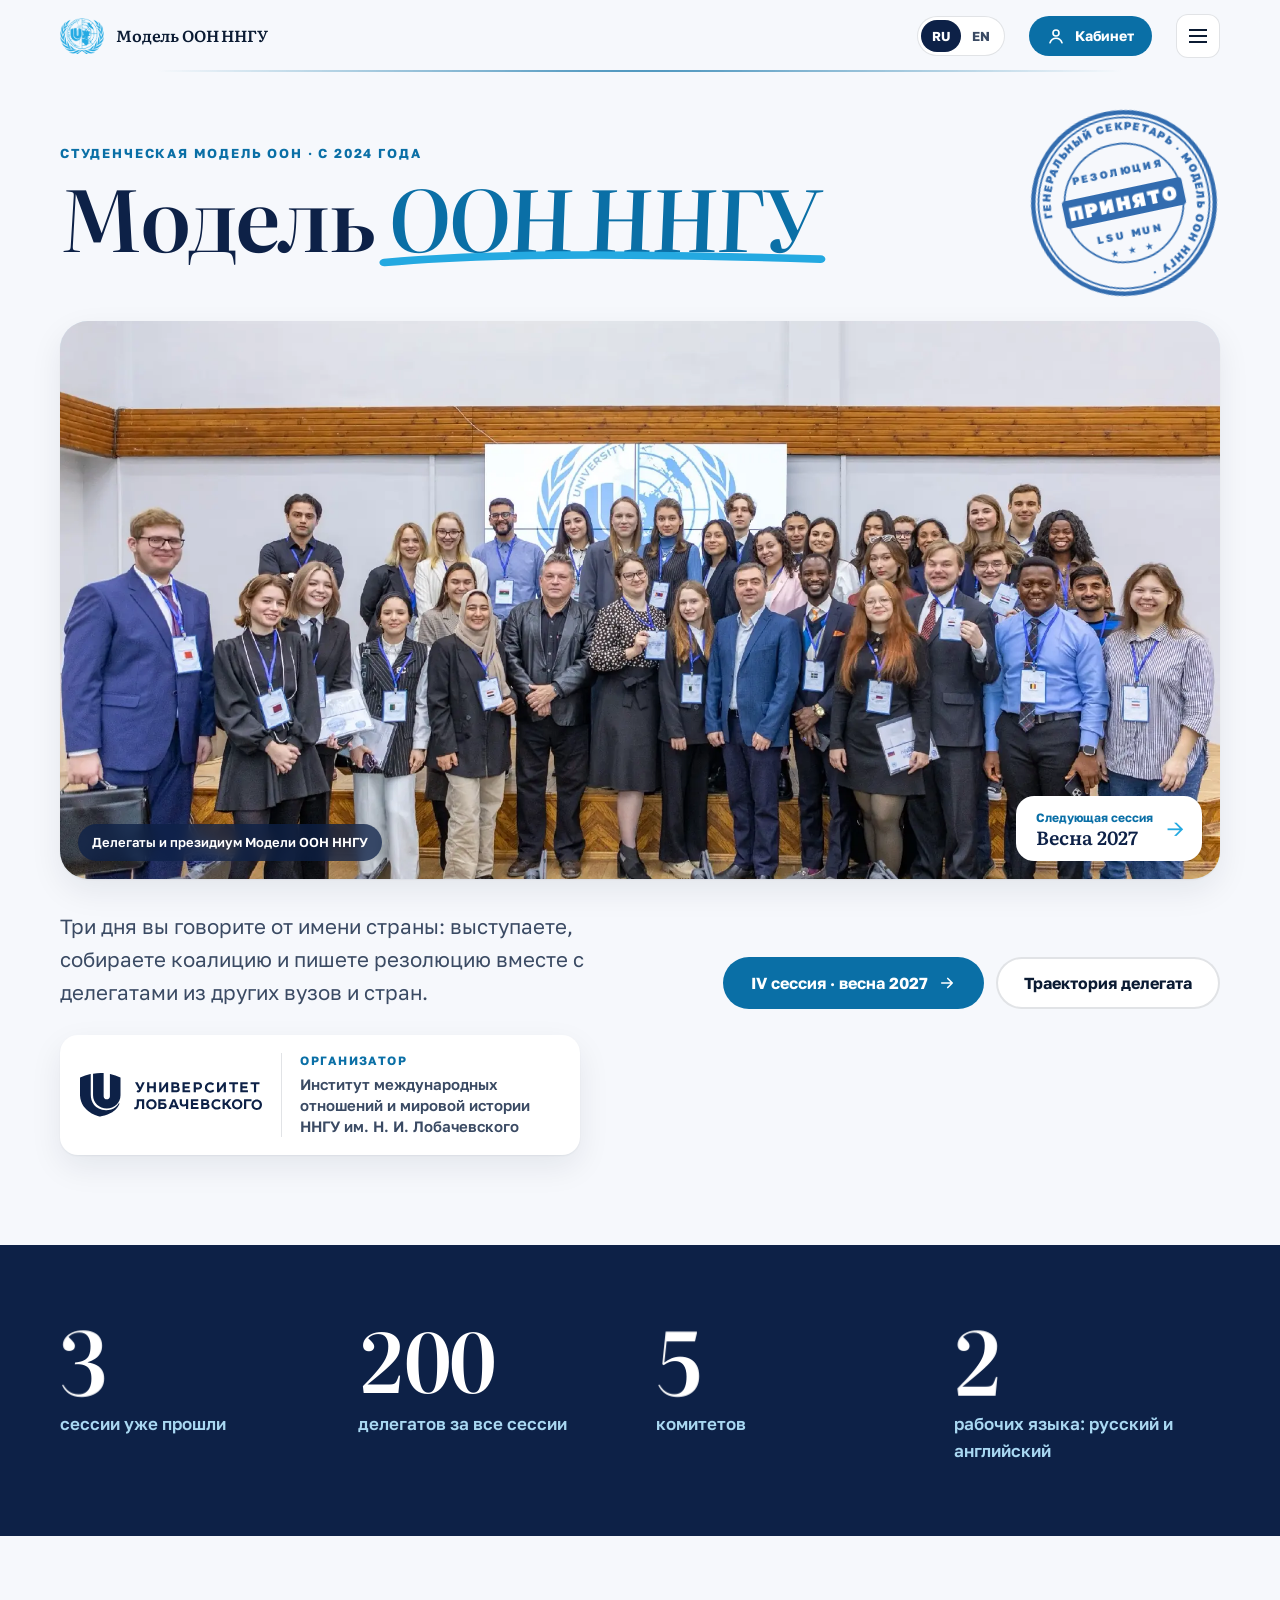
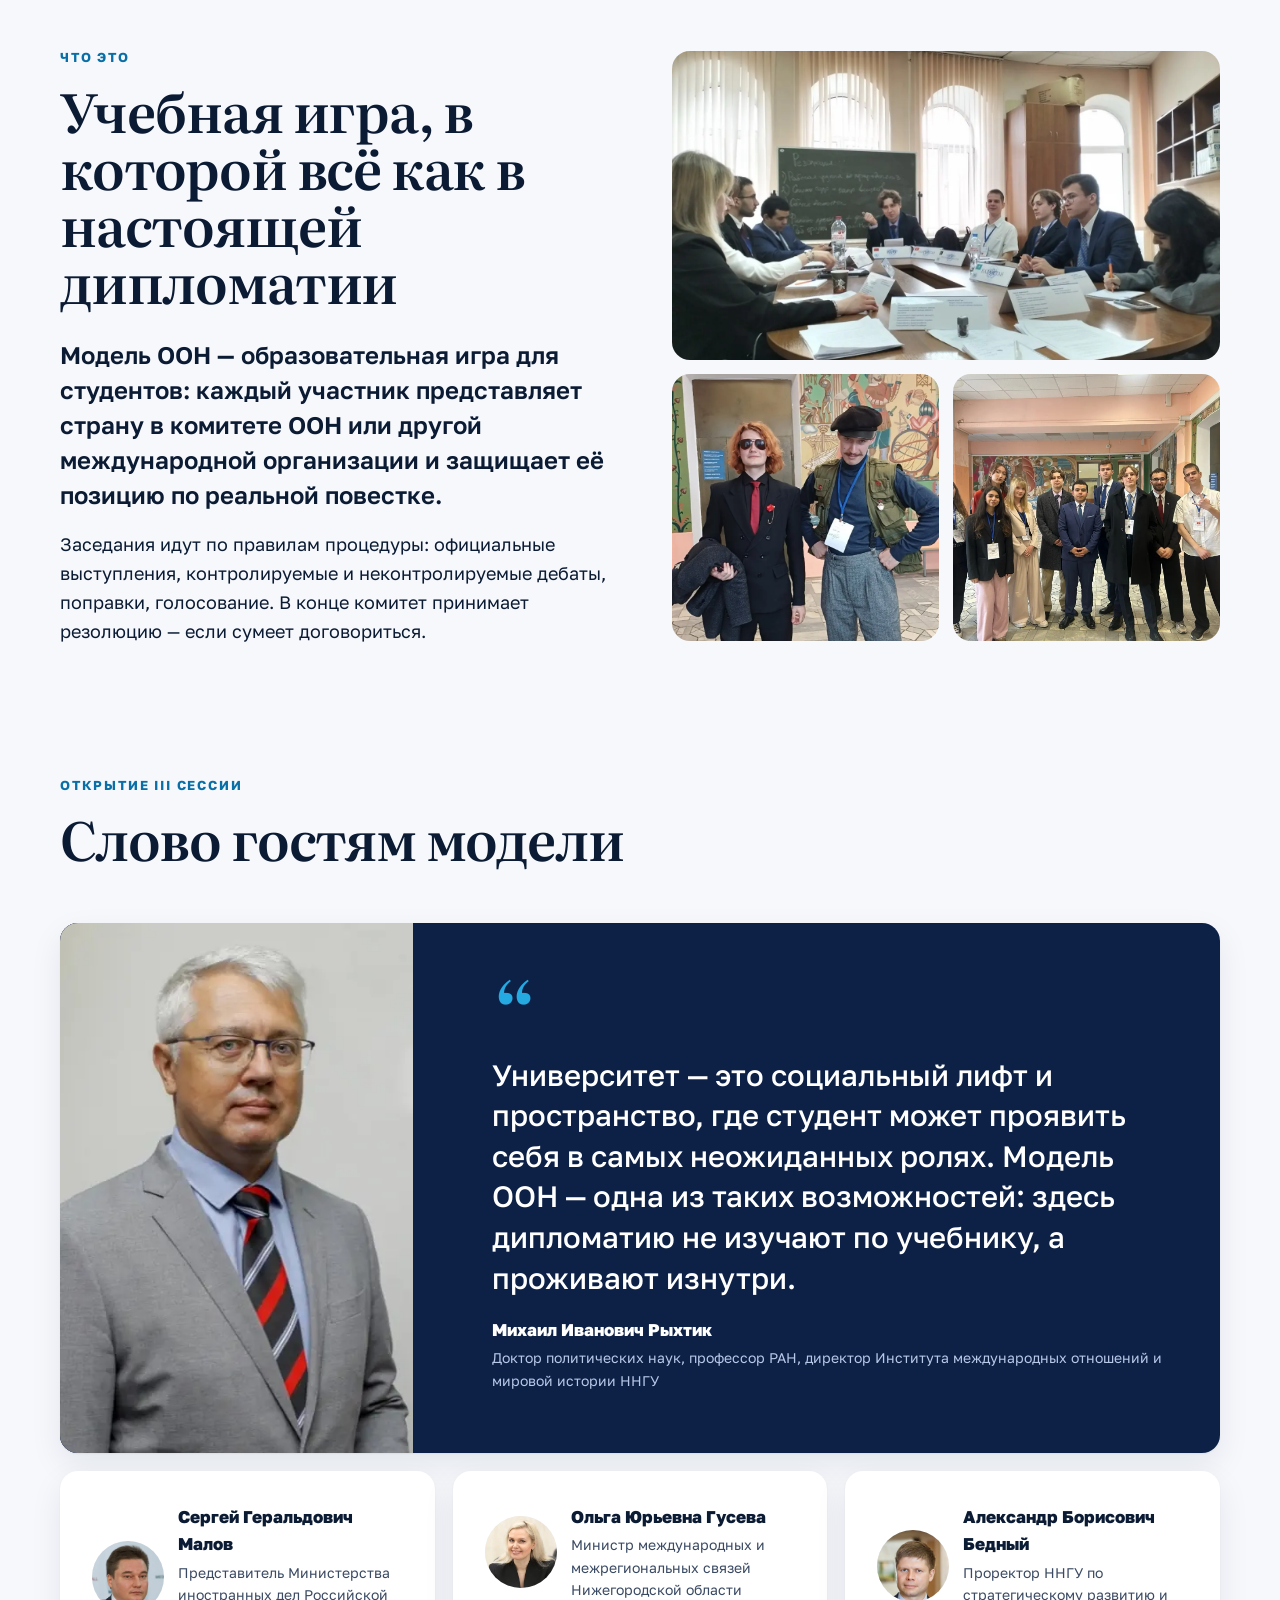
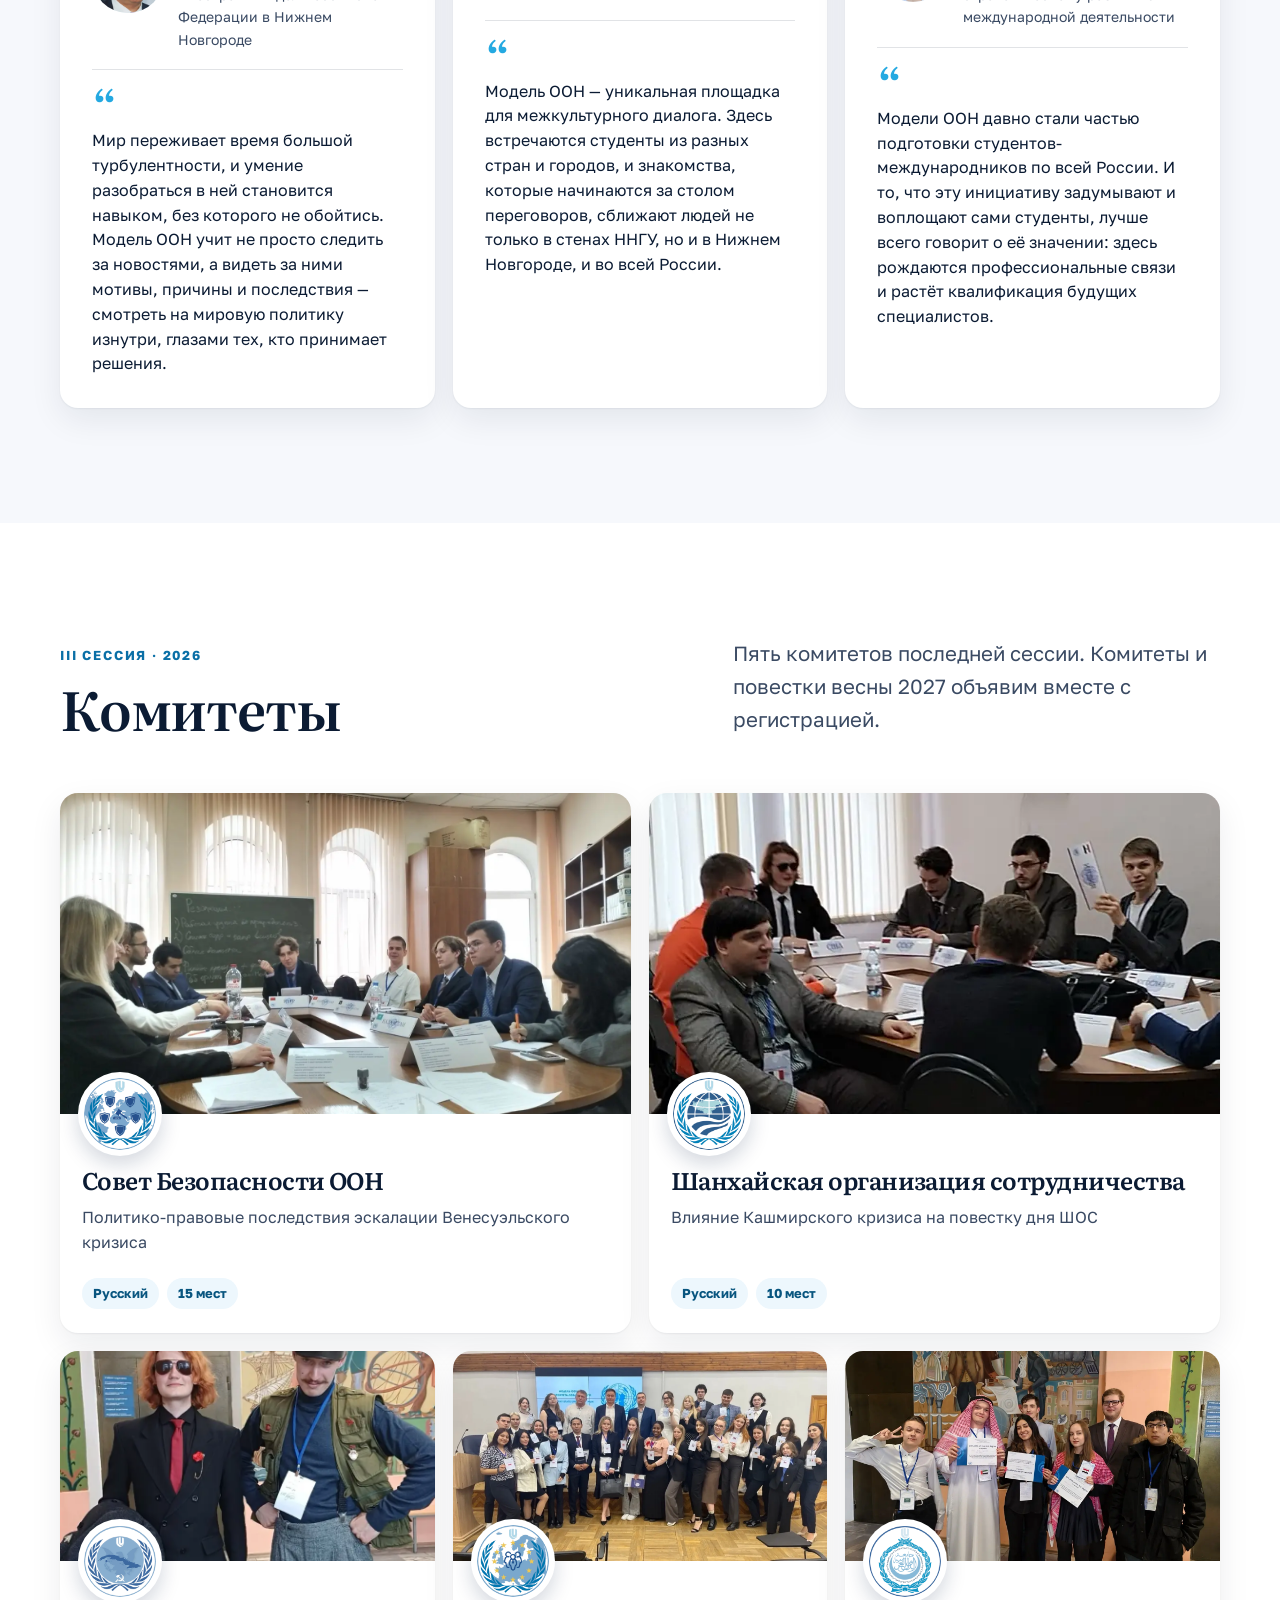
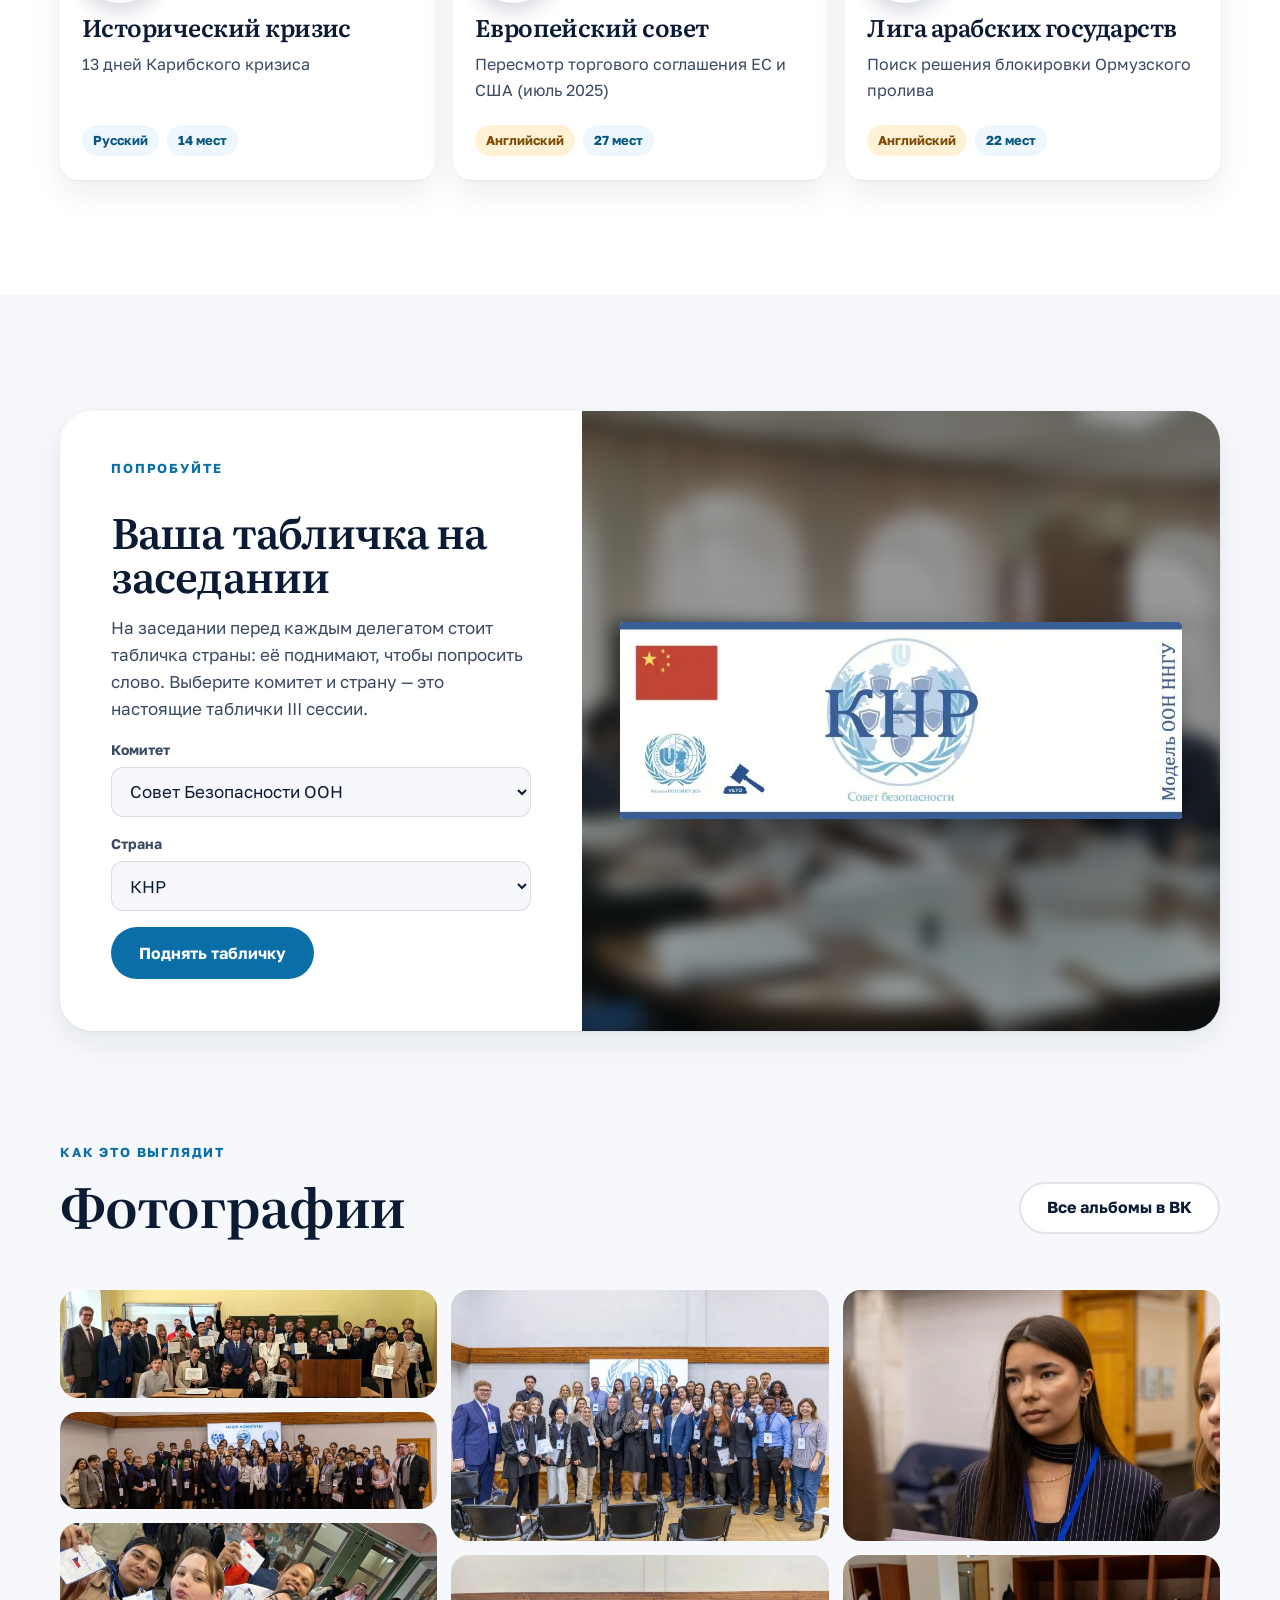
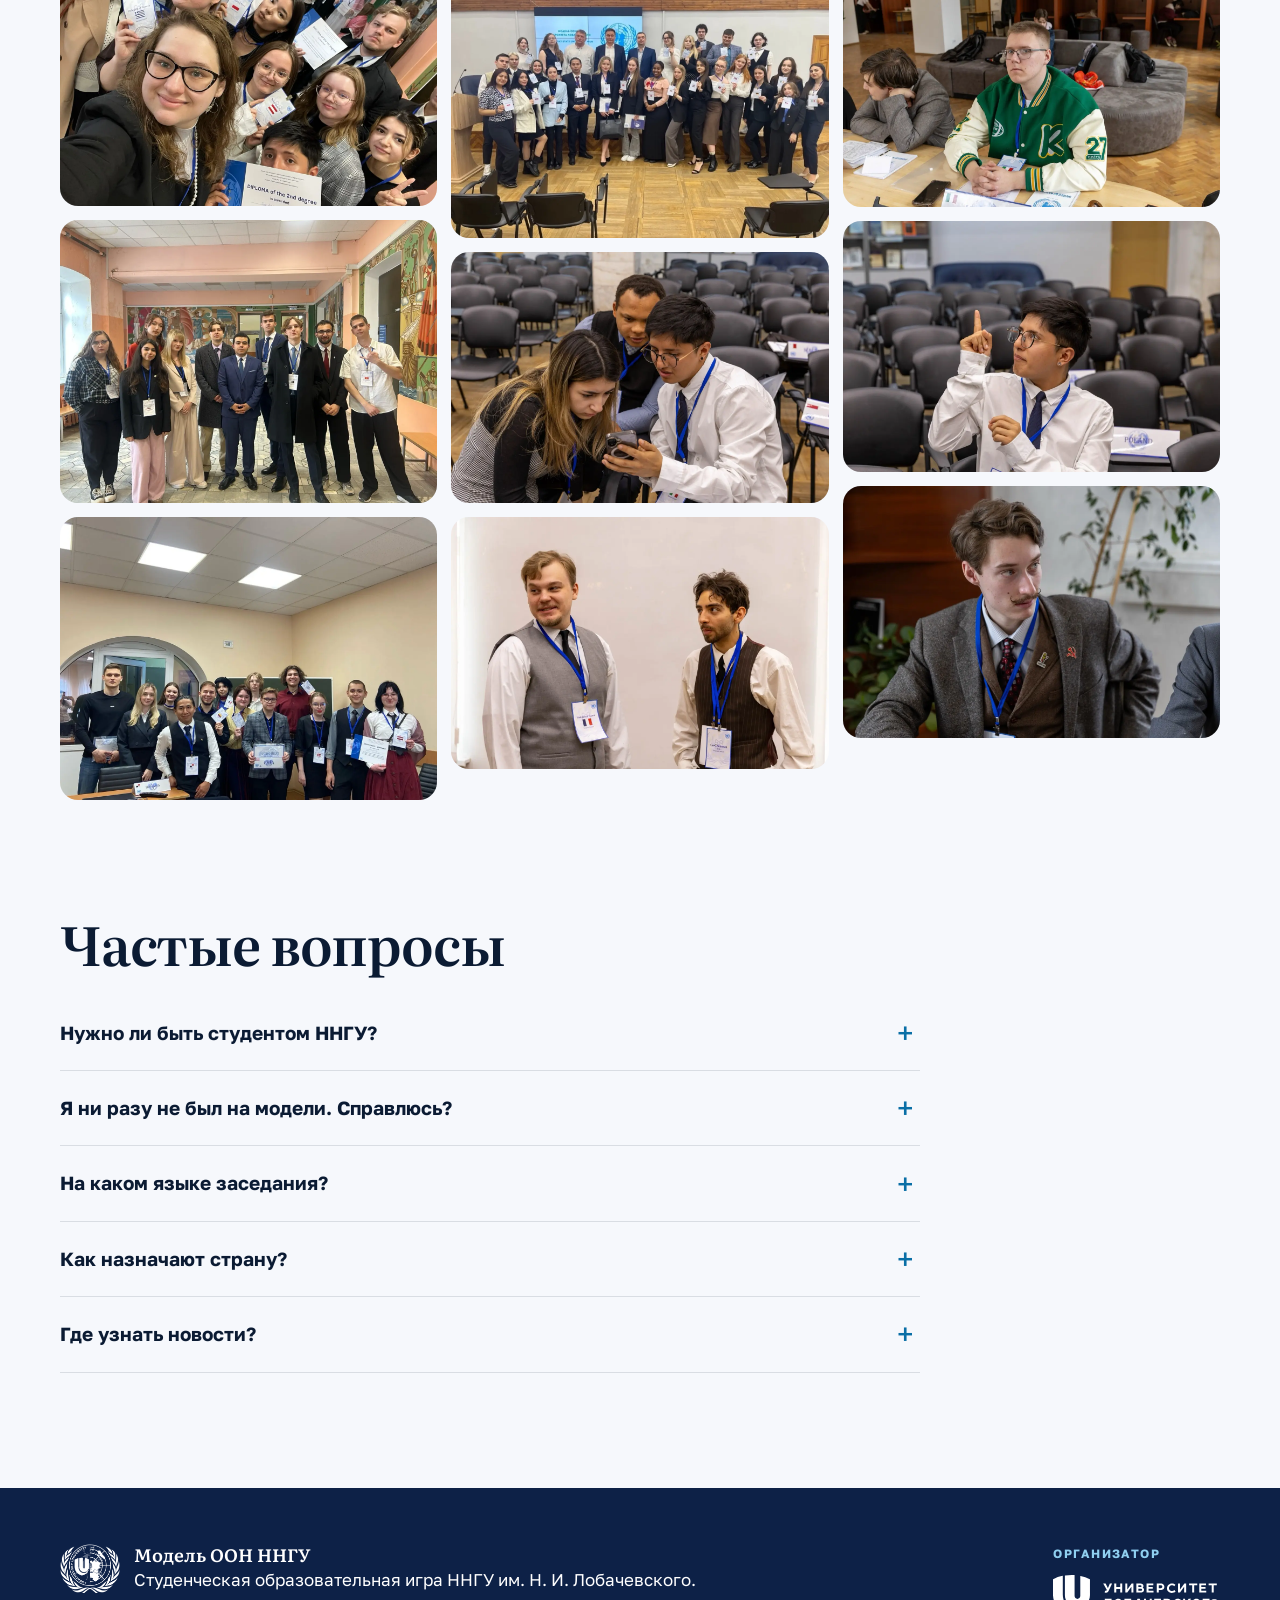
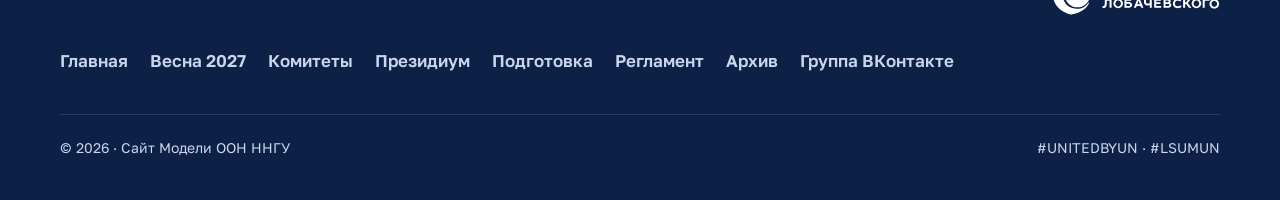
==== commit cba1a911: "Кабинет: «позиционный доклад» в русской версии Co-Authored-By: Claude Opus 5.5 <noreply@anthropic.co" ====
--- a/index.html
+++ b/index.html
@@ -9,7 +9,7 @@
 <link rel="preconnect" href="https://fonts.googleapis.com"><link rel="preconnect" href="https://fonts.gstatic.com" crossorigin>
 <link href="https://fonts.googleapis.com/css2?family=Golos+Text:wght@400;500;600;700;800&family=Literata:opsz,wght@7..72,500;7..72,600;7..72,700&display=swap" rel="stylesheet">
 <link rel="preload" as="image" href="img/hero.webp">
-<link rel="stylesheet" href="css/style.css?v=1793024127">
+<link rel="stylesheet" href="css/style.css?v=1793033394">
 </head>
 <body data-page="home">
 <main>
@@ -150,9 +150,9 @@
     </div>
   </section>
 </main>
-<script src="js/data.js?v=1793024127"></script>
+<script src="js/data.js?v=1793033394"></script>
 <script src="js/i18n.js"></script>
-<script src="js/main.js?v=1793024127"></script>
+<script src="js/main.js?v=1793033394"></script>
 <script>
   const stampTxt = () => {};
   onLang(() => { document.getElementById("next-when").textContent = L(MUN.next.short); stampTxt(); });
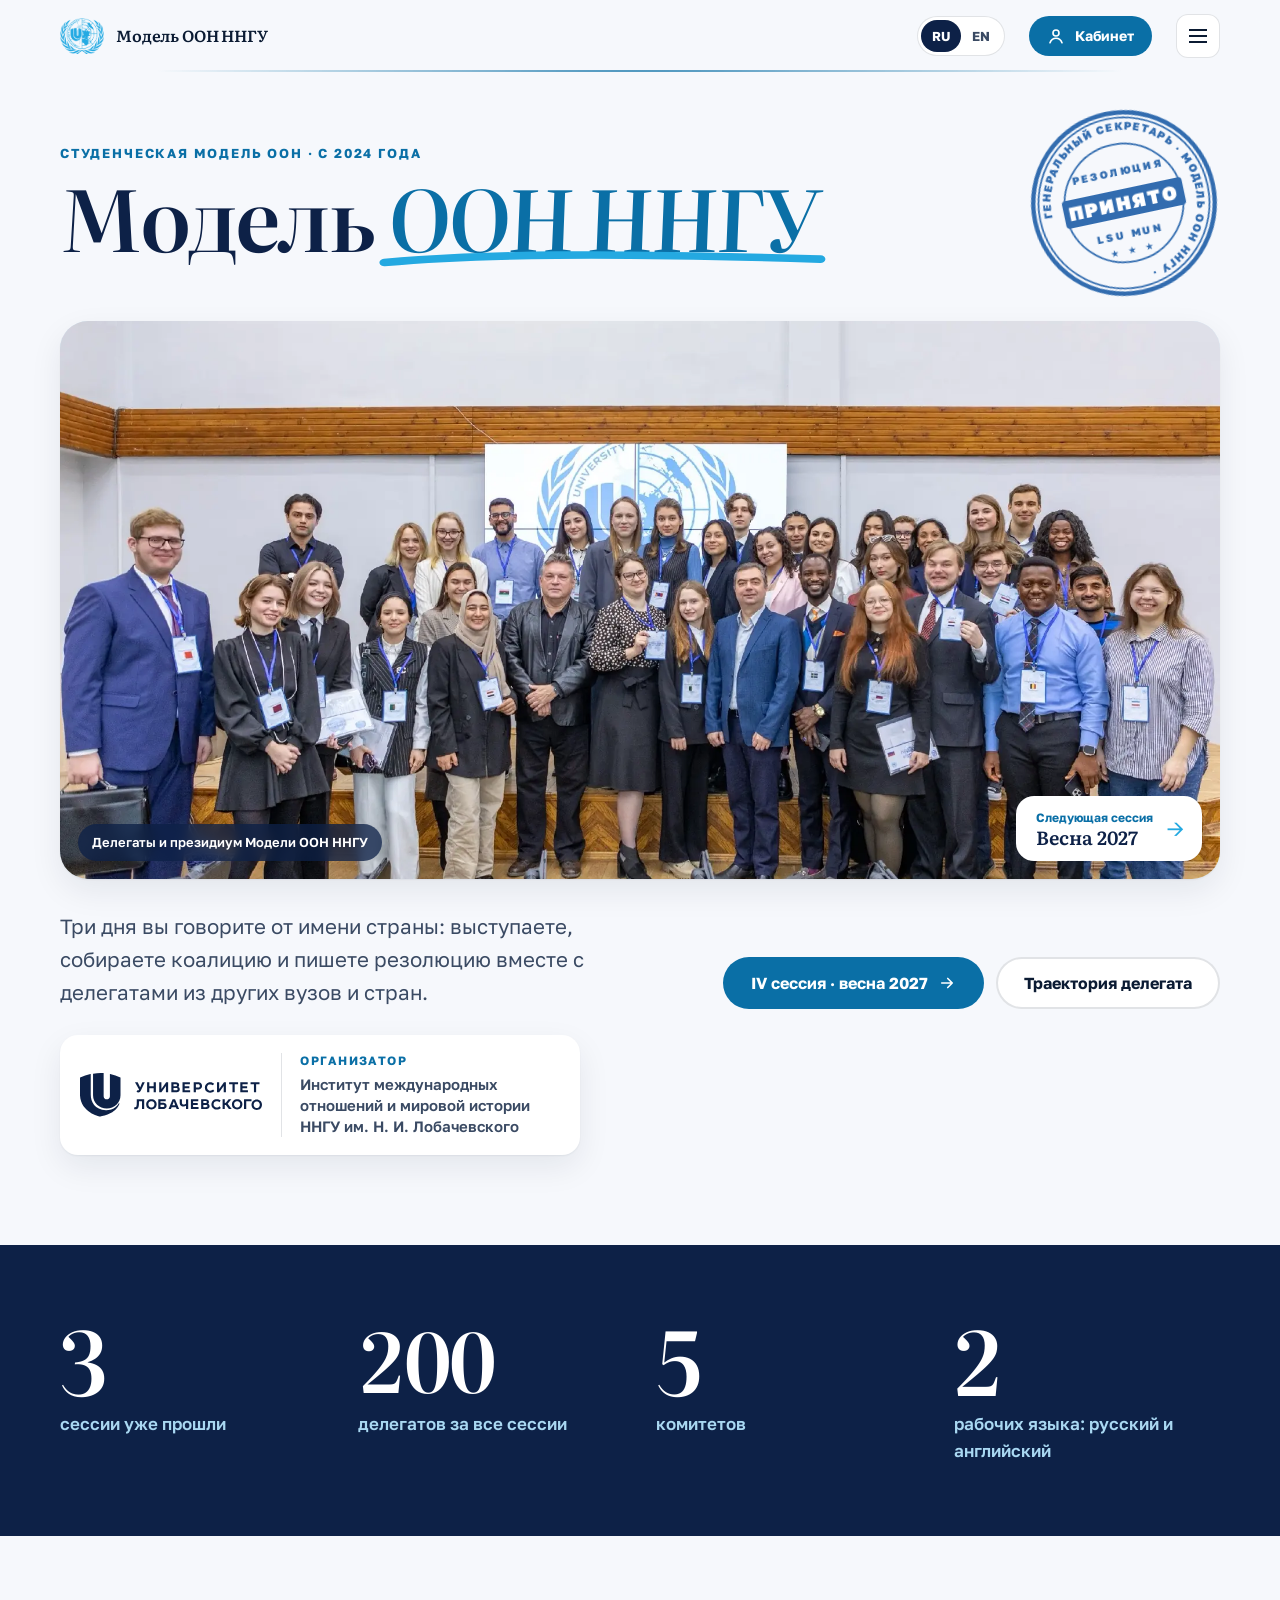
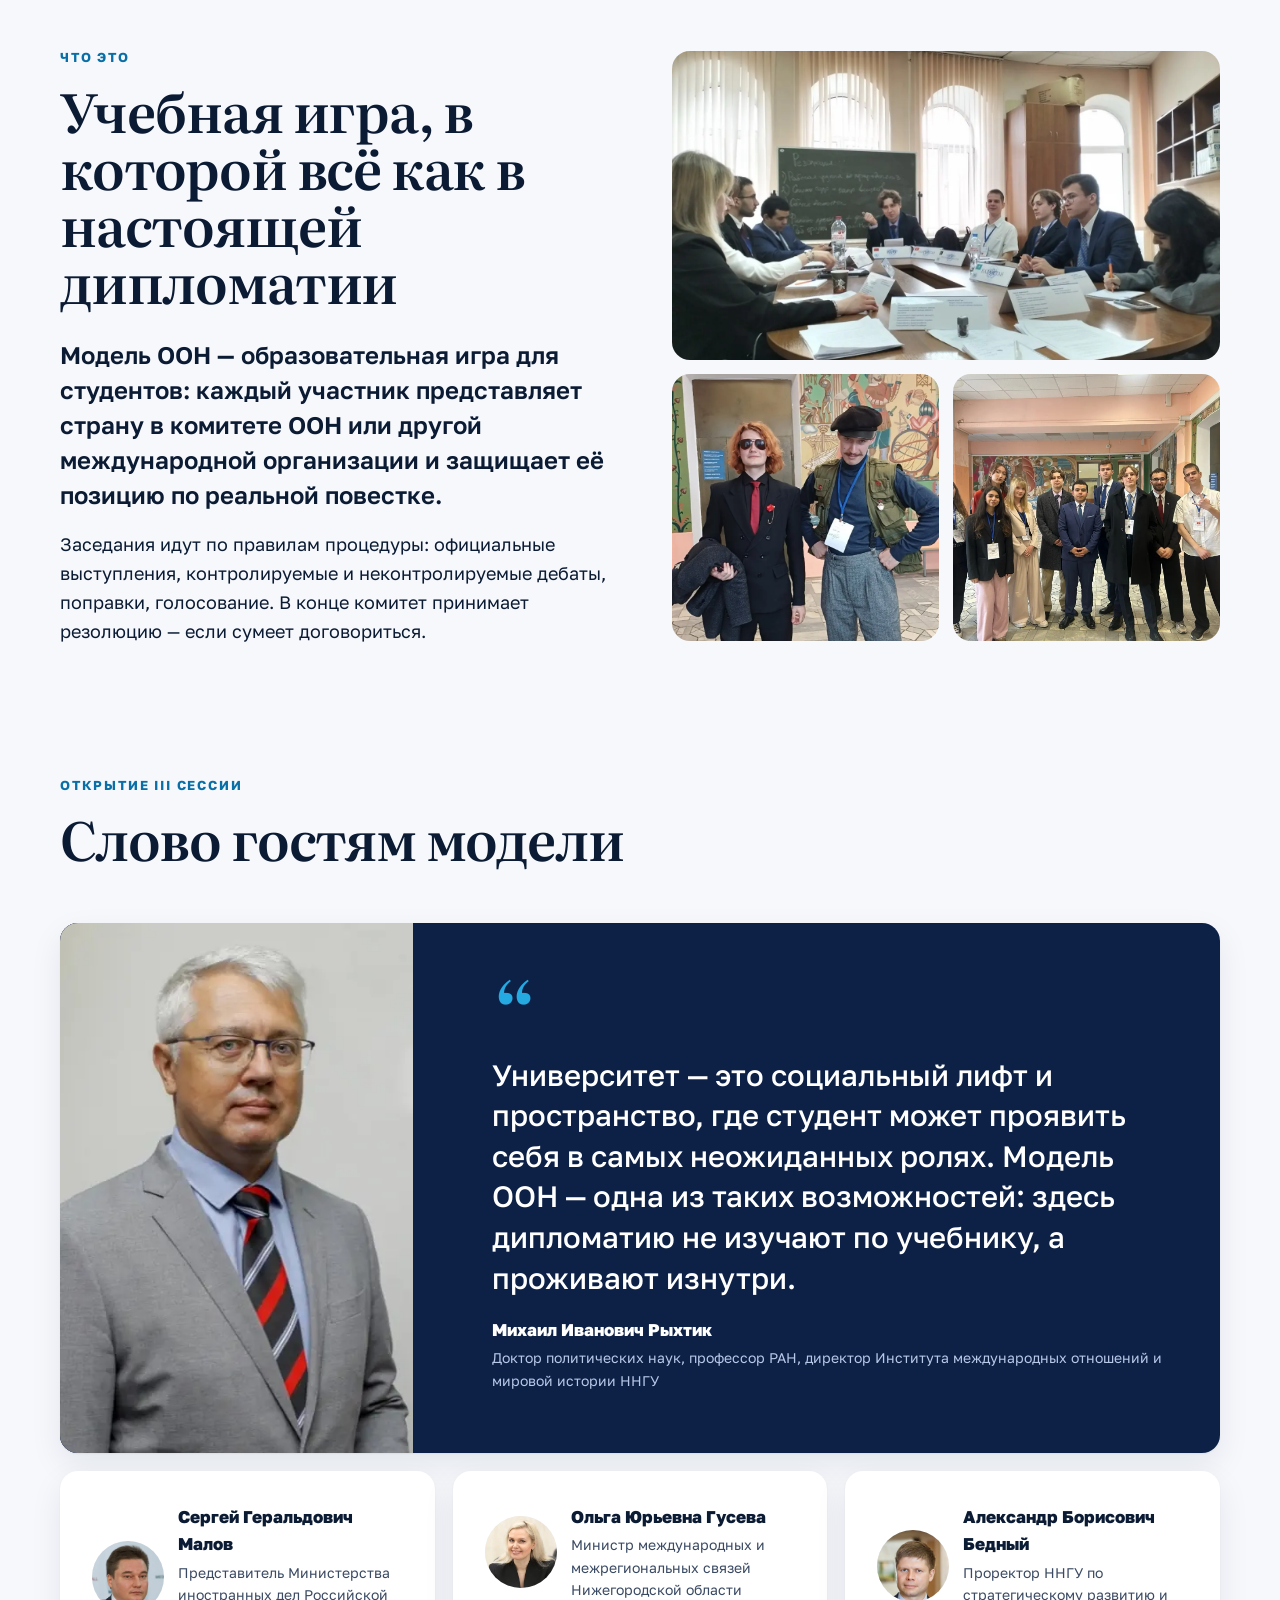
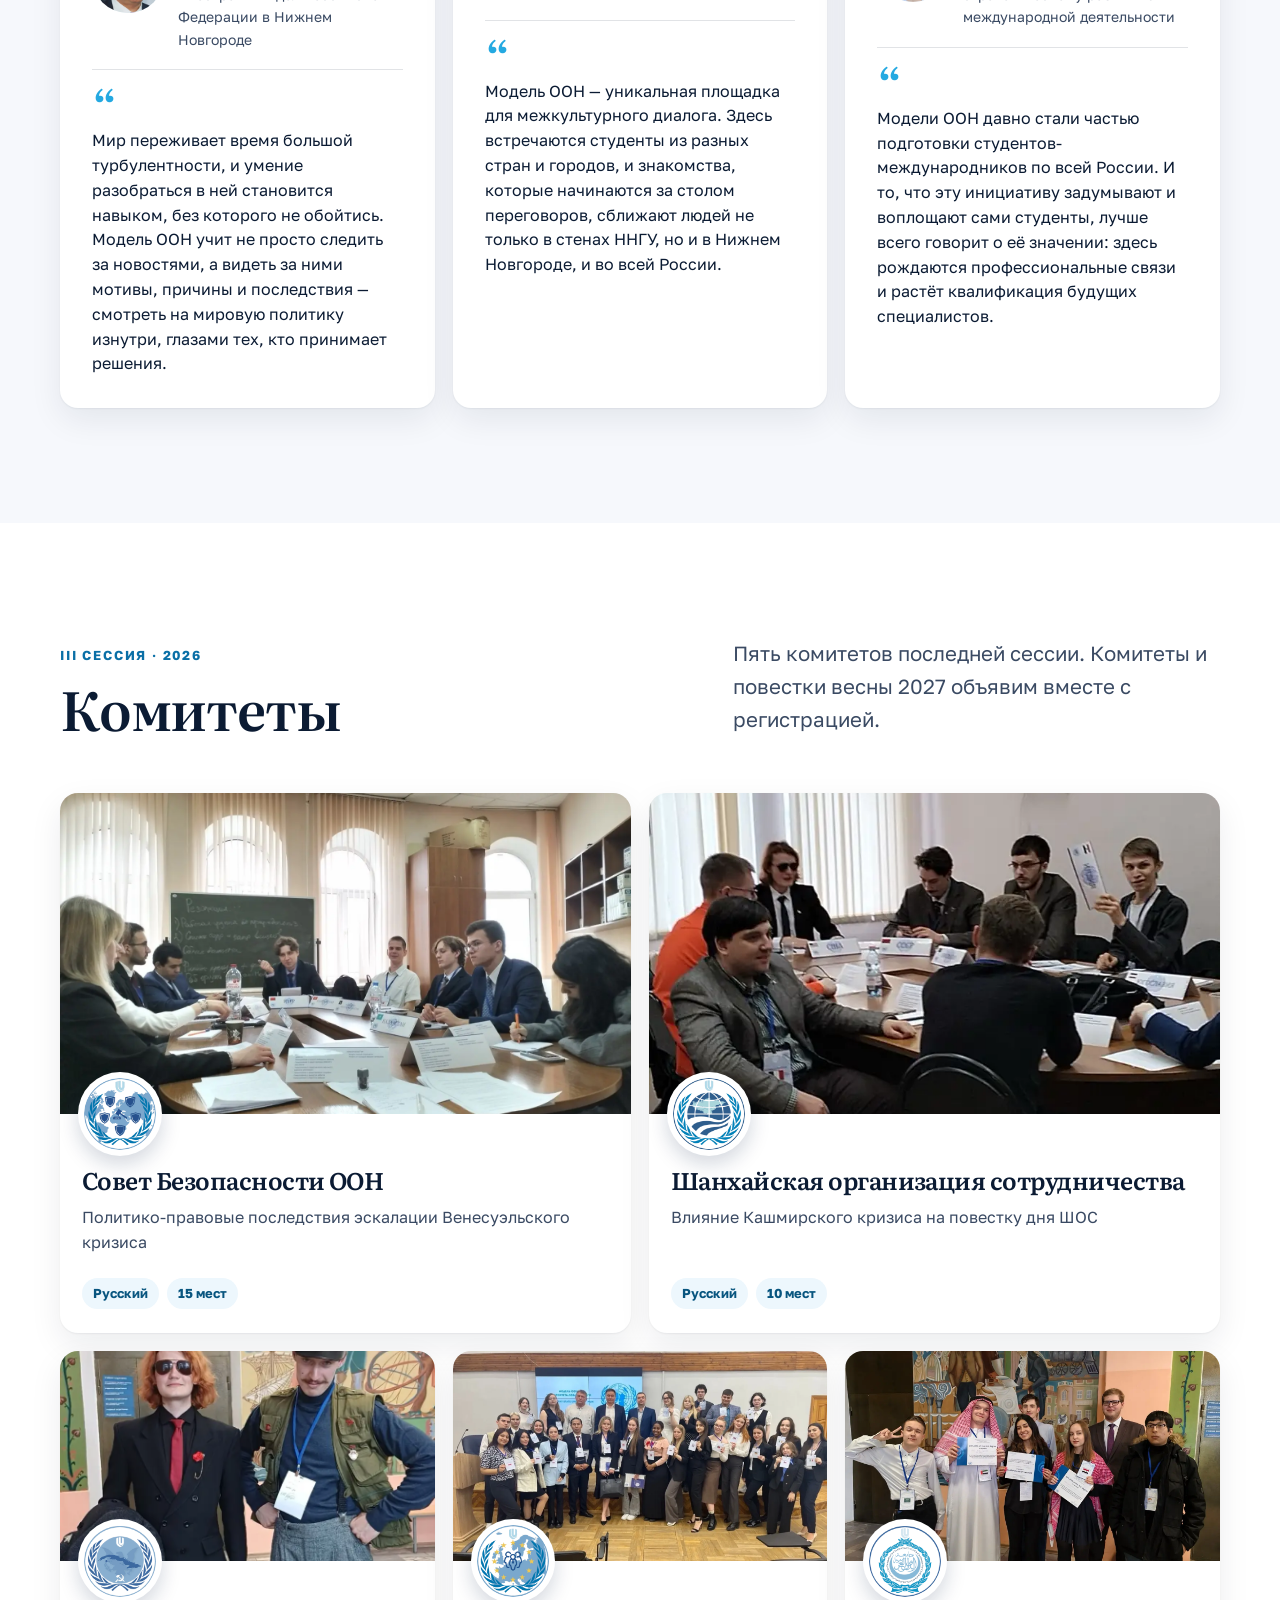
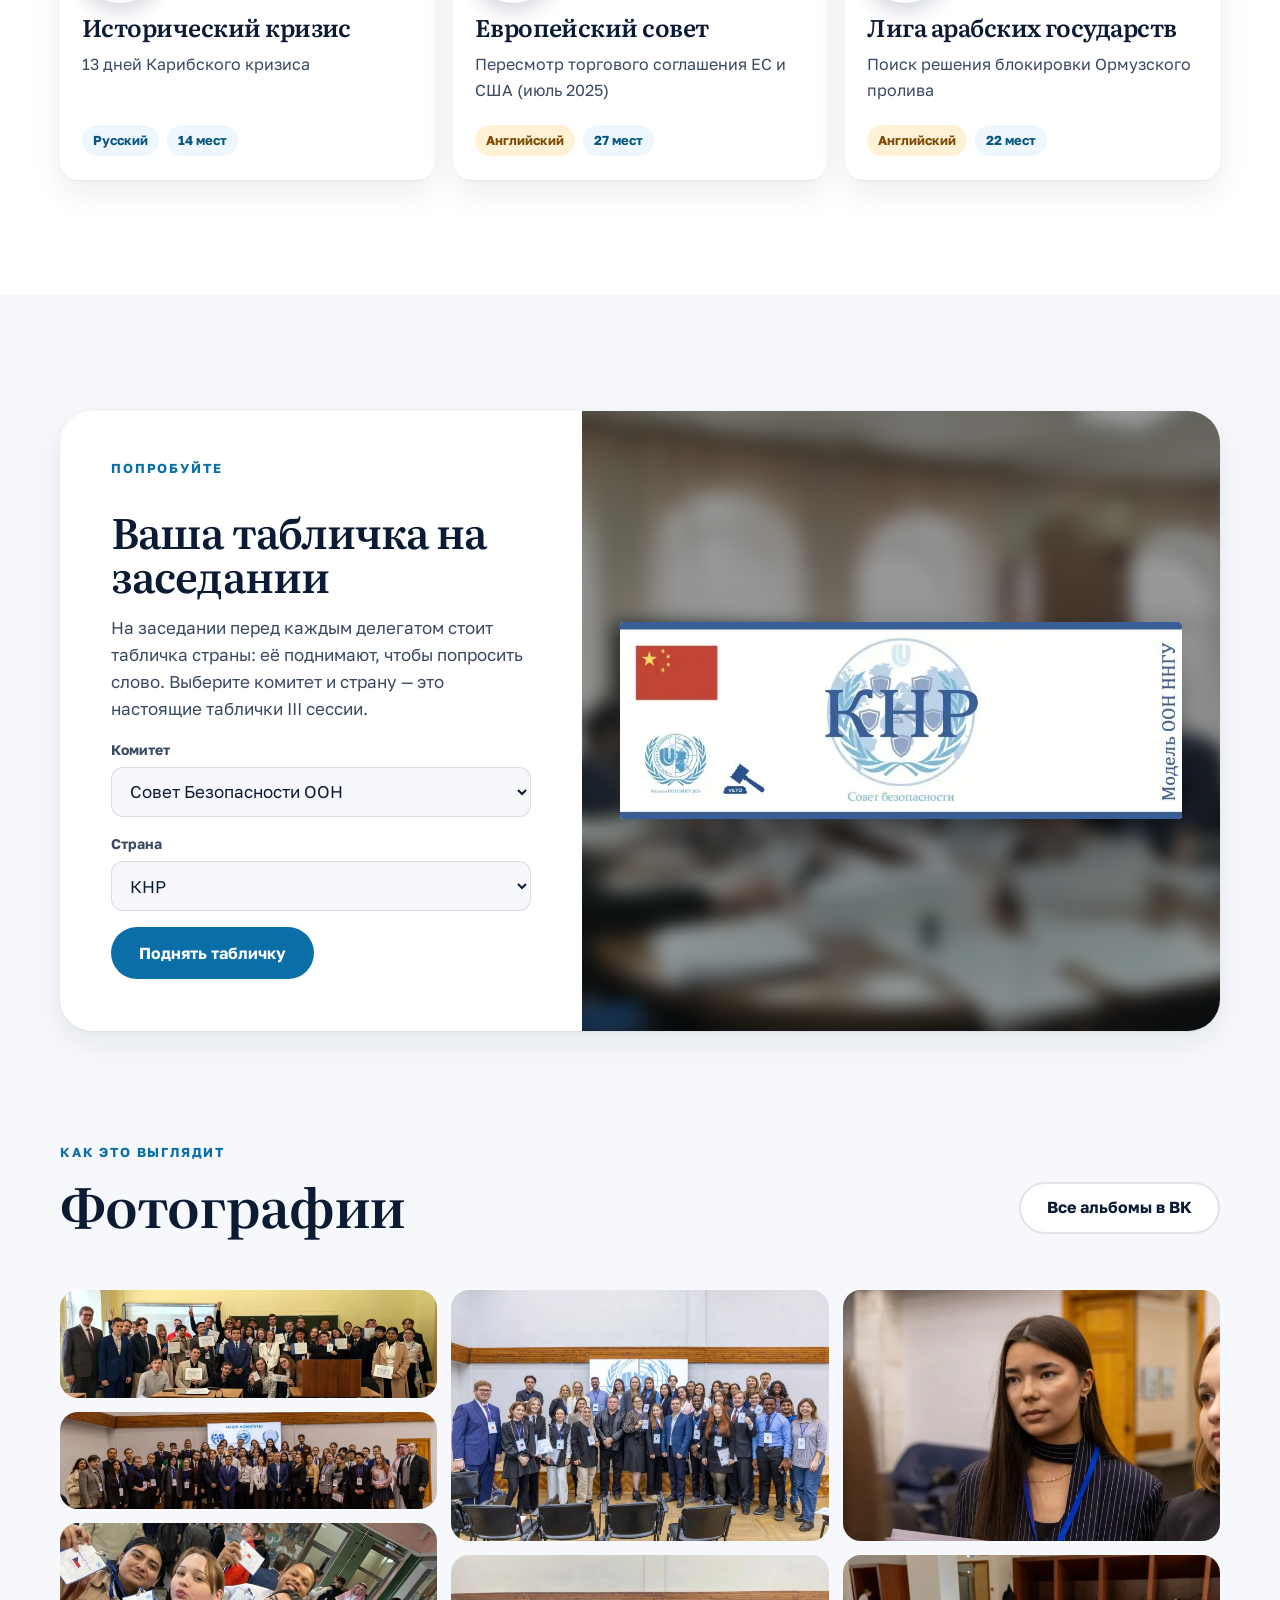
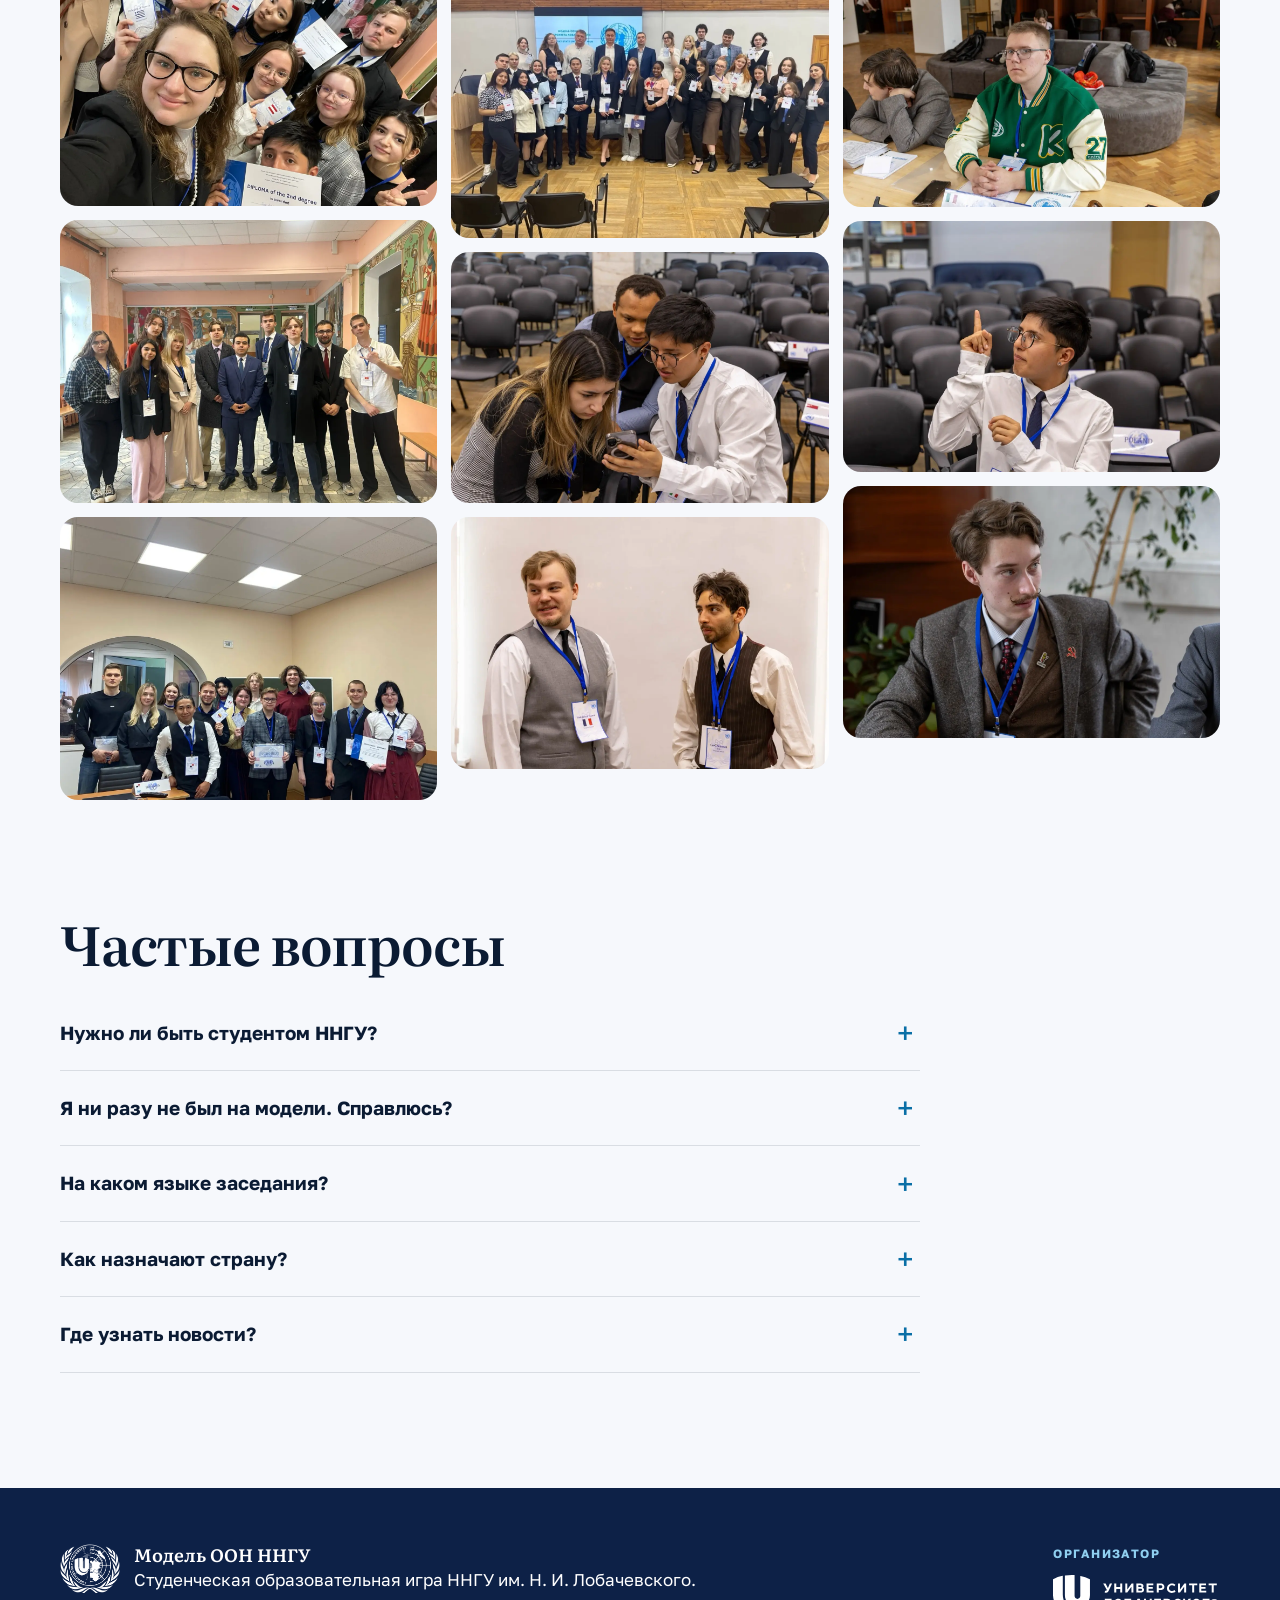
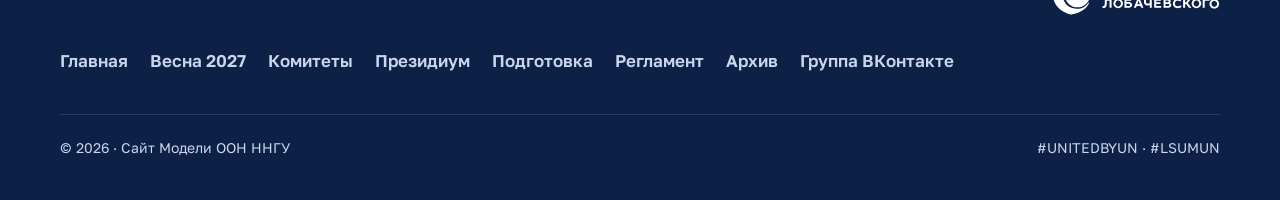
==== commit fb1a2a2f: "Кабинет: прошедшие предложения о дебатах сами встают в «Дебаты» со своим списком ораторов; «процедур" ====
--- a/index.html
+++ b/index.html
@@ -9,7 +9,7 @@
 <link rel="preconnect" href="https://fonts.googleapis.com"><link rel="preconnect" href="https://fonts.gstatic.com" crossorigin>
 <link href="https://fonts.googleapis.com/css2?family=Golos+Text:wght@400;500;600;700;800&family=Literata:opsz,wght@7..72,500;7..72,600;7..72,700&display=swap" rel="stylesheet">
 <link rel="preload" as="image" href="img/hero.webp">
-<link rel="stylesheet" href="css/style.css?v=1793033394">
+<link rel="stylesheet" href="css/style.css?v=1793033616">
 </head>
 <body data-page="home">
 <main>
@@ -150,9 +150,9 @@
     </div>
   </section>
 </main>
-<script src="js/data.js?v=1793033394"></script>
+<script src="js/data.js?v=1793033616"></script>
 <script src="js/i18n.js"></script>
-<script src="js/main.js?v=1793033394"></script>
+<script src="js/main.js?v=1793033616"></script>
 <script>
   const stampTxt = () => {};
   onLang(() => { document.getElementById("next-when").textContent = L(MUN.next.short); stampTxt(); });
--- a/css/style.css
+++ b/css/style.css
@@ -1027,3 +1027,12 @@
 .tr-fg.amber { stroke: #e3a21a; }
 .tr-fg.red { stroke: #d64545; }
 .tring .timer { position: absolute; inset: 0; display: grid; place-items: center; font-size: clamp(40px, 5vw, 56px); }
+
+/* Стопка прошедших моушенов во вкладке «Дебаты» */
+.dstack { margin-bottom: 18px; }
+.dstack ol { list-style: none; padding: 0; display: grid; gap: 6px; }
+.dstack li { display: grid; grid-template-columns: 1fr auto auto; align-items: center; gap: 12px; padding: 10px 12px; border-radius: 12px; background: var(--paper); }
+.dstack li small { display: block; color: var(--ink-2); font-weight: 600; }
+.dstack li.ds-now { background: #e6f6ed; box-shadow: inset 4px 0 0 #2fae6b; }
+.dstack li.ds-done { opacity: 0.55; }
+@media (max-width: 600px) { .dstack li { grid-template-columns: 1fr auto; } .dstack li .btn { grid-column: 1 / -1; justify-self: start; } }
